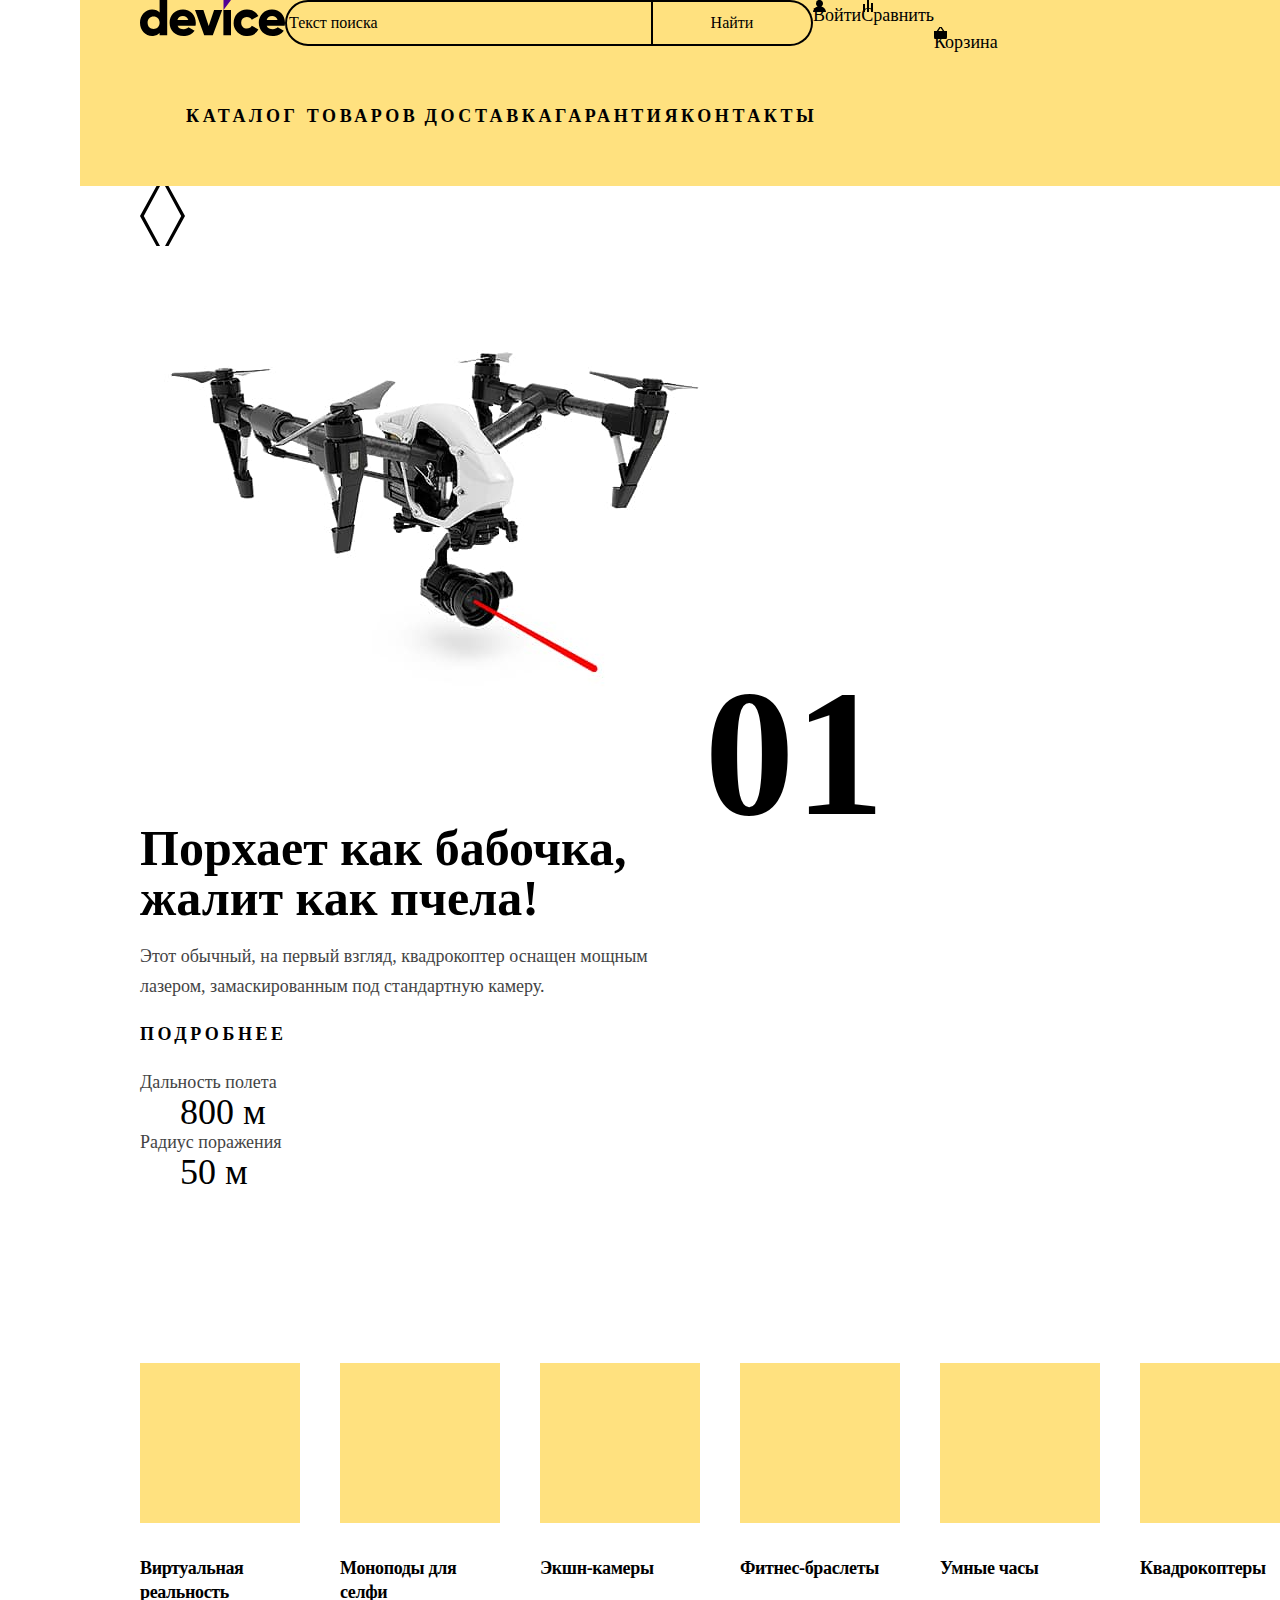
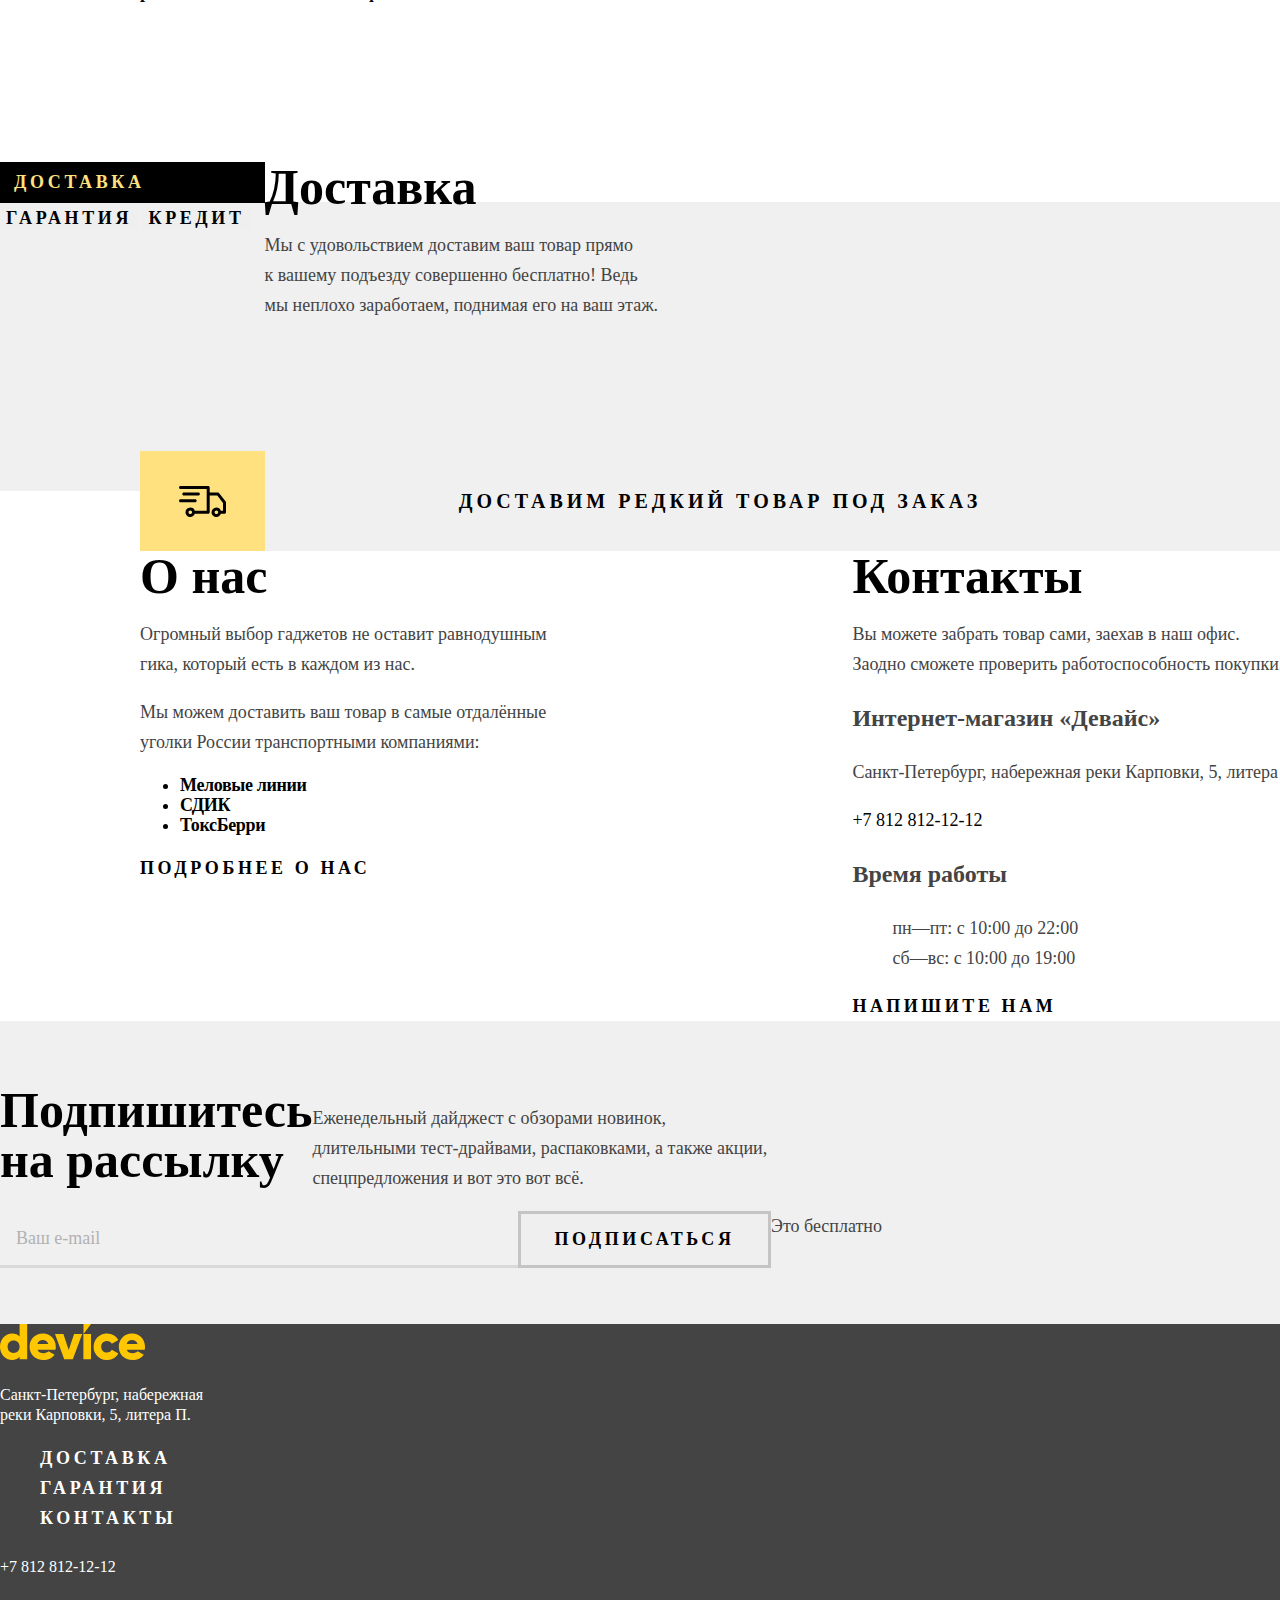
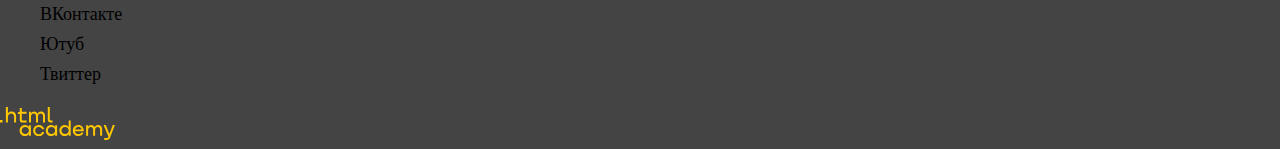
==== index.html @ fef805fd "добавляет стили" ====
<!DOCTYPE html>
<html lang="ru">

  <head>
    <meta charset="utf-8">
    <title>HTML Academy: Девайс</title>
    <link rel="stylesheet" href="styles/styles.css">
  </head>

  <body>
    <!-- Шапка -->
    <header class="page_header container">
      <a href="#">
        <img class="navigation_page_logo" alt="Логотип Девайс." src="image/logo_device.svg" width="145" height="36">
      </a>

      <form class="search_form" action="https://echo.htmlacademy.ru/" method="post">
        <label>
          <input class="text_search" type="text" name="text_search" placeholder="Текст поиска">
        </label>
        <button class="button_search" type="submit">
          Найти
        </button>
      </form>

      <a class="navigation_item_link icon_login" href="#">
        Войти
      </a>
      <a class="navigation_item_link icon_compare" href="#">
        Сравнить
      </a>
      <button class="navigation_item_link basket" type="button">
        Корзина
      </button>

      <!-- Навигация -->
      <nav class="navigation">
        <ul class="submenu_list">
          <li>
            <button class="catalog_button" type="button">
              Каталог товаров
            </button>
            <ul class="submenu_list_two">
              <li>
                <a href="#">
                  Виртуальная реальность
                </a>
              </li>
              <li>
                <a href="#">
                  Моноподы для cелфи
                </a>
              </li>
              <li>
                <a href="#">
                  Экшн-камеры
                </a>
              </li>
              <li>
                <a href="#">
                  Фитнес-браслеты
                </a>
              </li>
              <li>
                <a href="#">
                  Умные часы
                </a>
              </li>
              <li>
                <a href="#">
                  Квадрокоптеры
                </a>
              </li>
            </ul>
          </li>

          <li>
            <a class="submenu_item_link" href="#">
              Доставка
            </a>
          </li>

          <li>
            <a class="submenu_item_link" href="#">
              Гарантия
            </a>
          </li>

          <li>
            <a class="submenu_item_link" href="#">
              Контакты
            </a>
          </li>
        </ul>
      </nav>
    </header>

    <main class="main_container">
      <h1 class="visually_hidden">
        Девайс
      </h1>
      <section class="section_slider container">
        <h2 class="visually_hidden">Слайдер с товарами</h2>
        <div>
          <button class="slider_button_previous" type="button">
            <span class="visually_hidden">Предыдущее фото</span>
          </button>
          <button class="slider_button_next" type="button">
            <span class="visually_hidden">Следующее фото</span>
          </button>
        </div>

        <div class="pagination visually_hidden">
          <button type="button">
            <span class="visually_hidden">1</span>
          </button>
          <button type="button">
            <span class="visually_hidden">2</span>
          </button>
          <button type="button">
            <span class="visually_hidden">3</span>
          </button>
        </div>

        <div class="quadrocopter_slide slide">
          <img class="slider_image" src="image/slider_1.jpg" alt="Фото квадрокоптера.">
          <span class="number_slide">
            01
          </span>
          <h2 class="title_raleway title_slide">
            Порхает как бабочка, жалит как пчела!
          </h2>
          <p class="description">
            Этот обычный, на первый взгляд, квадрокоптер оснащен мощным лазером, замаскированным
            под стандартную
            камеру.
          </p>
          <a class="button button_slider" href="#">
            Подробнее
          </a>

          <dl class="advantages_list">
            <dt class="description">
              Дальность полета
            </dt>
            <dd class="indicators">
              800 м
            </dd>
            <dt class="description">
              Радиус поражения
            </dt>
            <dd class="indicators">
              50 м
            </dd>

          </dl>
        </div>
      </section>

      <div class="fitness_watch_slide slide">
        <img class="slider_image" src="image/slider_2.jpg" alt="Фото квадрокоптера.">
        <span class="number_slide">
          02
        </span>
        <h2 class="title_raleway title_slide">
          Худеем правильно!
        </h2>
        <p class="description">
          Мотивирующие фитнес-браслеты помогут найти в себе силы не пропускать занятия и соблюдать
          диету.
        </p>
        <a class="button" href="#">
          Подробнее
        </a>

        <dl class="advantages_list">
          <dt class="description">
            Без подзарядки
          </dt>
          <dd class="indicators">
            48 часов
          </dd>
        </dl>
      </div>

      <div class="monopods_slide slide">
        <img class="slider_image" src="image/slider_3.jpg" alt="Фото квадрокоптера.">
        <span class="number_slide">
          03
        </span>
        <h2 class="title_raleway title_slide">Делай селфи, как Бен Стиллер!
        </h2>
        <p class="description">Самая длинная палка для селфи доступна в нашем магазине. Восемь (Восемь, Карл!) метров
          длиной и весом всего 5 кг.
        </p>
        <a class="button" href="#">
          Подробнее
        </a>

        <dl class="advantages_list">
          <dt class="description">
            Длина палки
          </dt>
          <dd class="indicators">
            8,5 м
          </dd>
          <dt class="description">
            Вес палки
          </dt>
          <dd class="indicators">
            5 кг
          </dd>
          <dt class="description">
            Материал
          </dt>
          <dd class="indicators">
            Карбон
          </dd>
        </dl>
      </div>
      </section>

      <section class="section_submenu_products container">
        <h2 class="visually_hidden">
          Категории товаров
        </h2>
        <ul class="submenu_products">
          <li class="submenu_products_item">
            <a class="submenu_products_link virtual_reality" href="#">
              Виртуальная
              реальность
            </a>
          </li>

          <li class="submenu_products_item">
            <a class="submenu_products_link monopods" href="#">
              Моноподы
              для селфи
            </a>
          </li>

          <li class="submenu_products_item">
            <a class="submenu_products_link action_camera" href="#">
              Экшн-камеры
            </a>
          </li>

          <li class="submenu_products_item">
            <a class="submenu_products_link fitness_bracelet" href="#">
              Фитнес-браслеты
            </a>
          </li>

          <li class="submenu_products_item">
            <a class="submenu_products_link smart_watch" href="#">
              Умные часы
            </a>
          </li>

          <li class="submenu_products_item">
            <a class="submenu_products_link quadrocopters" href="#">
              Квадрокоптеры
            </a>
          </li>
        </ul>
      </section>


      <!-- Tab links -->
      <section class="tab_container">
        <h2 class="visually_hidden">
          Преимущества
        </h2>
        <div class="tab">
          <button class="tab_links_delivery button">
            Доставка
          </button>

          <button class="tab_links button">
            Гарантия
          </button>

          <button class="tab_links button">
            Кредит
          </button>
        </div>

        <!-- Tab content -->
        <div class="tab_content">
          <h2 class="title_raleway delivery_title">
            Доставка
          </h2>
          <p class="description">
            Мы с удовольствием доставим ваш товар прямо
            <br>
            к вашему подъезду совершенно бесплатно! Ведь
            <br>
            мы неплохо заработаем, поднимая его на ваш этаж.
          </p>
        </div>
      </section>

      <section class="container_delivery">
        <h2 class="visually_hidden">
          Доставка под заказ
        </h2>
        <button class="button_delivery" type="button">
          Доставим редкий товар под заказ
        </button>
      </section>


      <!-- о нас -->
      <div class="flex_info">
        <section class="section_about_us">
          <h2 class="title_raleway">
            О нас
          </h2>
          <p class="description">Огромный выбор гаджетов не оставит равнодушным
            <br> гика, который есть в каждом из нас.
          </p>
          <p class="description">Мы можем доставить ваш товар в самые отдалённые
            <br> уголки России транспортными компаниями:
          </p>
          <ul>
            <li class="transport_item">
              Меловые линии
            </li>
            <li class="transport_item">
              СДИК
            </li>
            <li class="transport_item">
              ТоксБерри
            </li>
          </ul>
          <a class="button" href="#">
            Подробнее о нас
          </a>
        </section>

        <section>
          <h2 class="title_raleway">
            Контакты
          </h2>
          <p class="description">Вы можете забрать товар сами, заехав в наш офис.
            <br>Заодно сможете проверить работоспособность покупки.
          </p>
          <h3 class="title_rubik">
            Интернет-магазин «Девайс»
          </h3>

          <p class="description">
            Санкт-Петербург, набережная реки Карповки, 5, литера П.
          </p>
          <a href="tel:+78128121212">
            +7 812 812-12-12
          </a>

          <h3 class="title_rubik">
            Время работы
          </h3>
          <ul class="time_list">
            <li class="description">пн—пт: с 10:00 до 22:00
            </li>
            <li class="description">сб—вс: с 10:00 до 19:00
            </li>
          </ul>
          <a class="button" href="#">
            Напишите нам
          </a>
        </section>
      </div>

      <section class="section_subscribe">
        <h2 class="title_raleway title_subscribe">
          Подпишитесь
          <br>на рассылку
        </h2>
        <p class="description">
          Еженедельный дайджест с обзорами новинок,
          <br>
          длительными тест-драйвами, распаковками, а также акции,
          <br> спецпредложения и вот это вот всё.
        </p>

        <form class="form_email" action="https://echo.htmlacademy.ru/" method="post">
            <input class="input_email" type="email" name="email" placeholder="Ваш e-mail">
          <button class="button_subscribe" type="submit">
            Подписаться
          </button>
        </form>
        <span class="description check_mark">
          Это бесплатно
        </span>
      </section>
    </main>

    <footer class="footer">
      <a href="#">
        <img class="navigation_page_logo" alt="Логотип Девайс." src="image/logo_device_footer.svg" width="145"
          height="36">
      </a>
      <section>
        <h2 class="visually_hidden">
          Местоположение
        </h2>

        <p class="contacts_address">
          Санкт-Петербург, набережная
          <br>
          реки Карповки, 5, литера П.
        </p>
      </section>

      <section>
        <h2 class="visually_hidden">
          Навигация
        </h2>
        <ul class="footer_list">
          <li>
            <a class="footer_navigation_link" href="#">
              Доставка
            </a>
          </li>
          <li>
            <a class="footer_navigation_link" href="#">
              Гарантия
            </a>
          </li>
          <li>
            <a class="footer_navigation_link" href="#">
              Контакты
            </a>
          </li>
        </ul>
      </section>

      <section>
        <h2 class="visually_hidden">
          Телефон
        </h2>
        <address>
          <a class="contacts_address" href="tel:+78128121212">
            +7 812 812-12-12
          </a>
        </address>
      </section>

      <section class="footer_social">
        <h2 class="visually_hidden">
          Социальные сети
        </h2>
        <ul class="social_list">
          <li>
            <a href="#">
              <span>
                ВКонтакте
              </span>
            </a>
          </li>

          <li>
            <a href="#">
              <span>
                Ютуб
              </span>
            </a>
          </li>

          <li>
            <a href="#">
              <span>
                Твиттер
              </span>
            </a>
          </li>
        </ul>
      </section>

      <section class="footer_logo">
        <h2 class="visually_hidden">
          Логотип html академии
        </h2>
        <a class="footer_logo_link" href="https://htmlacademy.ru/">
          <svg width="115" height="33" viewBox="0 0 115 33" fill="none" xmlns="http://www.w3.org/2000/svg">
            <path
              d="M0 12.9v2.6h2.5v-2.6H0ZM11.6 4.5c-1.6 0-2.8.7-3.6 1.7h-.1V0h-2v15.5h2v-5.3c0-2.1 1.3-3.6 3.3-3.6 1.8 0 2.9 1.4 2.9 3.2v5.7h2V9.4c.1-3-1.8-4.9-4.5-4.9ZM26.6 4.8h-4.8V1.1h-2v3.8h-1.9v2h1.9v6c0 1.7 1 2.7 2.7 2.7h4.1v-2h-3.7c-.7 0-1.1-.4-1.1-1.1V6.8h4.8v-2ZM41.1 4.6c-1.6 0-2.9.8-3.5 2.1h-.1a3.7 3.7 0 0 0-3.4-2.1c-1.4 0-2.5.8-3.1 1.8h-.1V4.8H29v10.6h2V10c0-2 1-3.5 2.6-3.5 1.5 0 2.4 1 2.4 2.6v6.3h2V9.8c0-2.4 1.4-3.3 2.6-3.3 1.5 0 2.4 1 2.4 2.6v6.3h2V8.9c.1-2.5-1.4-4.3-3.9-4.3ZM47.8 12.7c0 1.7 1 2.7 2.8 2.7h2v-2h-1.7c-.7 0-1.1-.4-1.1-1.1V0h-2v12.7ZM28.9 19.7a4.9 4.9 0 0 0-3.9-1.8c-3.1 0-5.4 2.3-5.4 5.6s2.3 5.6 5.4 5.6c1.8 0 3-.8 3.8-1.9h.1v1.6h2V18.2h-2v1.5Zm-3.6 7.4a3.5 3.5 0 0 1-3.6-3.6c0-2 1.4-3.6 3.6-3.6s3.6 1.6 3.6 3.6c0 1.9-1.4 3.6-3.6 3.6ZM44.2 22c-.5-2.4-2.6-4.1-5.4-4.1a5.4 5.4 0 0 0-5.6 5.6c0 3.1 2.2 5.6 5.6 5.6 2.8 0 4.9-1.8 5.4-4.2h-2.1a3.4 3.4 0 0 1-3.3 2.3 3.5 3.5 0 0 1-3.6-3.6c0-2 1.4-3.6 3.6-3.6 1.6 0 2.8 1 3.3 2.2h2.1V22ZM55.1 19.7a4.9 4.9 0 0 0-3.9-1.8c-3.1 0-5.4 2.3-5.4 5.6s2.3 5.6 5.4 5.6c1.8 0 3-.8 3.8-1.9h.1v1.6h2V18.2h-2v1.5Zm-3.6 7.4a3.5 3.5 0 0 1-3.6-3.6c0-2 1.4-3.6 3.6-3.6s3.6 1.6 3.6 3.6c0 1.9-1.5 3.6-3.6 3.6ZM68.7 19.8a5 5 0 0 0-3.9-1.9c-3.1 0-5.4 2.3-5.4 5.6s2.2 5.6 5.4 5.6c1.7 0 3-.8 3.8-1.8h.1v1.5h2V13.4h-2v6.4Zm-3.6 7.3a3.5 3.5 0 0 1-3.6-3.6c0-2 1.4-3.6 3.6-3.6s3.6 1.6 3.6 3.6c-.1 2-1.5 3.6-3.6 3.6ZM78.3 17.9a5.4 5.4 0 0 0-5.5 5.6c0 3 2.1 5.6 5.5 5.6 2.5 0 4.5-1.3 5.2-3.6h-2.1c-.5 1-1.6 1.6-3 1.6-1.9 0-3.3-1.3-3.4-2.9h8.8c.2-3.6-2-6.3-5.5-6.3Zm0 1.9c1.7 0 3 1 3.3 2.6h-6.5a3.2 3.2 0 0 1 3.2-2.6ZM98.2 17.9a4 4 0 0 0-3.6 2h-.1c-.6-1.2-1.8-2-3.4-2-1.4 0-2.5.7-3.1 1.8v-1.5h-1.9v10.6h2v-5.4c0-2 1-3.4 2.6-3.5 1.5 0 2.4 1 2.4 2.6v6.3h2v-5.6c0-2.4 1.4-3.3 2.6-3.3 1.5 0 2.4 1 2.4 2.6v6.3h2v-6.5c.1-2.6-1.4-4.4-3.9-4.4ZM109.4 27l-3.6-8.9h-2.2l4.8 11.6c-.3.9-.7 1.2-1.7 1.2h-2.5v2h2.5c1.8 0 2.8-.8 3.5-2.6l4.7-12.2h-2.1l-3.4 8.9Z"
              fill="#FFC700" />
          </svg>
        </a>
      </section>
    </footer>
  </body>

</html>
---- styles/styles.css ----
@font-face {
  font-family: "Rubik";
  font-style: normal;
  font-weight: 400;
  src: url("../fonts/rubik-400.woff2") format("woff2");
  font-display: swap;
}

@font-face {
  font-family: "Rubik";
  font-style: normal;
  font-weight: 700;
  src: url("../fonts/rubik-700.woff2") format("woff2");
  font-display: swap;
}

@font-face {
  font-family: "Raleway";
  font-style: normal;
  font-weight: 800;
  src: url("../fonts/raleway-800.woff2") format("woff2");
  font-display: swap;
}

.visually_hidden {
  position: absolute;
  width: 1px;
  height: 1px;
  margin: -1px;
  padding: 0;
  border: 0;
  clip: rect(0 0 0 0);
  overflow: hidden;
}

html {
  height: 100%;
}

body {
  margin: 0;
  display: flex;
  flex-direction: column;
  min-height: 100%;
  min-width: 1440px;
  font-family: "Rubik";
  font-style: normal;
  font-size: 18px;
  line-height: 30px;
  color: #000000;
  background-color: #FFFFFF;
}

.main_container{
  flex-grow: 1;
}

a {
  text-decoration: none;
  color: #000000;
}

.title_raleway {
  font-family: 'Raleway';
  font-style: normal;
  font-weight: 800;
  font-size: 50px;
  line-height: 50px;
  margin: 0;
}

.title_rubik {
  font-family: 'Rubik';
  font-style: normal;
  font-weight: 700;
  font-size: 24px;
  line-height: 30px;
  color: #444444;
}

.container {
  max-width: 1160px;
  margin: 0 auto;
  width: 100%;
}

.main_container_catalog {
  width: 1440px;
  margin: 0 auto;
}

.breadcrumbs_catalog {
  width: 1079px;
  margin: 0 auto;
}

/*Шапка */
.page_header {
  display: flex;
  flex-wrap: wrap;
  background-color: #FFE17F;
  min-height: 186px;
  padding-left: 60px;
  padding-right: 60px;
}

.text_search {
  font-family: 'Rubik';
  font-style: normal;
  font-weight: 400;
  font-size: 16px;
  line-height: 20px;
}

.button_search {
  font-family: 'Rubik';
  font-style: normal;
  font-weight: 400;
  font-size: 16px;
  line-height: 20px;
  width: 160px;
  height: 46px;
  background-color: #FFE17F;
  border: 2px solid #000000;
  border-radius: 0 50px 50px 0;
  border-left: none;

}

.navigation_list {
  display: flex;
  list-style-type: none;
}

.navigation_item_link {
  font-family: 'Rubik';
  font-style: normal;
  font-weight: 400;
  font-size: 18px;
  line-height: 30px;
  padding: 0;
  border: none;
  background-color: #FFE17F;
  margin: 0;
  position: relative;
}

.icon_login::before {
  position: absolute;
  width: 13px;
  height: 12px;
  content: "";
  background-image: url("../image/login.svg");
  background-repeat: no-repeat;
  background-position: center;
}

.icon_compare::before {
  position: absolute;
  width: 13px;
  height: 12px;
  content: "";
  background-image: url("../image/compare.svg");
  background-repeat: no-repeat;
  background-position: center;
}

.basket::before {
  position: absolute;
  width: 13px;
  height: 12px;
  content: "";
  background-image: url("../image/basket.svg");
  background-repeat: no-repeat;
  background-position: center;
}

.search_form {
  display: flex;
}

.text_search {
  width: 360px;
  height: 40px;
  border: 2px solid #000000;
  border-radius: 50px 0 0 50px;
  background-color: #FFE17F;
}

.text_search::placeholder {
  color: #000000;
}

/* Подменю шапки */
.submenu_list {
  list-style-type: none;
  display: flex;
}

.submenu_item_link {
  font-family: 'Raleway';
  font-style: normal;
  font-weight: 800;
  font-size: 18px;
  line-height: 21px;
  letter-spacing: 0.2em;
  text-transform: uppercase;
}

.catalog_button {
  font-family: 'Raleway';
  font-style: normal;
  font-weight: 800;
  font-size: 18px;
  line-height: 21px;
  letter-spacing: 0.2em;
  text-transform: uppercase;
  border: none;
  background-color: #FFE17F;
}

.submenu_list_two {
  display: none;
  font-family: 'Rubik';
  font-style: normal;
  font-weight: 400;
  font-size: 16px;
  line-height: 18px;
}

/* Кнопки */
.button {
  font-family: 'Raleway';
  font-style: normal;
  font-weight: 800;
  font-size: 18px;
  line-height: 21px;
  text-align: center;
  letter-spacing: 0.2em;
  text-transform: uppercase;
}

/* Слайдер */

.title_slide {
  max-width: 545px;
}

.slider_button_previous {
  width: 20px;
  height: 60px;
  background-image: url("../image/arrow.svg");
  background-repeat: no-repeat;
  background-position: center;
  border: none;
  background-color: #FFFFFF;
}

.slider_button_next {
  width: 20px;
  height: 60px;
  background-image: url("../image/arrow.svg");
  background-repeat: no-repeat;
  background-position: center;
  border: none;
  background-color: #FFFFFF;
  transform: rotate(180deg);
}

.fitness_watch_slide,
.monopods_slide {
  display: none;
}

.number_slide {
  font-family: 'Rubik';
  font-style: normal;
  font-weight: 700;
  font-size: 180px;
  line-height: 30px;
}


.indicators {
  font-family: 'Rubik';
  font-style: normal;
  font-weight: 400;
  font-size: 36px;
  line-height: 30px;
}

.submenu_products {
  list-style-type: none;
  display: grid;
  grid-template-columns: repeat(6, 1fr);
  gap: 40px;
  padding: 0;
}

.submenu_products_link::before {
  content: "";
  position: absolute;
  left: 0;
  top: 0;
  width: 160px;
  height: 160px;
  background-color: #FFE17F;
}

/* Картинки ссылок подменю */
.virtual_reality::before {
  background-image: url("../image/virtual_reality.svg");
  background-repeat: no-repeat;
  background-position: center;
}

.monopods::before {
  background-image: url("../image/monopods.svg");
  background-repeat: no-repeat;
  background-position: bottom;
}

.action_camera::before {
  background-image: url("../image/action_camera.svg");
  background-repeat: no-repeat;
  background-position: center;
}

.fitness_bracelet::before {
  background-image: url("../image/fitness_bracelet.svg");
  background-repeat: no-repeat;
  background-position: center;
}

.smart_watch::before {
  background-image: url("../image/smart_watches.svg");
  background-repeat: no-repeat;
  background-position: center;
}

.quadrocopters::before {
  background-image: url("../image/quadrocopters.svg");
  background-repeat: no-repeat;
  background-position: center;
}

.section_submenu_products {
  padding: 140px 70px;
}

.submenu_products_link {
  font-family: 'Raleway';
  font-style: normal;
  font-weight: 800;
  font-size: 18px;
  line-height: 24px;
  letter-spacing: -0.02em;
  margin: 0;
  padding: 0;
  width: 160px;
  display: block;
  position: relative;
  padding-top: 193px;
}

.time_list {
  list-style-type: none;
}

/* Описание */
.description {
  max-width: 560px;
  color: #444444;
}

.container_delivery {
  margin: 0 auto;
  width: 1160px;
  position: relative;
}

.button_delivery {
  font-family: 'Raleway';
  font-style: normal;
  font-weight: 800;
  font-size: 20px;
  line-height: 23px;
  text-align: center;
  letter-spacing: 0.2em;
  text-transform: uppercase;
  display: flex;
  justify-content: center;
  align-items: center;
  width: 1160px;
  height: 100px;
  background-color: #F0F0F0;
  border: none;
}

.transport_item {
  font-family: 'Rubik';
  font-style: normal;
  font-weight: 700;
  font-size: 18px;
  line-height: 20px;
  letter-spacing: -0.02em;
}

.tab_container {
  display: flex;
  width: 1440px;
  min-height: 289px;
  margin: 0 auto;
  position: relative;
}

.tab_container::before {
  content: "";
  width: 1440px;
  height: 289px;
  background-color: #F0F0F0;
  position: absolute;
  z-index: -1;
  top: 40px
}

.tab_links_delivery {
  display: block;
  padding-right: 120px;
  padding-left: 14px;
  padding-top: 10px;
  padding-bottom: 10px;
  background-color: #000000;
  color: #FFE17F;
  border: none;
}

.tab_links {
  border: none;
}

.button_delivery::after {
  content: "";
  width: 125px;
  height: 100px;
  z-index: 1;
  background: #FFE17F;
  position: absolute;
  left: 0;
  background-image: url("../image/car.svg");
  background-repeat: no-repeat;
  background-position: center;
}

/* О нас */
.flex_info {
  display: flex;
  justify-content: space-between;
  width: 1160px;
  margin: 0 auto;
}

/* Подписаться на рассылку */
.section_subscribe {
  display: flex;
  flex-wrap: wrap;
  background-color: #F0F0F0;
  padding-top: 64px;
  padding-bottom: 56px;
  width: 1440px;
  margin: 0 auto;
  position: relative;
}

/* Форма */
.form_email {
  display: flex;
}

.input_email {
  font-family: 'Rubik';
  font-style: normal;
  font-weight: 400;
  font-size: 18px;
  line-height: 30px;
  color: #444444;
  opacity: 0.5;
  width: 500px;
  height: 52px;
  border: none;
  border-bottom: 3px solid #C4C4C4;
  background-color: #F0F0F0;
  padding-left: 16px;
}

.button_subscribe {
  font-family: 'Raleway';
  font-style: normal;
  font-weight: 800;
  font-size: 18px;
  line-height: 21px;
  letter-spacing: 0.2em;
  text-transform: uppercase;
  width: 253px;
  height: 57px;
  border: 3px solid #C4C4C4;
}

/* Подвал */
.footer_list {
  list-style-type: none;
}

.social_list {
  list-style-type: none;
}

.footer {
  width: 1440px;
  margin: 0 auto;
  background-color: #444444;
}

.contacts_address {
  font-family: 'Rubik';
  font-style: normal;
  font-weight: 400;
  font-size: 16px;
  line-height: 20px;
  color: #FFFFFF;
}

.footer_navigation_link {
  font-family: 'Raleway';
  font-style: normal;
  font-weight: 800;
  font-size: 18px;
  line-height: 21px;
  letter-spacing: 0.2em;
  text-transform: uppercase;
  color: #FFFFFF;
}

/* Хлебные крошки */
.breadcrumbs {
  list-style-type: none;
  display: flex;
}

.breadcrumbs_item_link {
  font-family: 'Rubik';
  font-style: normal;
  font-weight: 400;
  font-size: 16px;
  line-height: 19px;
}

.flex_container {
  display: flex;
  background-color: #F0F0F0;
}

.background_container {
  padding-bottom: 78px;
  background-color: #FFFFFF;
}

.product_list {
  list-style-type: none;
  display: grid;
  grid-template-columns: repeat(2, 1fr);
  grid-template-rows: repeat(2, 1fr);
  grid-column-gap: 40px;
  grid-row-gap: 44px;
  padding-top: 70px;
  padding-right: 40px;
  margin: 0;
}

.container_text_product {
  display: flex;
  justify-content: space-between;
}

/* Заголовки секций */
.select_sorting_title {
  font-family: 'Raleway';
  font-style: normal;
  font-weight: 800;
  font-size: 16px;
  line-height: 19px;
  letter-spacing: 0.2em;
  text-transform: uppercase;
}

/* Заголовки чекбоксов */
.catalog_filter_title {
  font-family: 'Rubik';
  font-style: normal;
  font-weight: 700;
  font-size: 18px;
  line-height: 20px;
  letter-spacing: -0.02em;
}

.catalog_filter_list {
  list-style-type: none;
}

/* Чекбоксы */
.control {
  font-family: 'Rubik';
  font-style: normal;
  font-weight: 400;
  font-size: 16px;
  line-height: 19px;
}

.product_card_link {
  font-family: 'Rubik';
  font-style: normal;
  font-weight: 700;
  font-size: 18px;
  line-height: 20px;
  letter-spacing: -0.02em;
}

.description_price {
  font-family: 'Rubik';
  font-style: normal;
  font-weight: 400;
  font-size: 18px;
  line-height: 21px;
  color: #444444;
  margin-top: 0;
}

.button_catalog {
  font-family: 'Raleway';
  font-style: normal;
  font-weight: 800;
  font-size: 16px;
  line-height: 19px;
  letter-spacing: 0.2em;
  text-transform: uppercase;
  width: 760px;
  min-height: 55px;
  border: 3px solid #E5E5E5;
  background-color: #FFFFFF;
}

.pagination_button {
  font-family: 'Raleway';
  font-style: normal;
  font-weight: 800;
  font-size: 18px;
  line-height: 21px;
  display: flex;
  align-items: center;
  letter-spacing: 0.2em;
  text-transform: uppercase;
}

.pagination_link {
  font-family: 'Rubik';
  font-style: normal;
  font-weight: 400;
  font-size: 16px;
  line-height: 20px;
  text-align: center;
  color: #444444;
  opacity: 0.3;
}

.pagination {
  list-style-type: none;
  display: flex;
  flex-wrap: wrap;
  width: 760px;
  min-height: 71px;
  background: #EBEBEB;
}

.pagination_item_number {
  display: flex;
  justify-content: center;
  width: 40px;
  height: 40px;
  padding-top: 25px;
}
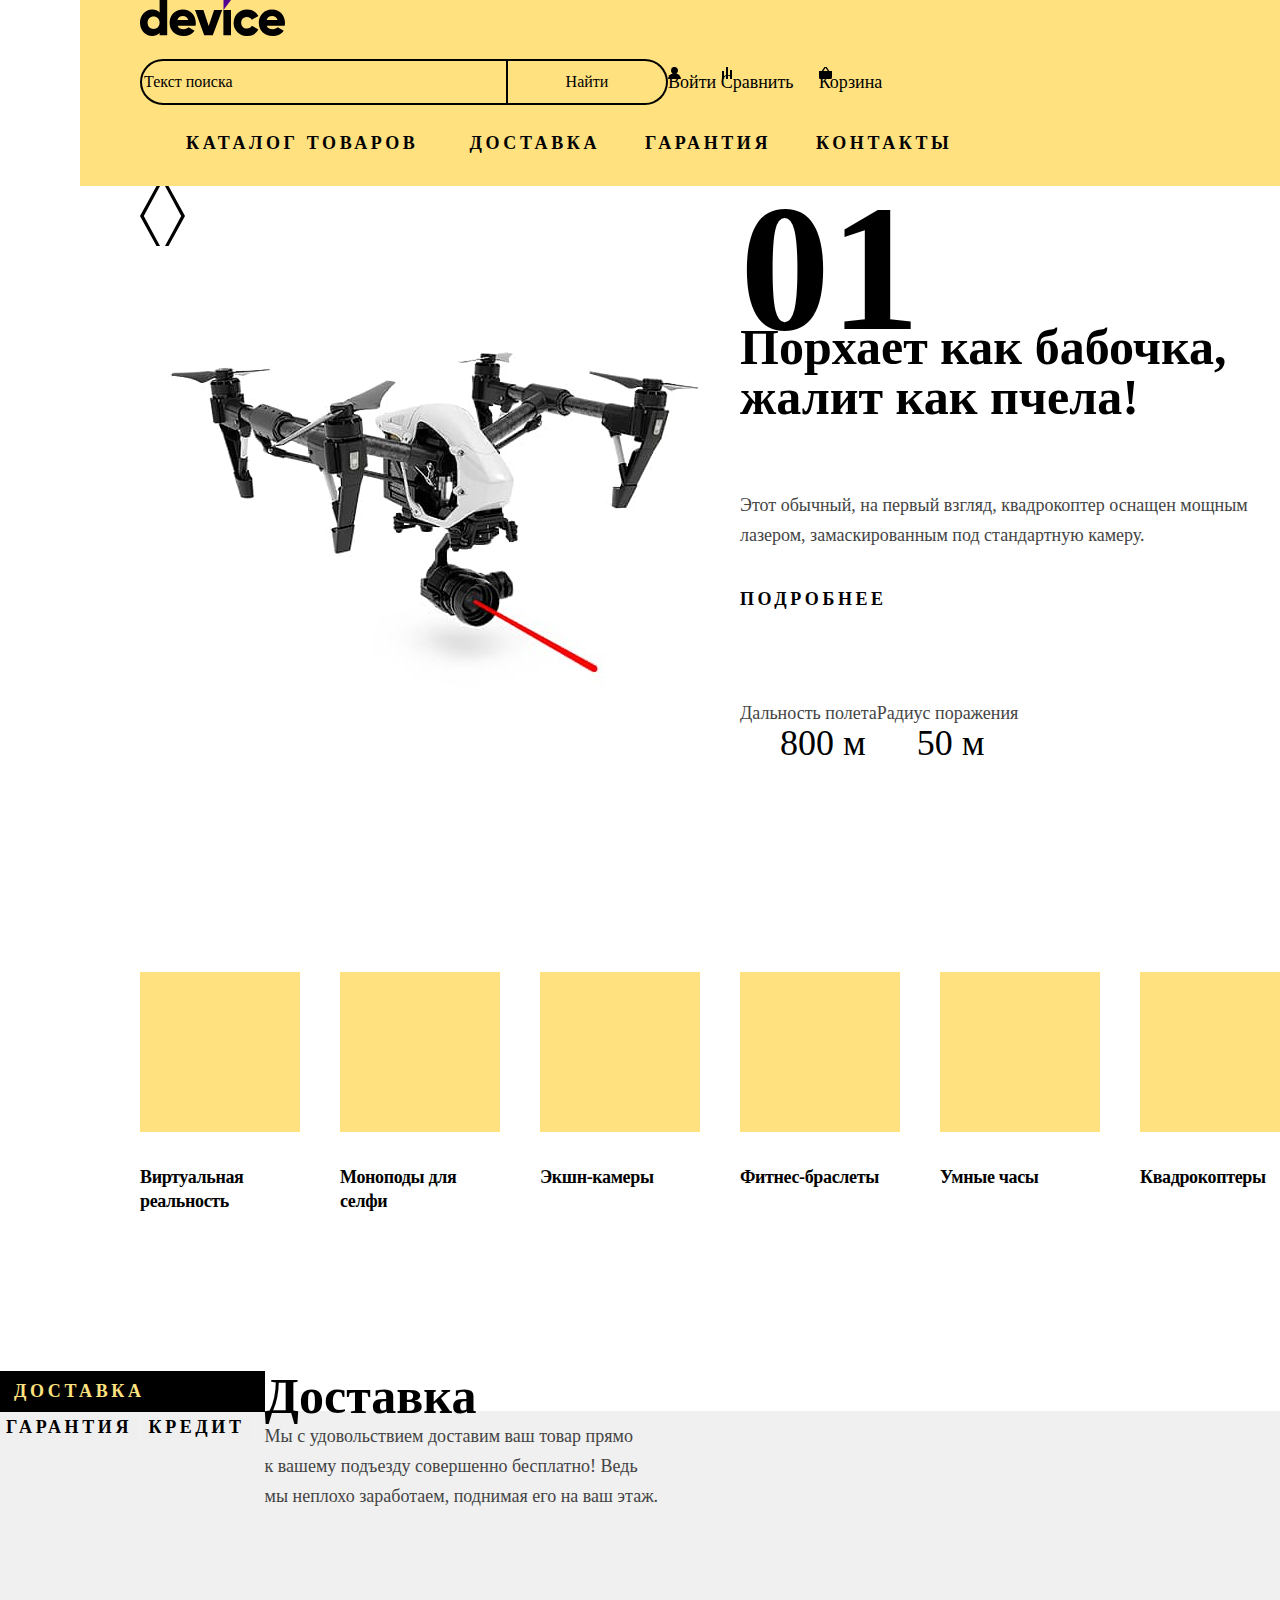
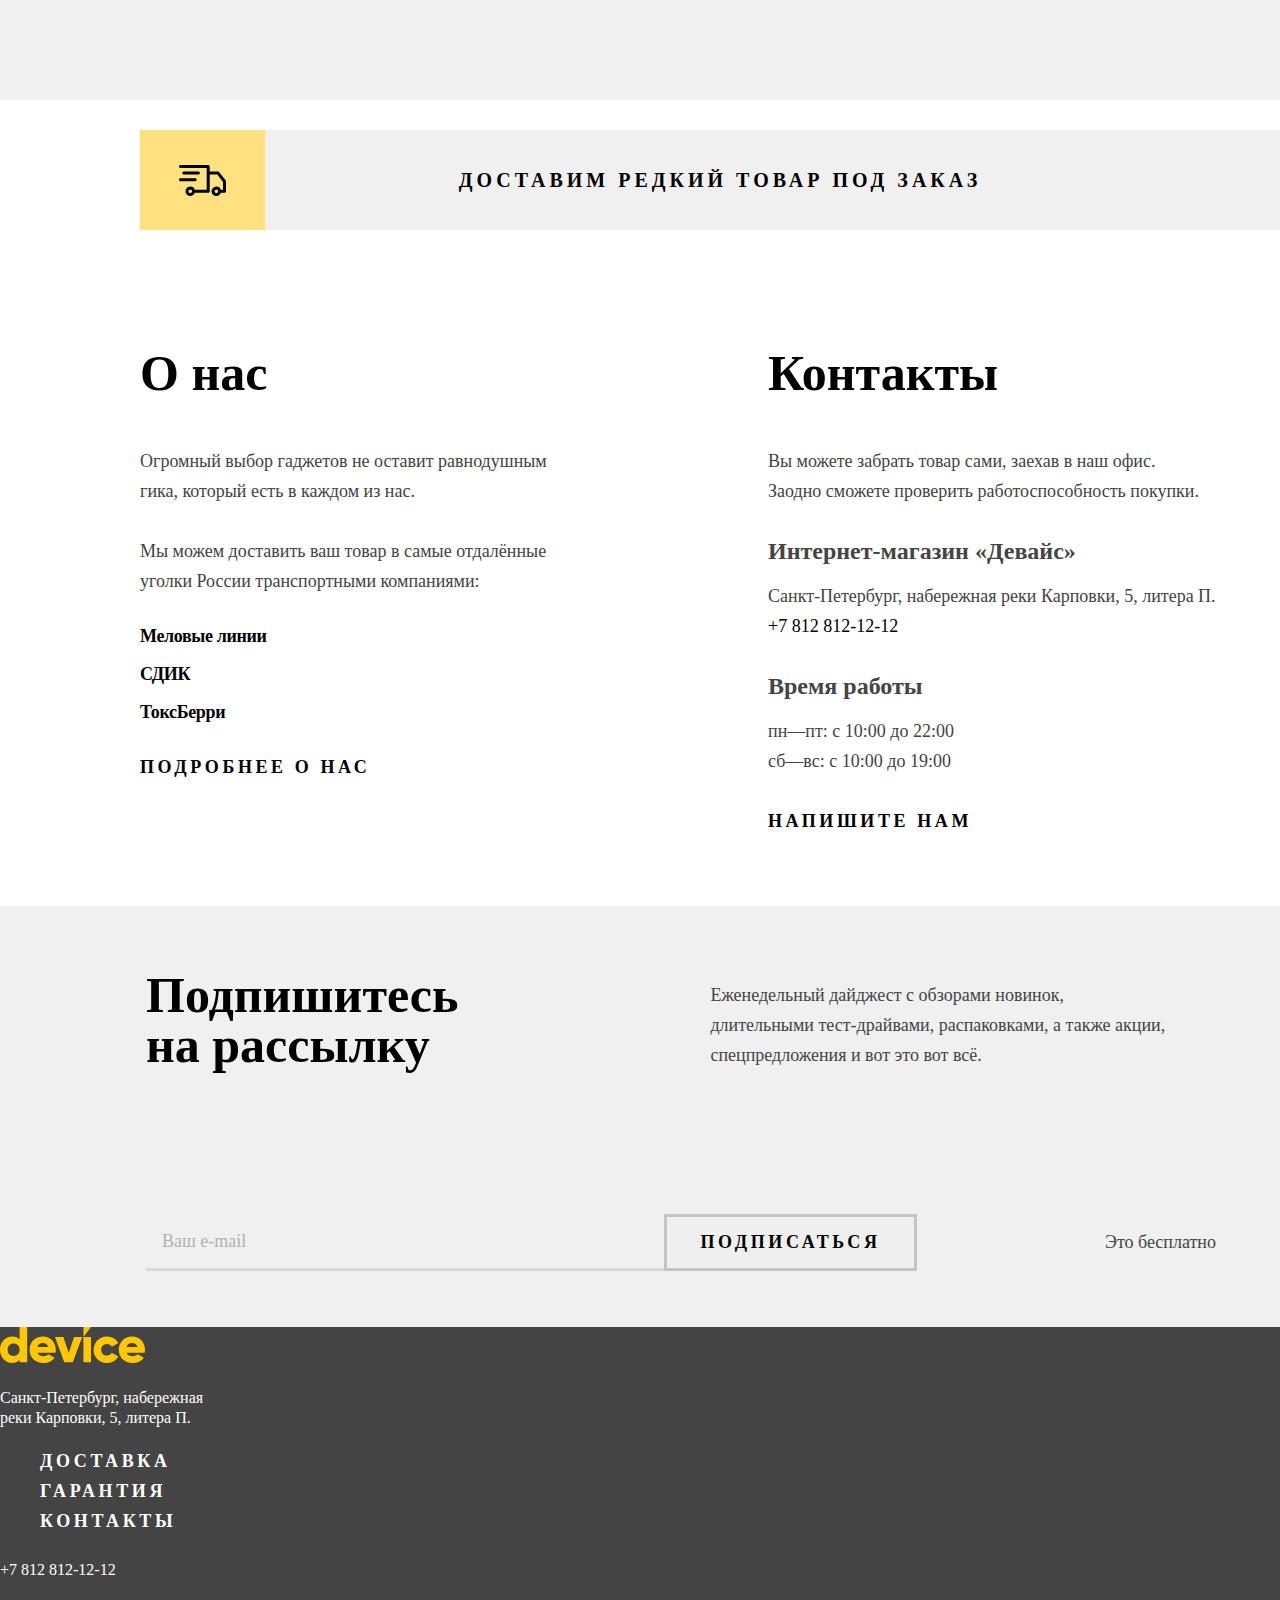
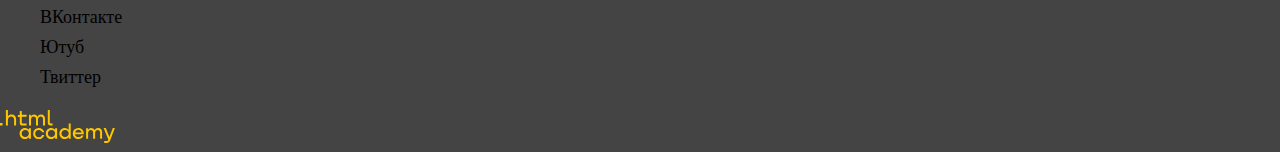
==== commit c11ad99a: "добавляет стили" ====
--- a/index.html
+++ b/index.html
@@ -14,8 +14,11 @@
         <img class="navigation_page_logo" alt="Логотип Девайс." src="image/logo_device.svg" width="145" height="36">
       </a>
 
+      <div class="header_user_bar">
       <form class="search_form" action="https://echo.htmlacademy.ru/" method="post">
-        <label>
+        <label class="visually_hidden" for="text_search">
+          Поиск по сайту.
+        </label>
           <input class="text_search" type="text" name="text_search" placeholder="Текст поиска">
         </label>
         <button class="button_search" type="submit">
@@ -23,6 +26,7 @@
         </button>
       </form>
 
+      <div class="user_bar_container">
       <a class="navigation_item_link icon_login" href="#">
         Войти
       </a>
@@ -32,6 +36,8 @@
       <button class="navigation_item_link basket" type="button">
         Корзина
       </button>
+    </div>
+  </div>
 
       <!-- Навигация -->
       <nav class="navigation">
@@ -74,19 +80,19 @@
             </ul>
           </li>
 
-          <li>
+          <li class="submenu_item">
             <a class="submenu_item_link" href="#">
               Доставка
             </a>
           </li>
 
-          <li>
+          <li class="submenu_item">
             <a class="submenu_item_link" href="#">
               Гарантия
             </a>
           </li>
 
-          <li>
+          <li class="submenu_item">
             <a class="submenu_item_link" href="#">
               Контакты
             </a>
@@ -122,15 +128,16 @@
           </button>
         </div>
 
-        <div class="quadrocopter_slide slide">
+        <div class="drone_slide slide">
           <img class="slider_image" src="image/slider_1.jpg" alt="Фото квадрокоптера.">
+          <div class="flex_slide_container">
           <span class="number_slide">
             01
           </span>
           <h2 class="title_raleway title_slide">
             Порхает как бабочка, жалит как пчела!
           </h2>
-          <p class="description">
+          <p class="description description_slide">
             Этот обычный, на первый взгляд, квадрокоптер оснащен мощным лазером, замаскированным
             под стандартную
             камеру.
@@ -140,32 +147,37 @@
           </a>
 
           <dl class="advantages_list">
+            <div class="slider_features_item">
             <dt class="description">
               Дальность полета
             </dt>
             <dd class="indicators">
               800 м
             </dd>
+          </div>
+          <div class="slider_features_item">
             <dt class="description">
               Радиус поражения
             </dt>
             <dd class="indicators">
               50 м
             </dd>
-
+          </div>
           </dl>
+        </div>
         </div>
       </section>
 
       <div class="fitness_watch_slide slide">
         <img class="slider_image" src="image/slider_2.jpg" alt="Фото квадрокоптера.">
+        <div class="grid_container">
         <span class="number_slide">
           02
         </span>
         <h2 class="title_raleway title_slide">
           Худеем правильно!
         </h2>
-        <p class="description">
+        <p class="description description_slide">
           Мотивирующие фитнес-браслеты помогут найти в себе силы не пропускать занятия и соблюдать
           диету.
         </p>
@@ -174,23 +186,27 @@
         </a>
 
         <dl class="advantages_list">
+          <div class="slider_features_item">
           <dt class="description">
             Без подзарядки
           </dt>
           <dd class="indicators">
             48 часов
           </dd>
+          </div>
         </dl>
       </div>
+      </div>
 
       <div class="monopods_slide slide">
         <img class="slider_image" src="image/slider_3.jpg" alt="Фото квадрокоптера.">
+        <div class="grid_container">
         <span class="number_slide">
           03
         </span>
         <h2 class="title_raleway title_slide">Делай селфи, как Бен Стиллер!
         </h2>
-        <p class="description">Самая длинная палка для селфи доступна в нашем магазине. Восемь (Восемь, Карл!) метров
+        <p class="description description_slide">Самая длинная палка для селфи доступна в нашем магазине. Восемь (Восемь, Карл!) метров
           длиной и весом всего 5 кг.
         </p>
         <a class="button" href="#">
@@ -198,25 +214,32 @@
         </a>
 
         <dl class="advantages_list">
+          <div class="slider_features_item">
           <dt class="description">
             Длина палки
           </dt>
           <dd class="indicators">
             8,5 м
           </dd>
+          </div>
+          <div class="slider_features_item">
           <dt class="description">
             Вес палки
           </dt>
           <dd class="indicators">
             5 кг
           </dd>
+          </div>
+          <div class="slider_features_item">
           <dt class="description">
             Материал
           </dt>
           <dd class="indicators">
             Карбон
           </dd>
+          </div>
         </dl>
+        </div>
       </div>
       </section>
 
@@ -258,7 +281,7 @@
           </li>
 
           <li class="submenu_products_item">
-            <a class="submenu_products_link quadrocopters" href="#">
+            <a class="submenu_products_link drones" href="#">
               Квадрокоптеры
             </a>
           </li>
@@ -313,16 +336,16 @@
       <!-- о нас -->
       <div class="flex_info">
         <section class="section_about_us">
-          <h2 class="title_raleway">
+          <h2 class="title_raleway title_about_us">
             О нас
           </h2>
-          <p class="description">Огромный выбор гаджетов не оставит равнодушным
+          <p class="description description_about_us">Огромный выбор гаджетов не оставит равнодушным
             <br> гика, который есть в каждом из нас.
           </p>
-          <p class="description">Мы можем доставить ваш товар в самые отдалённые
+          <p class="description description_about_us">Мы можем доставить ваш товар в самые отдалённые
             <br> уголки России транспортными компаниями:
           </p>
-          <ul>
+          <ul class="about_us_list">
             <li class="transport_item">
               Меловые линии
             </li>
@@ -339,13 +362,13 @@
         </section>
 
         <section>
-          <h2 class="title_raleway">
+          <h2 class="title_raleway title_about_us">
             Контакты
           </h2>
-          <p class="description">Вы можете забрать товар сами, заехав в наш офис.
+          <p class="description description_about_us">Вы можете забрать товар сами, заехав в наш офис.
             <br>Заодно сможете проверить работоспособность покупки.
           </p>
-          <h3 class="title_rubik">
+          <h3 class="title_rubik title_contacts">
             Интернет-магазин «Девайс»
           </h3>
 
@@ -356,10 +379,10 @@
             +7 812 812-12-12
           </a>
 
-          <h3 class="title_rubik">
+          <h3 class="title_rubik title_contacts">
             Время работы
           </h3>
-          <ul class="time_list">
+          <ul class="about_us_list">
             <li class="description">пн—пт: с 10:00 до 22:00
             </li>
             <li class="description">сб—вс: с 10:00 до 19:00
@@ -376,7 +399,7 @@
           Подпишитесь
           <br>на рассылку
         </h2>
-        <p class="description">
+        <p class="description description_subscribe">
           Еженедельный дайджест с обзорами новинок,
           <br>
           длительными тест-драйвами, распаковками, а также акции,
--- a/styles/styles.css
+++ b/styles/styles.css
@@ -127,6 +127,29 @@
 
 }
 
+.header_user_bar{
+  display: flex;
+  width: 1040px;
+  align-items: center;
+}
+
+.navigation{
+  display: flex;
+  width: 1040px;
+}
+
+.navigation_item_link{
+  min-width: 105px;
+  padding-left: 26px;
+  padding-top: 5px;
+  padding-bottom: 5px;
+  padding-right: 0;
+}
+
+.icon_login{
+  padding-right: 150px;
+}
+
 .navigation_list {
   display: flex;
   list-style-type: none;
@@ -198,6 +221,7 @@
 }
 
 .submenu_item_link {
+  min-width: 130px;
   font-family: 'Raleway';
   font-style: normal;
   font-weight: 800;
@@ -205,6 +229,10 @@
   line-height: 21px;
   letter-spacing: 0.2em;
   text-transform: uppercase;
+}
+
+.submenu_item:not(:first-child){
+  margin-left: 45px;
 }
 
 .catalog_button {
@@ -241,10 +269,39 @@
 }
 
 /* Слайдер */
+.slide {
+  display: grid;
+  grid-template-columns: repeat(2, 1fr);
+gap: 40px;
+  }
+
 
 .title_slide {
   max-width: 545px;
-}
+  margin: 0;
+  margin-bottom: 30px;
+}
+
+.description_slide{
+  max-width: 560px;
+  margin-bottom: 50px;
+
+}
+
+.flex_slide_container{
+  display: flex;
+  flex-wrap: wrap;
+}
+
+.button_slider{
+  margin-right: 264px;
+}
+
+.advantages_list{
+  margin-top: 50px;
+  display: flex;
+}
+
 
 .slider_button_previous {
   width: 20px;
@@ -338,7 +395,7 @@
   background-position: center;
 }
 
-.quadrocopters::before {
+.drones::before {
   background-image: url("../image/quadrocopters.svg");
   background-repeat: no-repeat;
   background-position: center;
@@ -363,19 +420,17 @@
   padding-top: 193px;
 }
 
-.time_list {
-  list-style-type: none;
-}
-
 /* Описание */
 .description {
   max-width: 560px;
   color: #444444;
+margin: 0;
 }
 
 .container_delivery {
+  width: 1160px;
   margin: 0 auto;
-  width: 1160px;
+  padding: 70px 0 70px 0 ;
   position: relative;
 }
 
@@ -404,6 +459,10 @@
   font-size: 18px;
   line-height: 20px;
   letter-spacing: -0.02em;
+}
+
+.transport_item:not(:last-child){
+  margin-bottom: 18px;
 }
 
 .tab_container {
@@ -454,10 +513,34 @@
 
 /* О нас */
 .flex_info {
-  display: flex;
-  justify-content: space-between;
-  width: 1160px;
-  margin: 0 auto;
+    display: grid;
+    grid-template-columns: 520px 532px;
+    grid-template-rows: 1fr;
+    gap: 108px;
+    width: 1160px;
+margin: 0 auto;
+padding: 0 0 70px 0;
+}
+
+.title_about_us{
+  margin: 48px 0 48px 0;
+}
+
+.description_about_us{
+  margin-bottom: 30px;
+}
+
+.title_contacts{
+  margin: 0;
+  margin-top: 30px;
+  margin-bottom: 15px;
+}
+
+.about_us_list {
+  padding: 0;
+  margin: 0;
+  margin-bottom: 30px;
+  list-style-type: none;
 }
 
 /* Подписаться на рассылку */
@@ -470,6 +553,21 @@
   width: 1440px;
   margin: 0 auto;
   position: relative;
+  padding: 64px 140px 56px 146px;
+}
+
+.title_subscribe{
+  margin: 0 252px 144px 0
+}
+
+.description_subscribe{
+  margin-top: 10px;
+}
+
+.check_mark{
+  min-width: 160px;
+  margin-left: 188px;
+  padding: 13px 0 13px 0;
 }
 
 /* Форма */
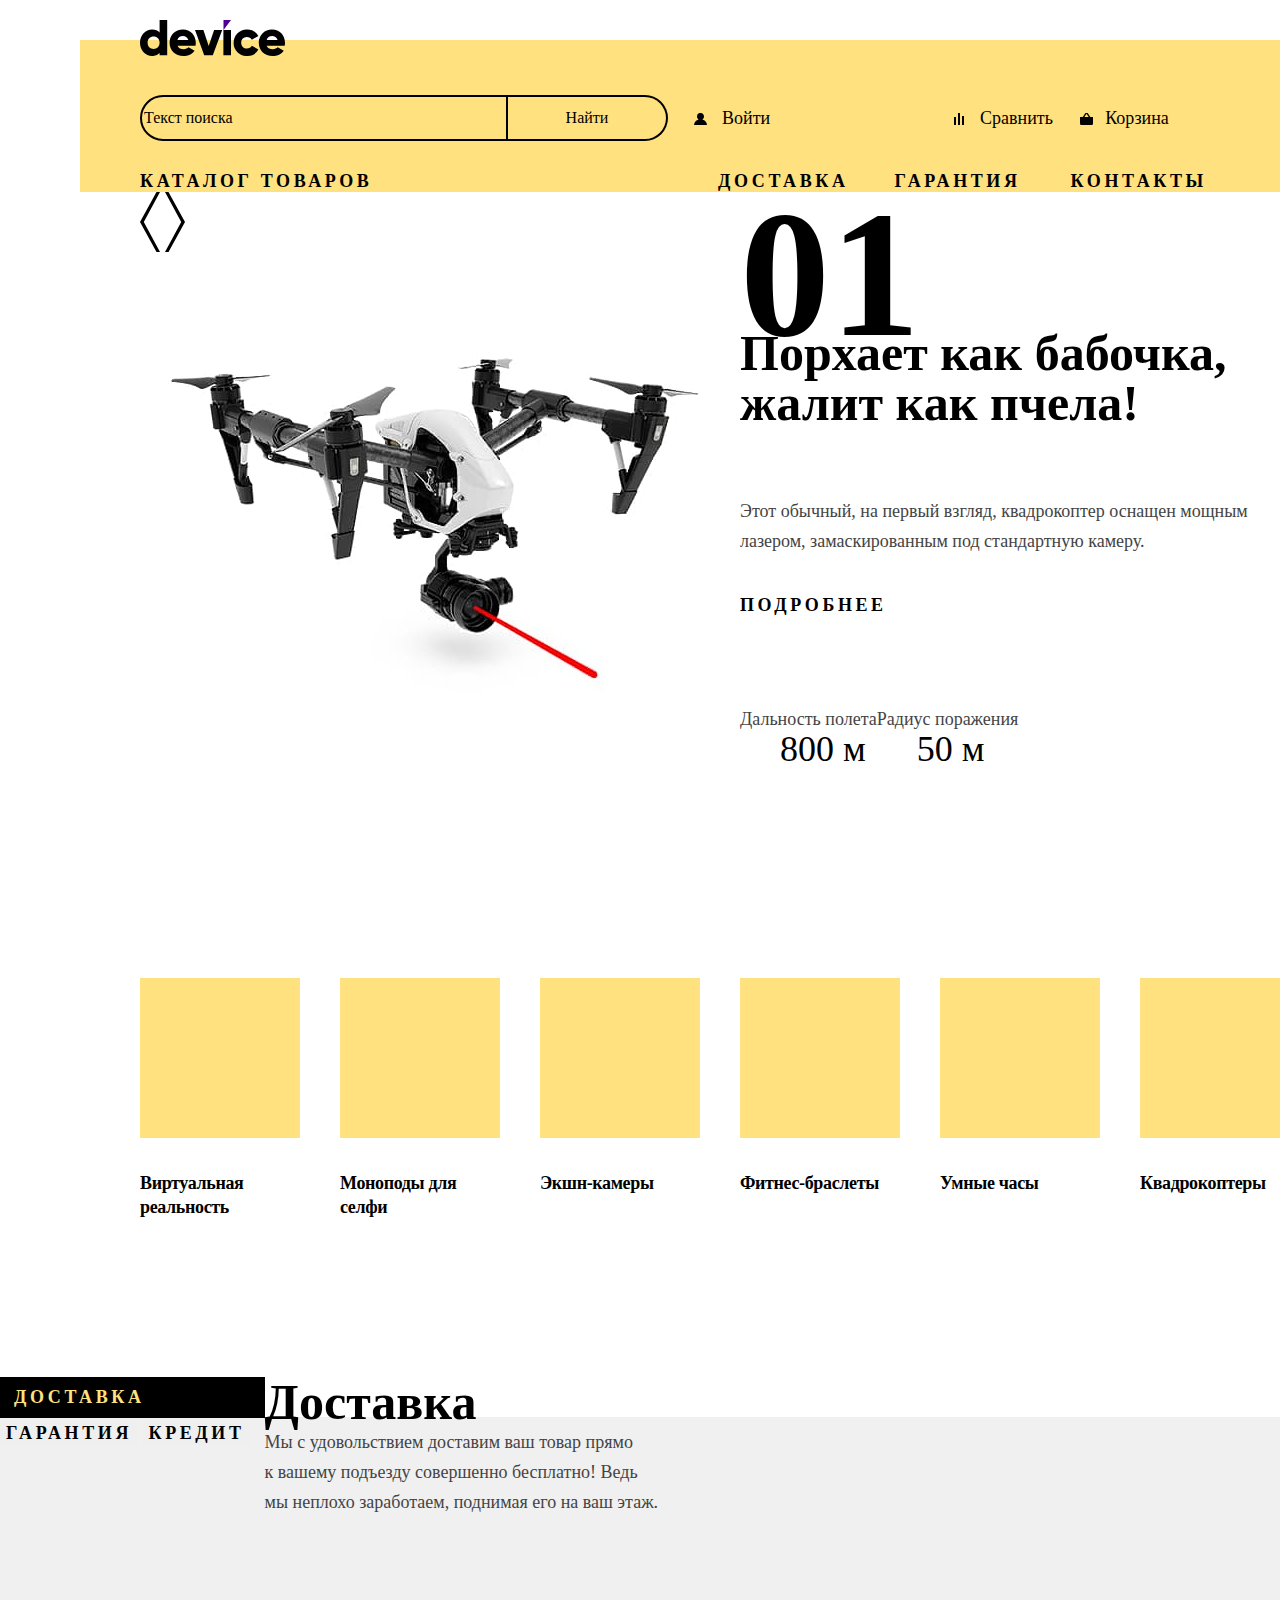
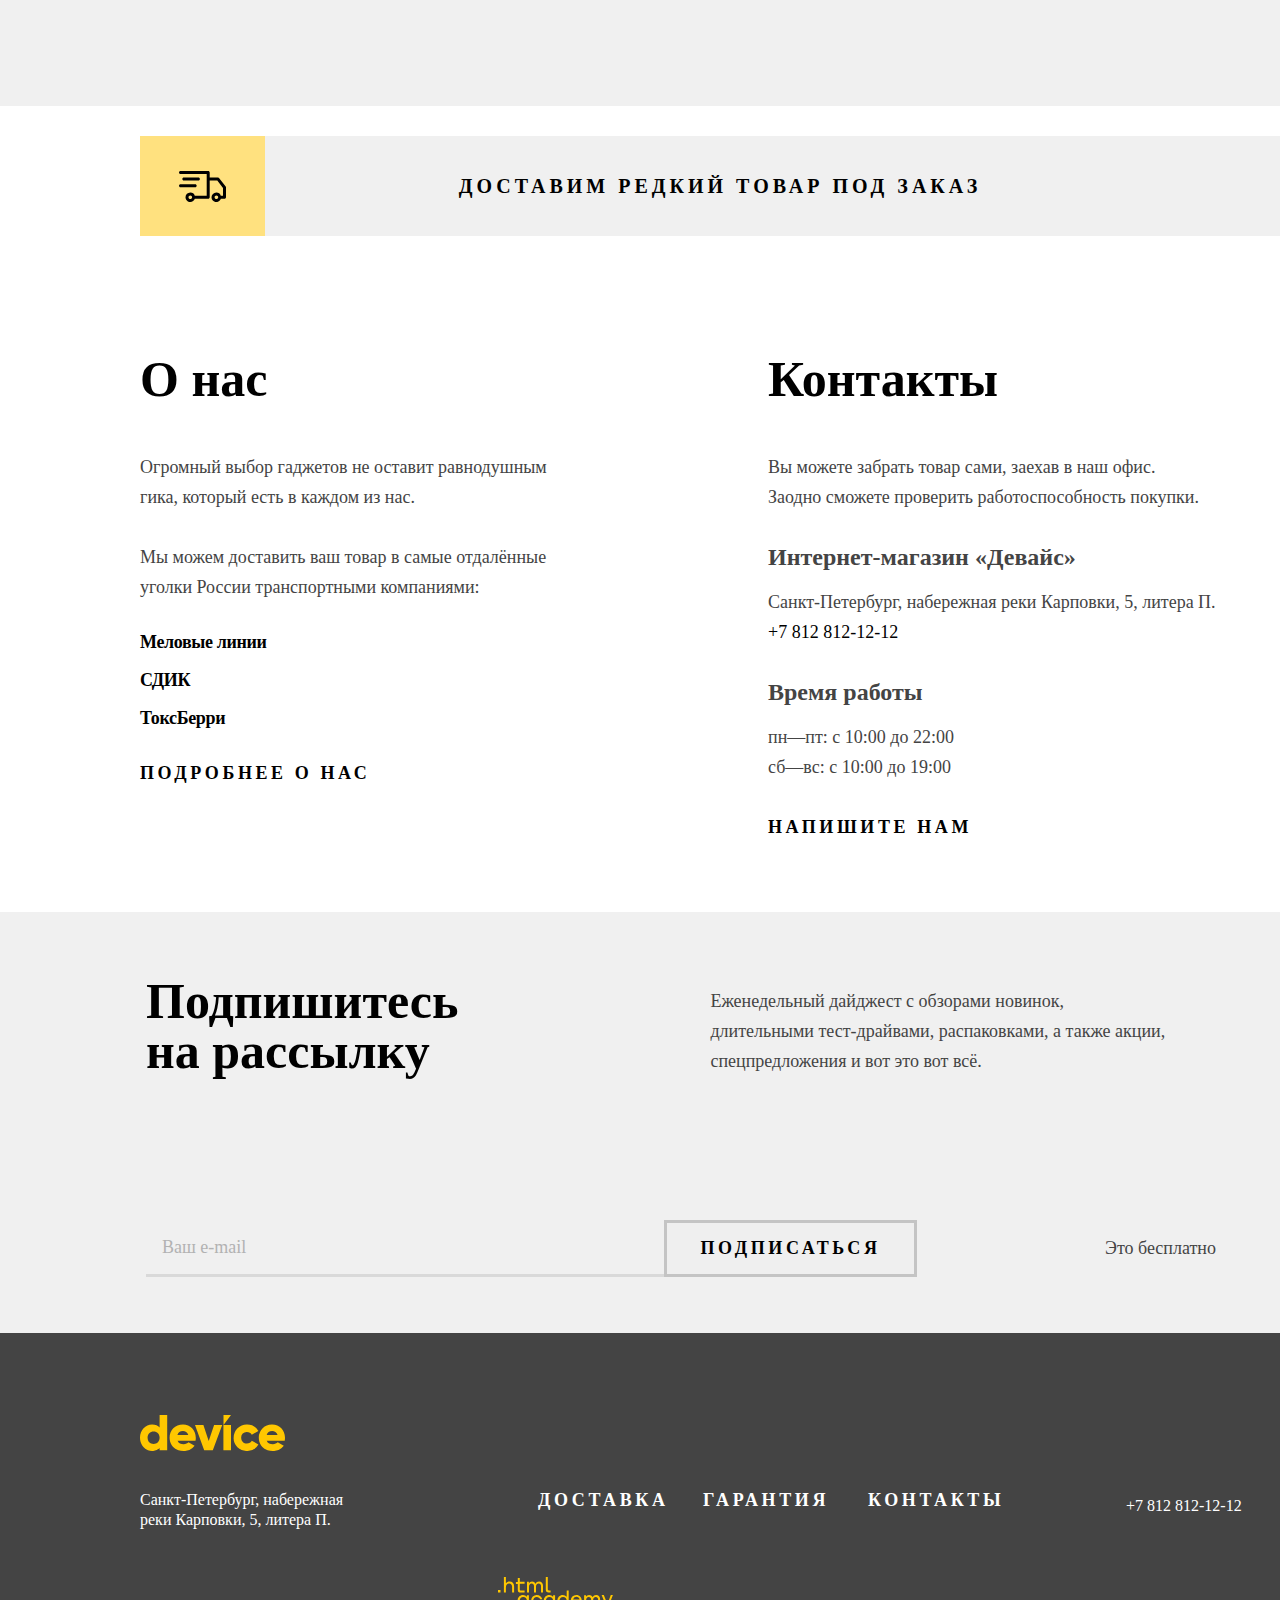
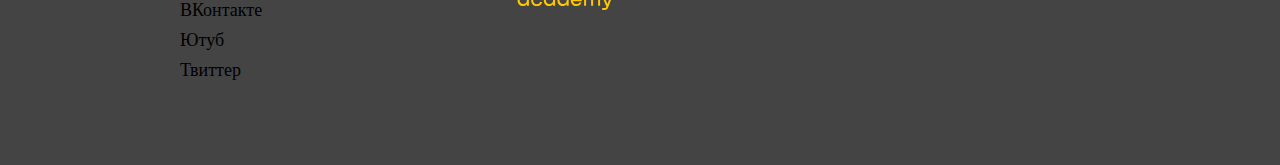
==== commit a4edd56b: "исправляет ошибки" ====
--- a/index.html
+++ b/index.html
@@ -27,7 +27,7 @@
       </form>
 
       <div class="user_bar_container">
-      <a class="navigation_item_link icon_login" href="#">
+      <a class="icon_login" href="#">
         Войти
       </a>
       <a class="navigation_item_link icon_compare" href="#">
@@ -39,14 +39,14 @@
     </div>
   </div>
 
+
+
       <!-- Навигация -->
       <nav class="navigation">
-        <ul class="submenu_list">
-          <li>
             <button class="catalog_button" type="button">
               Каталог товаров
             </button>
-            <ul class="submenu_list_two">
+            <ul class="submenu_list">
               <li>
                 <a href="#">
                   Виртуальная реальность
@@ -80,6 +80,7 @@
             </ul>
           </li>
 
+          <ul class="navigation_list">
           <li class="submenu_item">
             <a class="submenu_item_link" href="#">
               Доставка
@@ -107,7 +108,7 @@
       </h1>
       <section class="section_slider container">
         <h2 class="visually_hidden">Слайдер с товарами</h2>
-        <div>
+        <div class="slider_button">
           <button class="slider_button_previous" type="button">
             <span class="visually_hidden">Предыдущее фото</span>
           </button>
@@ -423,6 +424,8 @@
         <img class="navigation_page_logo" alt="Логотип Девайс." src="image/logo_device_footer.svg" width="145"
           height="36">
       </a>
+
+      <div class="footer_container">
       <section>
         <h2 class="visually_hidden">
           Местоположение
@@ -440,17 +443,17 @@
           Навигация
         </h2>
         <ul class="footer_list">
-          <li>
+          <li class="footer_item">
             <a class="footer_navigation_link" href="#">
               Доставка
             </a>
           </li>
-          <li>
+          <li class="footer_item">
             <a class="footer_navigation_link" href="#">
               Гарантия
             </a>
           </li>
-          <li>
+          <li class="footer_item">
             <a class="footer_navigation_link" href="#">
               Контакты
             </a>
@@ -512,6 +515,7 @@
           </svg>
         </a>
       </section>
+    </div>
     </footer>
   </body>
 
--- a/styles/styles.css
+++ b/styles/styles.css
@@ -51,7 +51,7 @@
   background-color: #FFFFFF;
 }
 
-.main_container{
+.main_container {
   flex-grow: 1;
 }
 
@@ -98,10 +98,21 @@
 .page_header {
   display: flex;
   flex-wrap: wrap;
-  background-color: #FFE17F;
   min-height: 186px;
   padding-left: 60px;
   padding-right: 60px;
+  background-image: linear-gradient(#ffffff 40px, #ffe17f 40px);
+}
+
+.navigation {
+  display: flex;
+  flex-wrap: wrap;
+  width: 1040;
+}
+
+.navigation_page_logo {
+  margin-top: 20px;
+  margin-bottom: 30px;
 }
 
 .text_search {
@@ -124,50 +135,97 @@
   border: 2px solid #000000;
   border-radius: 0 50px 50px 0;
   border-left: none;
-
-}
-
-.header_user_bar{
+}
+
+.header_user_bar {
   display: flex;
   width: 1040px;
   align-items: center;
-}
-
-.navigation{
-  display: flex;
-  width: 1040px;
-}
-
-.navigation_item_link{
-  min-width: 105px;
-  padding-left: 26px;
-  padding-top: 5px;
-  padding-bottom: 5px;
-  padding-right: 0;
-}
-
-.icon_login{
-  padding-right: 150px;
+  margin-bottom: 30px;
+}
+
+.user_bar_container {
+  display: flex;
+  flex-wrap: wrap;
+}
+
+
+.icon_login {
+  display: block;
+  width: 230px;
+  font-family: 'Rubik';
+  font-style: normal;
+  font-weight: 400;
+  font-size: 18px;
+  line-height: 30px;
+  padding: 0;
+  padding-left: 28px;
+  border: none;
+  background-color: #FFE17F;
+  margin: 0;
+  position: relative;
+}
+
+.icon_login_office {
+  display: block;
+  width: 146px;
+  font-family: 'Rubik';
+  font-style: normal;
+  font-weight: 400;
+  font-size: 18px;
+  line-height: 30px;
+  padding: 0;
+  padding-left: 28px;
+  border: none;
+  background-color: #FFE17F;
+  margin: 0;
+  position: relative;
+}
+
+.button_exit {
+  display: block;
+  width: 82px;
+  font-family: 'Rubik';
+  font-style: normal;
+  font-weight: 400;
+  font-size: 18px;
+  line-height: 30px;
+  padding: 0;
+  border: none;
+  background-color: #FFE17F;
+  margin: 0;
+  position: relative;
 }
 
 .navigation_list {
   display: flex;
   list-style-type: none;
+  margin: 0;
+  padding: 0;
 }
 
 .navigation_item_link {
+  display: block;
+  width: 100px;
   font-family: 'Rubik';
   font-style: normal;
   font-weight: 400;
   font-size: 18px;
   line-height: 30px;
   padding: 0;
+  padding-left: 28px;
   border: none;
   background-color: #FFE17F;
   margin: 0;
   position: relative;
 }
 
+*::before,
+*::after {
+  box-sizing: border-box;
+}
+
+.icon_login_office::before,
 .icon_login::before {
   position: absolute;
   width: 13px;
@@ -176,6 +234,8 @@
   background-image: url("../image/login.svg");
   background-repeat: no-repeat;
   background-position: center;
+  left: 0;
+  top: 10px;
 }
 
 .icon_compare::before {
@@ -186,6 +246,13 @@
   background-image: url("../image/compare.svg");
   background-repeat: no-repeat;
   background-position: center;
+  left: 0;
+  top: 10px;
+}
+
+.basket {
+  padding: 0;
+  padding-left: 14px;
 }
 
 .basket::before {
@@ -196,10 +263,13 @@
   background-image: url("../image/basket.svg");
   background-repeat: no-repeat;
   background-position: center;
+  left: 0;
+  top: 10px;
 }
 
 .search_form {
   display: flex;
+  margin-right: 26px;
 }
 
 .text_search {
@@ -217,10 +287,16 @@
 /* Подменю шапки */
 .submenu_list {
   list-style-type: none;
-  display: flex;
+  display: none;
+  font-family: 'Rubik';
+  font-style: normal;
+  font-weight: 400;
+  font-size: 16px;
+  line-height: 18px;
 }
 
 .submenu_item_link {
+  display: block;
   min-width: 130px;
   font-family: 'Raleway';
   font-style: normal;
@@ -231,9 +307,10 @@
   text-transform: uppercase;
 }
 
-.submenu_item:not(:first-child){
-  margin-left: 45px;
-}
+.submenu_item:not(:last-child) {
+  margin-right: 46px;
+}
+
 
 .catalog_button {
   font-family: 'Raleway';
@@ -245,18 +322,14 @@
   text-transform: uppercase;
   border: none;
   background-color: #FFE17F;
-}
-
-.submenu_list_two {
-  display: none;
-  font-family: 'Rubik';
-  font-style: normal;
-  font-weight: 400;
-  font-size: 16px;
-  line-height: 18px;
+  margin-right: 284px;
+  padding: 0;
+  width: 294px;
+  text-align: left;
 }
 
 /* Кнопки */
+
 .button {
   font-family: 'Raleway';
   font-style: normal;
@@ -272,8 +345,8 @@
 .slide {
   display: grid;
   grid-template-columns: repeat(2, 1fr);
-gap: 40px;
-  }
+  gap: 40px;
+}
 
 
 .title_slide {
@@ -282,22 +355,22 @@
   margin-bottom: 30px;
 }
 
-.description_slide{
+.description_slide {
   max-width: 560px;
   margin-bottom: 50px;
 
 }
 
-.flex_slide_container{
+.flex_slide_container {
   display: flex;
   flex-wrap: wrap;
 }
 
-.button_slider{
+.button_slider {
   margin-right: 264px;
 }
 
-.advantages_list{
+.advantages_list {
   margin-top: 50px;
   display: flex;
 }
@@ -424,13 +497,13 @@
 .description {
   max-width: 560px;
   color: #444444;
-margin: 0;
+  margin: 0;
 }
 
 .container_delivery {
   width: 1160px;
   margin: 0 auto;
-  padding: 70px 0 70px 0 ;
+  padding: 70px 0 70px 0;
   position: relative;
 }
 
@@ -461,7 +534,7 @@
   letter-spacing: -0.02em;
 }
 
-.transport_item:not(:last-child){
+.transport_item:not(:last-child) {
   margin-bottom: 18px;
 }
 
@@ -513,24 +586,24 @@
 
 /* О нас */
 .flex_info {
-    display: grid;
-    grid-template-columns: 520px 532px;
-    grid-template-rows: 1fr;
-    gap: 108px;
-    width: 1160px;
-margin: 0 auto;
-padding: 0 0 70px 0;
-}
-
-.title_about_us{
+  display: grid;
+  grid-template-columns: 520px 532px;
+  grid-template-rows: 1fr;
+  gap: 108px;
+  width: 1160px;
+  margin: 0 auto;
+  padding: 0 0 70px 0;
+}
+
+.title_about_us {
   margin: 48px 0 48px 0;
 }
 
-.description_about_us{
+.description_about_us {
   margin-bottom: 30px;
 }
 
-.title_contacts{
+.title_contacts {
   margin: 0;
   margin-top: 30px;
   margin-bottom: 15px;
@@ -556,15 +629,15 @@
   padding: 64px 140px 56px 146px;
 }
 
-.title_subscribe{
+.title_subscribe {
   margin: 0 252px 144px 0
 }
 
-.description_subscribe{
+.description_subscribe {
   margin-top: 10px;
 }
 
-.check_mark{
+.check_mark {
   min-width: 160px;
   margin-left: 188px;
   padding: 13px 0 13px 0;
@@ -605,8 +678,18 @@
 }
 
 /* Подвал */
+
+.footer_container {
+  display: grid;
+  grid-template-columns: 239px 509px 239px;
+  column-gap: 119px;
+  row-gap: 47px;
+}
+
 .footer_list {
-  list-style-type: none;
+  display: flex;
+  list-style-type: none;
+  margin: 0;
 }
 
 .social_list {
@@ -615,11 +698,13 @@
 
 .footer {
   width: 1440px;
+  padding: 62px 140px 62px 140px;
   margin: 0 auto;
   background-color: #444444;
 }
 
 .contacts_address {
+  margin: 0;
   font-family: 'Rubik';
   font-style: normal;
   font-weight: 400;
@@ -629,6 +714,9 @@
 }
 
 .footer_navigation_link {
+  display: flex;
+  flex-wrap: wrap;
+  width: 130px;
   font-family: 'Raleway';
   font-style: normal;
   font-weight: 800;
@@ -637,6 +725,8 @@
   letter-spacing: 0.2em;
   text-transform: uppercase;
   color: #FFFFFF;
+  margin-right: 35px;
+  padding: 0;
 }
 
 /* Хлебные крошки */
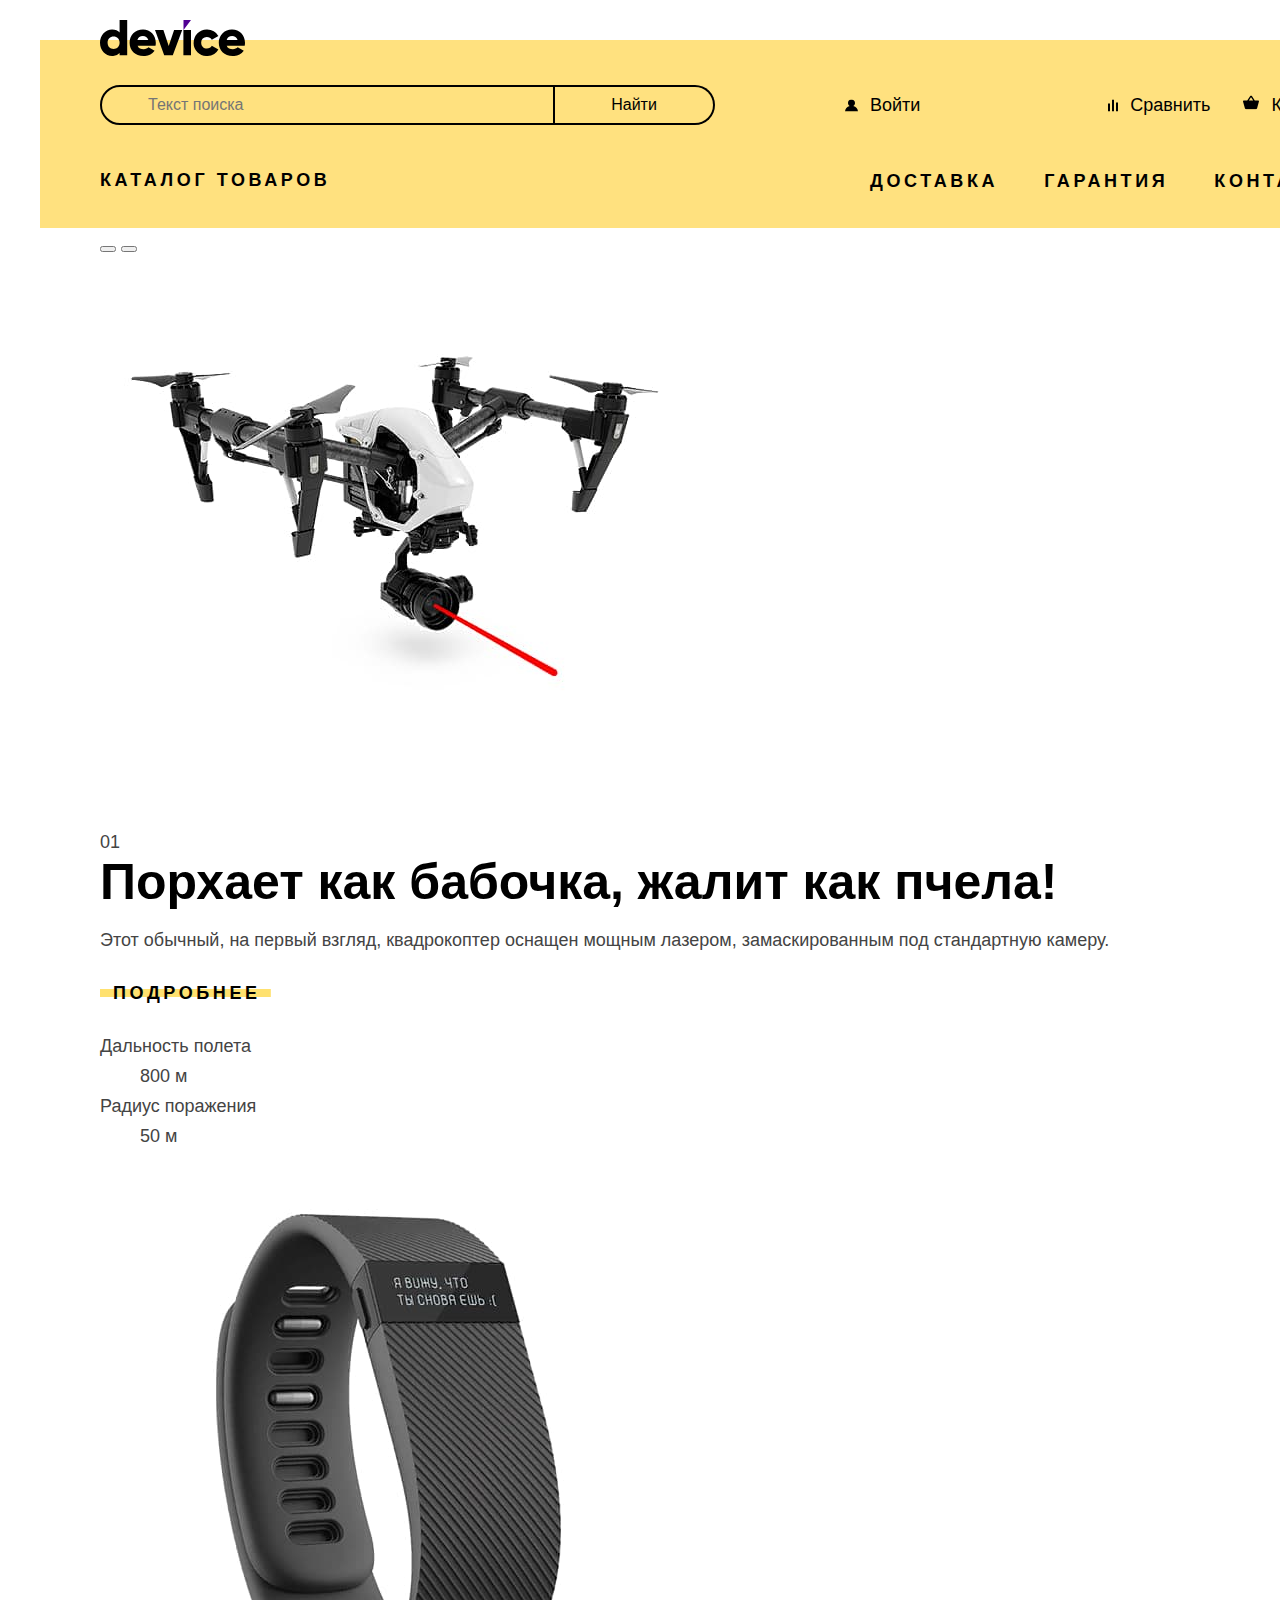
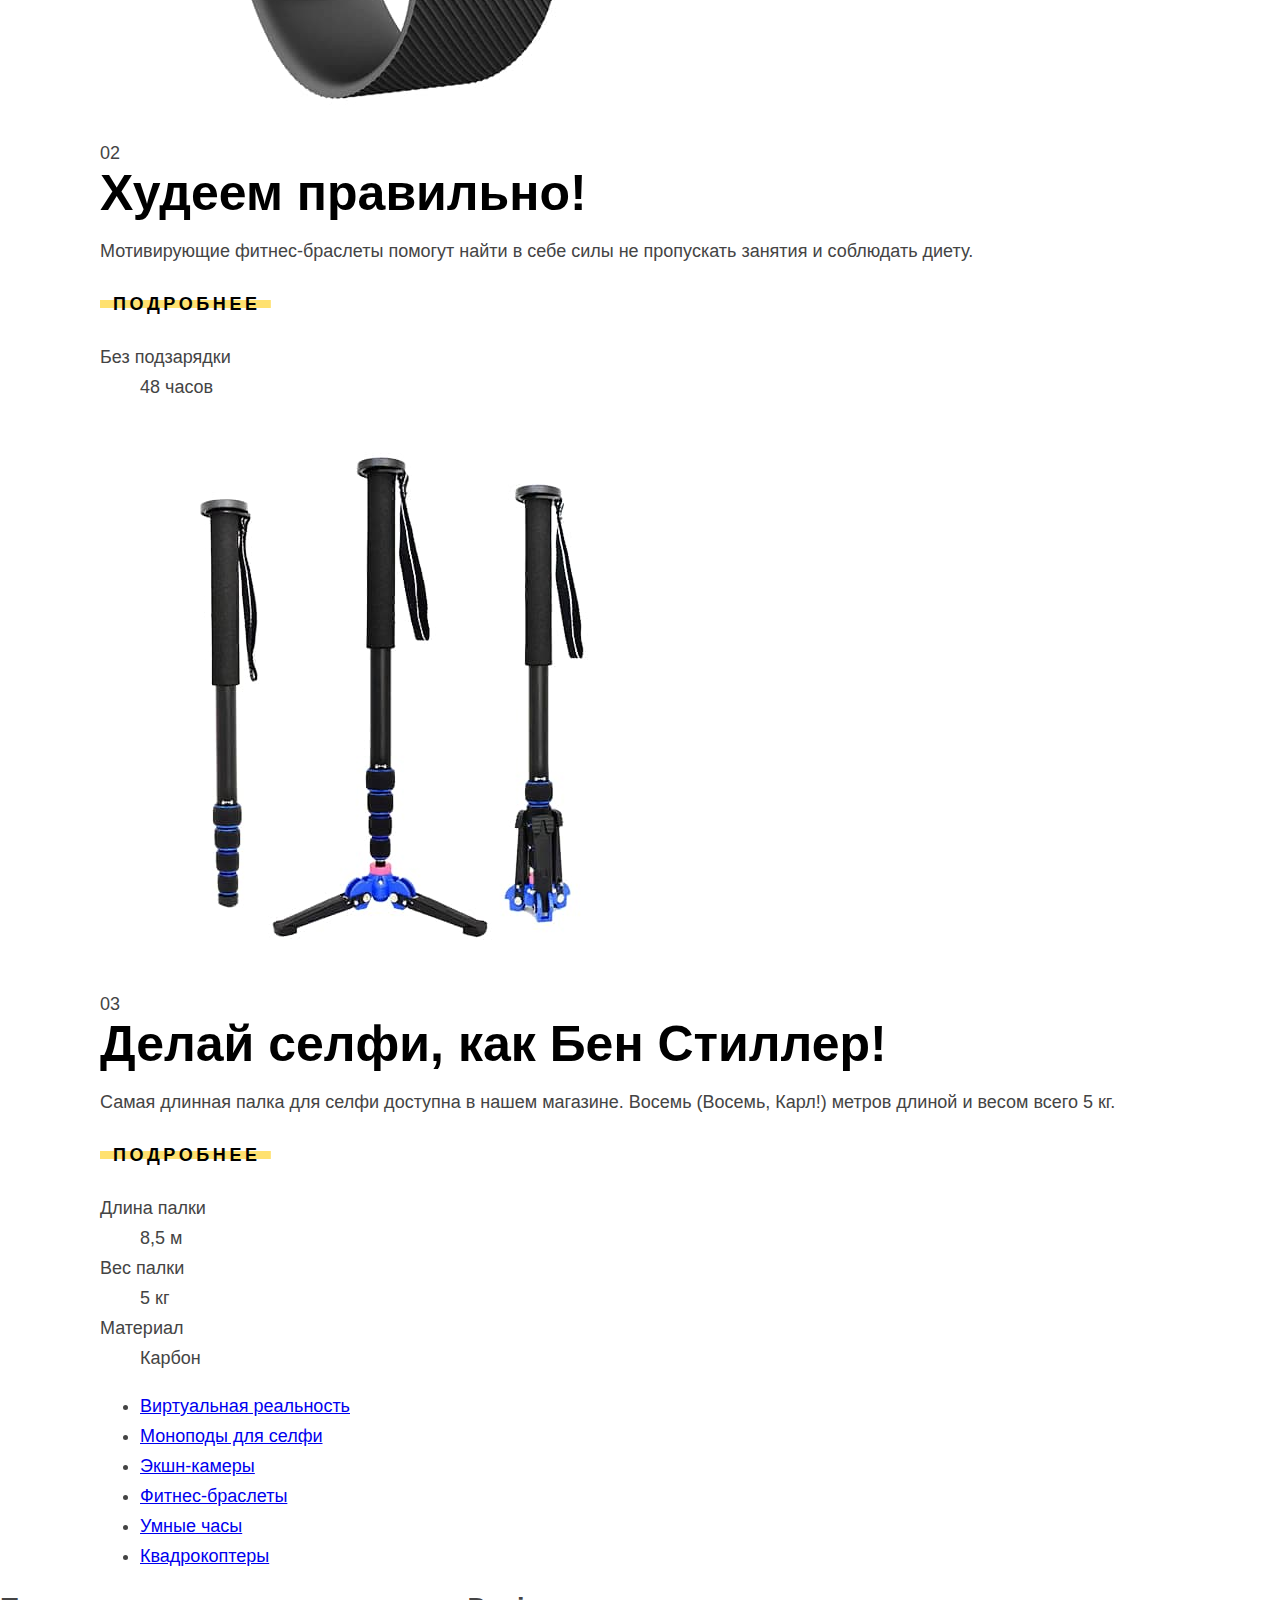
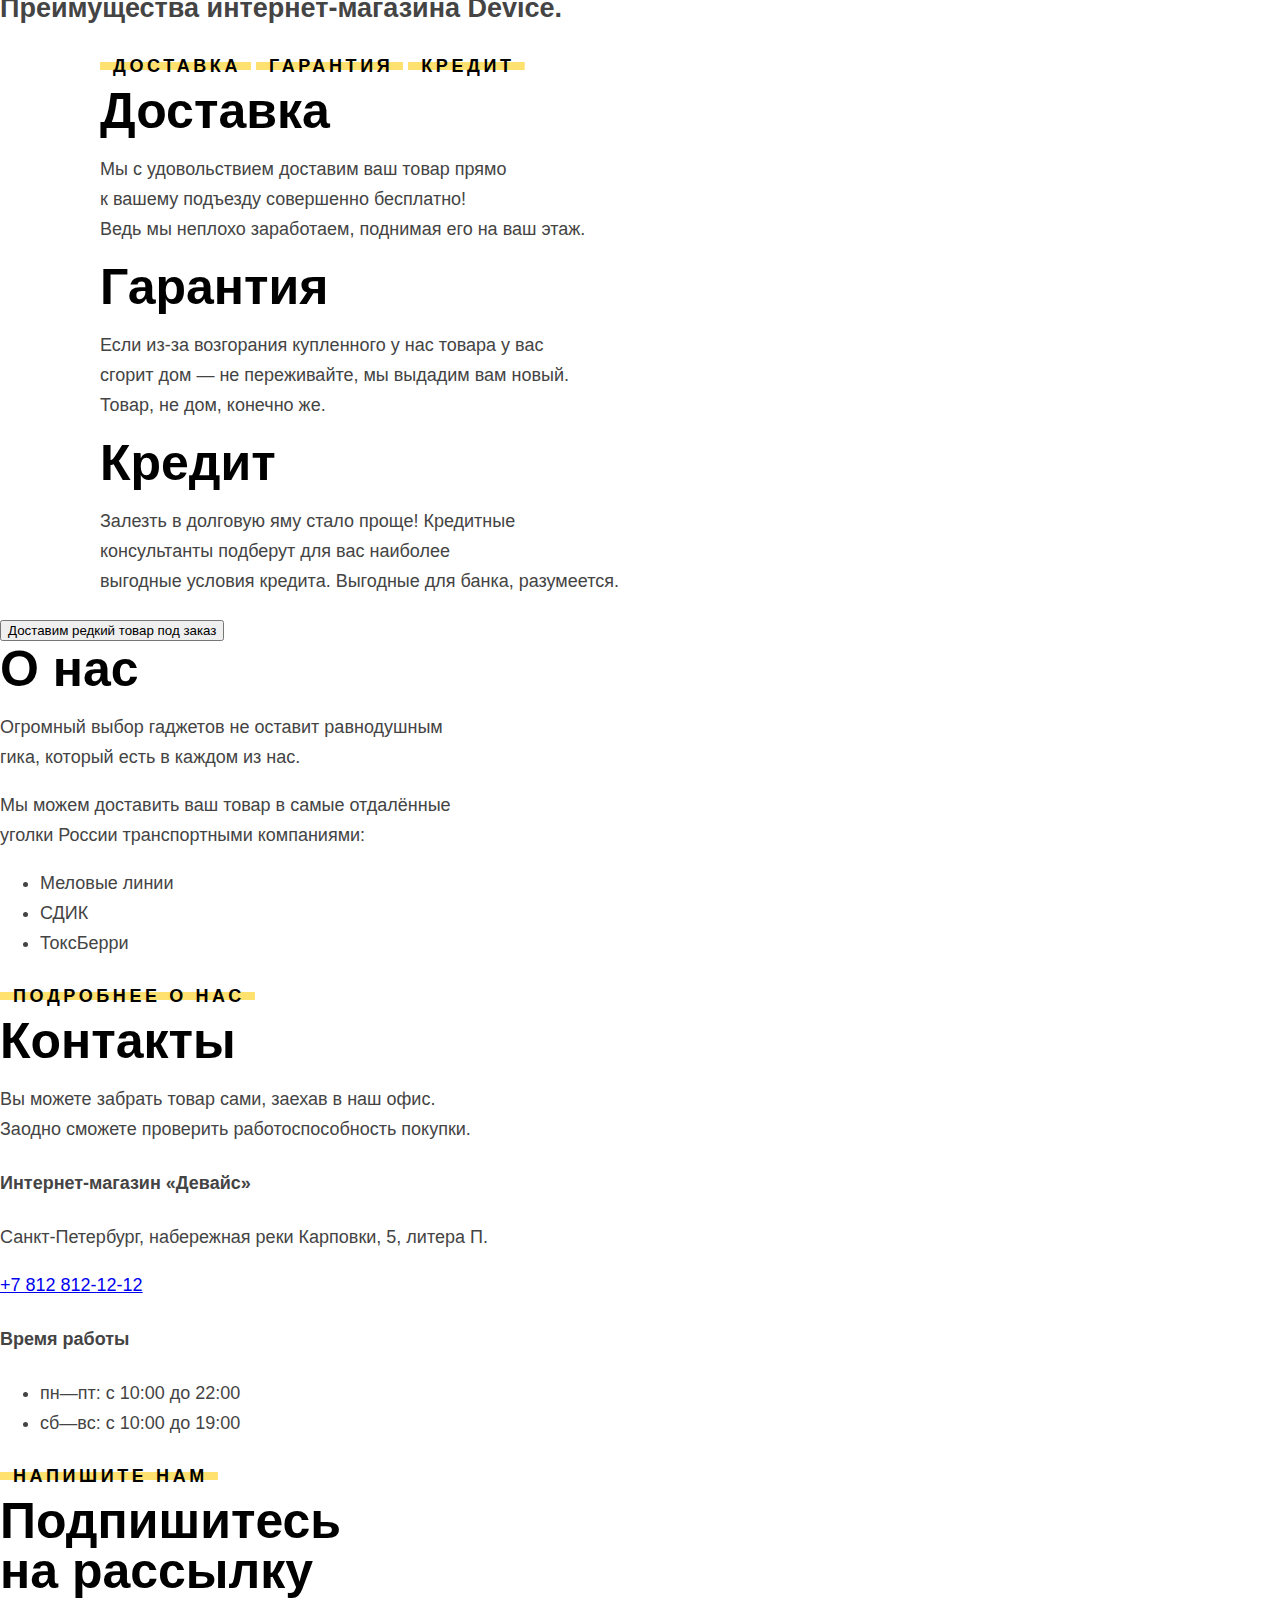
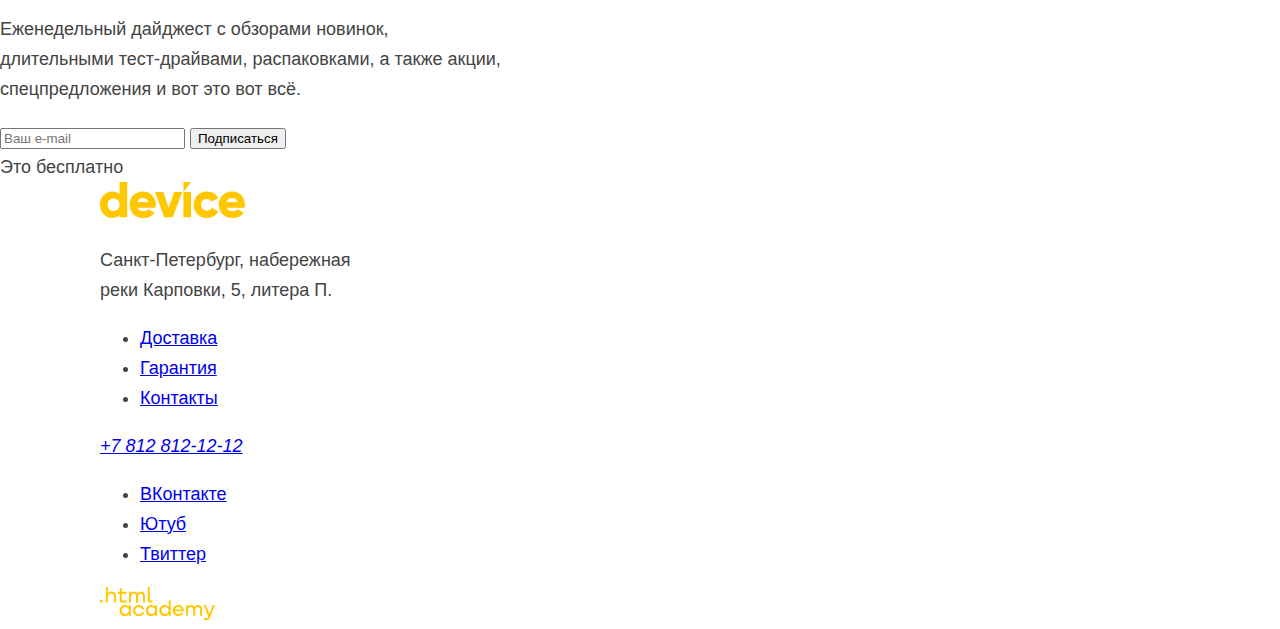
==== commit 1de4ae55: "исправляет стили" ====
--- a/index.html
+++ b/index.html
@@ -9,96 +9,104 @@
 
   <body>
     <!-- Шапка -->
+    <div class="page_wrapper">
     <header class="page_header container">
       <a href="#">
-        <img class="navigation_page_logo" alt="Логотип Девайс." src="image/logo_device.svg" width="145" height="36">
+        <img class="page_logo" alt="Логотип Девайс." src="image/logo_device.svg" width="145" height="36">
       </a>
 
       <div class="header_user_bar">
-      <form class="search_form" action="https://echo.htmlacademy.ru/" method="post">
-        <label class="visually_hidden" for="text_search">
-          Поиск по сайту.
-        </label>
+        <form class="search_form" action="https://echo.htmlacademy.ru/" method="post">
+          <label class="visually_hidden" for="text_search">
+            Поиск по сайту.
+          </label>
           <input class="text_search" type="text" name="text_search" placeholder="Текст поиска">
-        </label>
-        <button class="button_search" type="submit">
-          Найти
-        </button>
-      </form>
-
-      <div class="user_bar_container">
-      <a class="icon_login" href="#">
-        Войти
-      </a>
-      <a class="navigation_item_link icon_compare" href="#">
-        Сравнить
-      </a>
-      <button class="navigation_item_link basket" type="button">
-        Корзина
-      </button>
-    </div>
-  </div>
-
-
+          <button class="button_search" type="submit">
+            Найти
+          </button>
+        </form>
+
+        <div class="user_bar_wrapper">
+          <div class="link_wrapper">
+            <a class="header_link login_link" href="#">
+              Войти
+            </a>
+          </div>
+          <a class="header_link compare_link" href="#">
+            Сравнить
+          </a>
+          <button class="header_link basket_link" type="button">
+            Корзина
+          </button>
+        </div>
+      </div>
 
       <!-- Навигация -->
       <nav class="navigation">
-            <button class="catalog_button" type="button">
-              Каталог товаров
-            </button>
-            <ul class="submenu_list">
-              <li>
-                <a href="#">
-                  Виртуальная реальность
-                </a>
-              </li>
-              <li>
-                <a href="#">
-                  Моноподы для cелфи
-                </a>
-              </li>
-              <li>
-                <a href="#">
-                  Экшн-камеры
-                </a>
-              </li>
-              <li>
-                <a href="#">
-                  Фитнес-браслеты
-                </a>
-              </li>
-              <li>
-                <a href="#">
-                  Умные часы
-                </a>
-              </li>
-              <li>
-                <a href="#">
-                  Квадрокоптеры
-                </a>
-              </li>
-            </ul>
-          </li>
-
-          <ul class="navigation_list">
+        <div class="catalog_sublist_container">
+        <button class="catalog_button" type="button">
+          Каталог товаров
+        </button>
+        <span class="catalog_dropdown">
+        </span>
+        <div class="submenu">
+        <ul class="submenu_list">
           <li class="submenu_item">
             <a class="submenu_item_link" href="#">
-              Доставка
-            </a>
-          </li>
-
+              Виртуальная реальность
+            </a>
+          </li>
           <li class="submenu_item">
             <a class="submenu_item_link" href="#">
-              Гарантия
-            </a>
-          </li>
-
+              Моноподы для cелфи
+            </a>
+          </li>
           <li class="submenu_item">
             <a class="submenu_item_link" href="#">
+              Экшн-камеры
+            </a>
+          </li>
+          <li class="submenu_item">
+            <a class="submenu_item_link" href="#">
+              Фитнес-браслеты
+            </a>
+          </li>
+          <li class="submenu_item">
+            <a class="submenu_item_link" href="#">
+              Умные часы
+            </a>
+          </li>
+          <li class="submenu_item">
+            <a class="submenu_item_link" href="#">
+              Квадрокоптеры
+            </a>
+          </li>
+        </ul>
+        </div>
+      </div>
+
+        <div class="navigation_list_container">
+        <ul class="navigation_list">
+          <!--Для активного пункта добавить в тег <a> класс is_active-->
+          <li class="navigation_item">
+            <a class="navigation_link" href="#">
+              Доставка
+            </a>
+          </li>
+
+          <li class="navigation_item">
+            <a class="navigation_link" href="#">
+              Гарантия
+            </a>
+          </li>
+
+          <li class="navigation_item">
+            <a class="navigation_link" href="#">
               Контакты
             </a>
           </li>
         </ul>
+        </div>
       </nav>
     </header>
 
@@ -132,114 +140,114 @@
         <div class="drone_slide slide">
           <img class="slider_image" src="image/slider_1.jpg" alt="Фото квадрокоптера.">
           <div class="flex_slide_container">
-          <span class="number_slide">
-            01
-          </span>
-          <h2 class="title_raleway title_slide">
-            Порхает как бабочка, жалит как пчела!
-          </h2>
-          <p class="description description_slide">
-            Этот обычный, на первый взгляд, квадрокоптер оснащен мощным лазером, замаскированным
-            под стандартную
-            камеру.
-          </p>
-          <a class="button button_slider" href="#">
-            Подробнее
-          </a>
-
-          <dl class="advantages_list">
-            <div class="slider_features_item">
-            <dt class="description">
-              Дальность полета
-            </dt>
-            <dd class="indicators">
-              800 м
-            </dd>
+            <span class="number_slide">
+              01
+            </span>
+            <h3 class="title">
+              Порхает как бабочка, жалит как пчела!
+            </h3>
+            <p class="description description_slide">
+              Этот обычный, на первый взгляд, квадрокоптер оснащен мощным лазером, замаскированным
+              под стандартную
+              камеру.
+            </p>
+            <a class="button button_slider" href="#">
+              Подробнее
+            </a>
+
+            <dl class="advantages_list">
+              <div class="slider_features_item">
+                <dt class="description">
+                  Дальность полета
+                </dt>
+                <dd class="indicators">
+                  800 м
+                </dd>
+              </div>
+              <div class="slider_features_item">
+                <dt class="description">
+                  Радиус поражения
+                </dt>
+                <dd class="indicators">
+                  50 м
+                </dd>
+              </div>
+            </dl>
           </div>
-          <div class="slider_features_item">
-            <dt class="description">
-              Радиус поражения
-            </dt>
-            <dd class="indicators">
-              50 м
-            </dd>
-          </div>
-          </dl>
-        </div>
-        </div>
-      </section>
+        </div>
 
       <div class="fitness_watch_slide slide">
         <img class="slider_image" src="image/slider_2.jpg" alt="Фото квадрокоптера.">
         <div class="grid_container">
-        <span class="number_slide">
-          02
-        </span>
-        <h2 class="title_raleway title_slide">
-          Худеем правильно!
-        </h2>
-        <p class="description description_slide">
-          Мотивирующие фитнес-браслеты помогут найти в себе силы не пропускать занятия и соблюдать
-          диету.
-        </p>
-        <a class="button" href="#">
-          Подробнее
-        </a>
-
-        <dl class="advantages_list">
-          <div class="slider_features_item">
-          <dt class="description">
-            Без подзарядки
-          </dt>
-          <dd class="indicators">
-            48 часов
-          </dd>
-          </div>
-        </dl>
-      </div>
+          <span class="number_slide">
+            02
+          </span>
+          <h3 class="title">
+            Худеем правильно!
+          </h3>
+          <p class="description description_slide">
+            Мотивирующие фитнес-браслеты помогут найти в себе силы не пропускать занятия и соблюдать
+            диету.
+          </p>
+          <a class="button" href="#">
+            Подробнее
+          </a>
+
+          <dl class="advantages_list">
+            <div class="slider_features_item">
+              <dt class="description">
+                Без подзарядки
+              </dt>
+              <dd class="indicators">
+                48 часов
+              </dd>
+            </div>
+          </dl>
+        </div>
       </div>
 
       <div class="monopods_slide slide">
         <img class="slider_image" src="image/slider_3.jpg" alt="Фото квадрокоптера.">
         <div class="grid_container">
-        <span class="number_slide">
-          03
-        </span>
-        <h2 class="title_raleway title_slide">Делай селфи, как Бен Стиллер!
-        </h2>
-        <p class="description description_slide">Самая длинная палка для селфи доступна в нашем магазине. Восемь (Восемь, Карл!) метров
-          длиной и весом всего 5 кг.
-        </p>
-        <a class="button" href="#">
-          Подробнее
-        </a>
-
-        <dl class="advantages_list">
-          <div class="slider_features_item">
-          <dt class="description">
-            Длина палки
-          </dt>
-          <dd class="indicators">
-            8,5 м
-          </dd>
-          </div>
-          <div class="slider_features_item">
-          <dt class="description">
-            Вес палки
-          </dt>
-          <dd class="indicators">
-            5 кг
-          </dd>
-          </div>
-          <div class="slider_features_item">
-          <dt class="description">
-            Материал
-          </dt>
-          <dd class="indicators">
-            Карбон
-          </dd>
-          </div>
-        </dl>
+          <span class="number_slide">
+            03
+          </span>
+          <h3 class="title">Делай селфи, как Бен Стиллер!
+          </h3>
+          <p class="description description_slide">Самая длинная палка для селфи доступна в нашем магазине. Восемь
+            (Восемь, Карл!) метров
+            длиной и весом всего 5 кг.
+          </p>
+          <a class="button" href="#">
+            Подробнее
+          </a>
+
+          <dl class="advantages_list">
+            <div class="slider_features_item">
+              <dt class="description">
+                Длина палки
+              </dt>
+              <dd class="indicators">
+                8,5 м
+              </dd>
+            </div>
+            <div class="slider_features_item">
+              <dt class="description">
+                Вес палки
+              </dt>
+              <dd class="indicators">
+                5 кг
+              </dd>
+            </div>
+            <div class="slider_features_item">
+              <dt class="description">
+                Материал
+              </dt>
+              <dd class="indicators">
+                Карбон
+              </dd>
+            </div>
+          </dl>
         </div>
       </div>
       </section>
@@ -290,37 +298,56 @@
       </section>
 
 
-      <!-- Tab links -->
-      <section class="tab_container">
-        <h2 class="visually_hidden">
-          Преимущества
+      <!-- Tab-->
+      <section class="advantages_tabs">
+        <h2 class="visually-hidden">
+          Преимущества интернет-магазина Device.
         </h2>
-        <div class="tab">
-          <button class="tab_links_delivery button">
-            Доставка
-          </button>
-
-          <button class="tab_links button">
-            Гарантия
-          </button>
-
-          <button class="tab_links button">
-            Кредит
-          </button>
-        </div>
-
-        <!-- Tab content -->
-        <div class="tab_content">
-          <h2 class="title_raleway delivery_title">
-            Доставка
-          </h2>
-          <p class="description">
-            Мы с удовольствием доставим ваш товар прямо
-            <br>
-            к вашему подъезду совершенно бесплатно! Ведь
-            <br>
-            мы неплохо заработаем, поднимая его на ваш этаж.
-          </p>
+        <div class="container">
+          <div class="">
+            <button class="button" type="button">
+              Доставка
+            </button>
+            <button class="button" type="button">
+              Гарантия
+            </button>
+            <button class="button" type="button">
+              Кредит
+            </button>
+          </div>
+          <div class="content_tabs">
+            <div class="">
+              <h3 class="title">Доставка</h3>
+              <p class="">
+                Мы с удовольствием доставим ваш товар прямо
+                <br>
+                к вашему подъезду совершенно бесплатно!
+                <br>
+                Ведь мы неплохо заработаем, поднимая его на ваш этаж.
+              </p>
+            </div>
+            <div class="content_tabs">
+              <h3 class="title">Гарантия</h3>
+              <p class="tabs-text">
+                Если из-за возгорания купленного у нас товара у вас
+                <br>
+                сгорит дом — не переживайте, мы выдадим вам новый.
+                <br>
+                Товар, не дом, конечно же.
+              </p>
+            </div>
+            <div class="tabs-content tabs-credit">
+              <h3 class="title">Кредит</h3>
+              <p class="">
+                Залезть в долговую яму стало проще! Кредитные
+                <br>
+                консультанты подберут для вас наиболее
+                <br>
+                выгодные условия кредита. Выгодные
+                для банка, разумеется.
+              </p>
+            </div>
+          </div>
         </div>
       </section>
 
@@ -335,11 +362,14 @@
 
 
       <!-- о нас -->
-      <div class="flex_info">
-        <section class="section_about_us">
-          <h2 class="title_raleway title_about_us">
+      <section class="">
+        <h2 class="visually_hidden">
+          информация о компании
+        </h2>
+        <div class="about_us">
+          <h3 class="title">
             О нас
-          </h2>
+          </h3>
           <p class="description description_about_us">Огромный выбор гаджетов не оставит равнодушным
             <br> гика, который есть в каждом из нас.
           </p>
@@ -360,18 +390,18 @@
           <a class="button" href="#">
             Подробнее о нас
           </a>
-        </section>
-
-        <section>
-          <h2 class="title_raleway title_about_us">
+        </div>
+
+        <div class="contacts">
+          <h3 class="title">
             Контакты
-          </h2>
+          </h3>
           <p class="description description_about_us">Вы можете забрать товар сами, заехав в наш офис.
             <br>Заодно сможете проверить работоспособность покупки.
           </p>
-          <h3 class="title_rubik title_contacts">
+          <h4 class="">
             Интернет-магазин «Девайс»
-          </h3>
+          </h4>
 
           <p class="description">
             Санкт-Петербург, набережная реки Карповки, 5, литера П.
@@ -380,9 +410,9 @@
             +7 812 812-12-12
           </a>
 
-          <h3 class="title_rubik title_contacts">
+          <h4 class="title_rubik title_contacts">
             Время работы
-          </h3>
+          </h4>
           <ul class="about_us_list">
             <li class="description">пн—пт: с 10:00 до 22:00
             </li>
@@ -392,14 +422,18 @@
           <a class="button" href="#">
             Напишите нам
           </a>
-        </section>
-      </div>
-
-      <section class="section_subscribe">
-        <h2 class="title_raleway title_subscribe">
+        </div>
+      </section>
+
+
+      <section class="subscribe">
+        <h2 class="visually_hidden">
+          Подписка на рассылку
+        </h2>
+        <h3 class="title">
           Подпишитесь
           <br>на рассылку
-        </h2>
+        </h3>
         <p class="description description_subscribe">
           Еженедельный дайджест с обзорами новинок,
           <br>
@@ -408,7 +442,7 @@
         </p>
 
         <form class="form_email" action="https://echo.htmlacademy.ru/" method="post">
-            <input class="input_email" type="email" name="email" placeholder="Ваш e-mail">
+          <input class="input_email" type="email" name="email" placeholder="Ваш e-mail">
           <button class="button_subscribe" type="submit">
             Подписаться
           </button>
@@ -419,104 +453,105 @@
       </section>
     </main>
 
-    <footer class="footer">
+    <footer class="footer container">
       <a href="#">
         <img class="navigation_page_logo" alt="Логотип Девайс." src="image/logo_device_footer.svg" width="145"
           height="36">
       </a>
 
       <div class="footer_container">
-      <section>
-        <h2 class="visually_hidden">
-          Местоположение
-        </h2>
-
-        <p class="contacts_address">
-          Санкт-Петербург, набережная
-          <br>
-          реки Карповки, 5, литера П.
-        </p>
-      </section>
-
-      <section>
-        <h2 class="visually_hidden">
-          Навигация
-        </h2>
-        <ul class="footer_list">
-          <li class="footer_item">
-            <a class="footer_navigation_link" href="#">
-              Доставка
-            </a>
-          </li>
-          <li class="footer_item">
-            <a class="footer_navigation_link" href="#">
-              Гарантия
-            </a>
-          </li>
-          <li class="footer_item">
-            <a class="footer_navigation_link" href="#">
-              Контакты
-            </a>
-          </li>
-        </ul>
-      </section>
-
-      <section>
-        <h2 class="visually_hidden">
-          Телефон
-        </h2>
-        <address>
-          <a class="contacts_address" href="tel:+78128121212">
-            +7 812 812-12-12
-          </a>
-        </address>
-      </section>
-
-      <section class="footer_social">
-        <h2 class="visually_hidden">
-          Социальные сети
-        </h2>
-        <ul class="social_list">
-          <li>
-            <a href="#">
-              <span>
-                ВКонтакте
-              </span>
-            </a>
-          </li>
-
-          <li>
-            <a href="#">
-              <span>
-                Ютуб
-              </span>
-            </a>
-          </li>
-
-          <li>
-            <a href="#">
-              <span>
-                Твиттер
-              </span>
-            </a>
-          </li>
-        </ul>
-      </section>
-
-      <section class="footer_logo">
-        <h2 class="visually_hidden">
-          Логотип html академии
-        </h2>
-        <a class="footer_logo_link" href="https://htmlacademy.ru/">
-          <svg width="115" height="33" viewBox="0 0 115 33" fill="none" xmlns="http://www.w3.org/2000/svg">
-            <path
-              d="M0 12.9v2.6h2.5v-2.6H0ZM11.6 4.5c-1.6 0-2.8.7-3.6 1.7h-.1V0h-2v15.5h2v-5.3c0-2.1 1.3-3.6 3.3-3.6 1.8 0 2.9 1.4 2.9 3.2v5.7h2V9.4c.1-3-1.8-4.9-4.5-4.9ZM26.6 4.8h-4.8V1.1h-2v3.8h-1.9v2h1.9v6c0 1.7 1 2.7 2.7 2.7h4.1v-2h-3.7c-.7 0-1.1-.4-1.1-1.1V6.8h4.8v-2ZM41.1 4.6c-1.6 0-2.9.8-3.5 2.1h-.1a3.7 3.7 0 0 0-3.4-2.1c-1.4 0-2.5.8-3.1 1.8h-.1V4.8H29v10.6h2V10c0-2 1-3.5 2.6-3.5 1.5 0 2.4 1 2.4 2.6v6.3h2V9.8c0-2.4 1.4-3.3 2.6-3.3 1.5 0 2.4 1 2.4 2.6v6.3h2V8.9c.1-2.5-1.4-4.3-3.9-4.3ZM47.8 12.7c0 1.7 1 2.7 2.8 2.7h2v-2h-1.7c-.7 0-1.1-.4-1.1-1.1V0h-2v12.7ZM28.9 19.7a4.9 4.9 0 0 0-3.9-1.8c-3.1 0-5.4 2.3-5.4 5.6s2.3 5.6 5.4 5.6c1.8 0 3-.8 3.8-1.9h.1v1.6h2V18.2h-2v1.5Zm-3.6 7.4a3.5 3.5 0 0 1-3.6-3.6c0-2 1.4-3.6 3.6-3.6s3.6 1.6 3.6 3.6c0 1.9-1.4 3.6-3.6 3.6ZM44.2 22c-.5-2.4-2.6-4.1-5.4-4.1a5.4 5.4 0 0 0-5.6 5.6c0 3.1 2.2 5.6 5.6 5.6 2.8 0 4.9-1.8 5.4-4.2h-2.1a3.4 3.4 0 0 1-3.3 2.3 3.5 3.5 0 0 1-3.6-3.6c0-2 1.4-3.6 3.6-3.6 1.6 0 2.8 1 3.3 2.2h2.1V22ZM55.1 19.7a4.9 4.9 0 0 0-3.9-1.8c-3.1 0-5.4 2.3-5.4 5.6s2.3 5.6 5.4 5.6c1.8 0 3-.8 3.8-1.9h.1v1.6h2V18.2h-2v1.5Zm-3.6 7.4a3.5 3.5 0 0 1-3.6-3.6c0-2 1.4-3.6 3.6-3.6s3.6 1.6 3.6 3.6c0 1.9-1.5 3.6-3.6 3.6ZM68.7 19.8a5 5 0 0 0-3.9-1.9c-3.1 0-5.4 2.3-5.4 5.6s2.2 5.6 5.4 5.6c1.7 0 3-.8 3.8-1.8h.1v1.5h2V13.4h-2v6.4Zm-3.6 7.3a3.5 3.5 0 0 1-3.6-3.6c0-2 1.4-3.6 3.6-3.6s3.6 1.6 3.6 3.6c-.1 2-1.5 3.6-3.6 3.6ZM78.3 17.9a5.4 5.4 0 0 0-5.5 5.6c0 3 2.1 5.6 5.5 5.6 2.5 0 4.5-1.3 5.2-3.6h-2.1c-.5 1-1.6 1.6-3 1.6-1.9 0-3.3-1.3-3.4-2.9h8.8c.2-3.6-2-6.3-5.5-6.3Zm0 1.9c1.7 0 3 1 3.3 2.6h-6.5a3.2 3.2 0 0 1 3.2-2.6ZM98.2 17.9a4 4 0 0 0-3.6 2h-.1c-.6-1.2-1.8-2-3.4-2-1.4 0-2.5.7-3.1 1.8v-1.5h-1.9v10.6h2v-5.4c0-2 1-3.4 2.6-3.5 1.5 0 2.4 1 2.4 2.6v6.3h2v-5.6c0-2.4 1.4-3.3 2.6-3.3 1.5 0 2.4 1 2.4 2.6v6.3h2v-6.5c.1-2.6-1.4-4.4-3.9-4.4ZM109.4 27l-3.6-8.9h-2.2l4.8 11.6c-.3.9-.7 1.2-1.7 1.2h-2.5v2h2.5c1.8 0 2.8-.8 3.5-2.6l4.7-12.2h-2.1l-3.4 8.9Z"
-              fill="#FFC700" />
-          </svg>
-        </a>
-      </section>
-    </div>
+        <section>
+          <h2 class="visually_hidden">
+            Местоположение
+          </h2>
+
+          <p class="contacts_address">
+            Санкт-Петербург, набережная
+            <br>
+            реки Карповки, 5, литера П.
+          </p>
+        </section>
+
+        <section>
+          <h2 class="visually_hidden">
+            Навигация
+          </h2>
+          <ul class="footer_list">
+            <li class="footer_item">
+              <a class="footer_navigation_link" href="#">
+                Доставка
+              </a>
+            </li>
+            <li class="footer_item">
+              <a class="footer_navigation_link" href="#">
+                Гарантия
+              </a>
+            </li>
+            <li class="footer_item">
+              <a class="footer_navigation_link" href="#">
+                Контакты
+              </a>
+            </li>
+          </ul>
+        </section>
+
+        <section>
+          <h2 class="visually_hidden">
+            Телефон
+          </h2>
+          <address>
+            <a class="contacts_address" href="tel:+78128121212">
+              +7 812 812-12-12
+            </a>
+          </address>
+        </section>
+
+        <section class="footer_social">
+          <h2 class="visually_hidden">
+            Социальные сети
+          </h2>
+          <ul class="social_list">
+            <li>
+              <a href="#">
+                <span>
+                  ВКонтакте
+                </span>
+              </a>
+            </li>
+
+            <li>
+              <a href="#">
+                <span>
+                  Ютуб
+                </span>
+              </a>
+            </li>
+
+            <li>
+              <a href="#">
+                <span>
+                  Твиттер
+                </span>
+              </a>
+            </li>
+          </ul>
+        </section>
+
+        <section class="footer_logo">
+          <h2 class="visually_hidden">
+            Логотип html академии
+          </h2>
+          <a class="footer_logo_link" href="https://htmlacademy.ru/">
+            <svg width="115" height="33" viewBox="0 0 115 33" fill="none" xmlns="http://www.w3.org/2000/svg">
+              <path
+                d="M0 12.9v2.6h2.5v-2.6H0ZM11.6 4.5c-1.6 0-2.8.7-3.6 1.7h-.1V0h-2v15.5h2v-5.3c0-2.1 1.3-3.6 3.3-3.6 1.8 0 2.9 1.4 2.9 3.2v5.7h2V9.4c.1-3-1.8-4.9-4.5-4.9ZM26.6 4.8h-4.8V1.1h-2v3.8h-1.9v2h1.9v6c0 1.7 1 2.7 2.7 2.7h4.1v-2h-3.7c-.7 0-1.1-.4-1.1-1.1V6.8h4.8v-2ZM41.1 4.6c-1.6 0-2.9.8-3.5 2.1h-.1a3.7 3.7 0 0 0-3.4-2.1c-1.4 0-2.5.8-3.1 1.8h-.1V4.8H29v10.6h2V10c0-2 1-3.5 2.6-3.5 1.5 0 2.4 1 2.4 2.6v6.3h2V9.8c0-2.4 1.4-3.3 2.6-3.3 1.5 0 2.4 1 2.4 2.6v6.3h2V8.9c.1-2.5-1.4-4.3-3.9-4.3ZM47.8 12.7c0 1.7 1 2.7 2.8 2.7h2v-2h-1.7c-.7 0-1.1-.4-1.1-1.1V0h-2v12.7ZM28.9 19.7a4.9 4.9 0 0 0-3.9-1.8c-3.1 0-5.4 2.3-5.4 5.6s2.3 5.6 5.4 5.6c1.8 0 3-.8 3.8-1.9h.1v1.6h2V18.2h-2v1.5Zm-3.6 7.4a3.5 3.5 0 0 1-3.6-3.6c0-2 1.4-3.6 3.6-3.6s3.6 1.6 3.6 3.6c0 1.9-1.4 3.6-3.6 3.6ZM44.2 22c-.5-2.4-2.6-4.1-5.4-4.1a5.4 5.4 0 0 0-5.6 5.6c0 3.1 2.2 5.6 5.6 5.6 2.8 0 4.9-1.8 5.4-4.2h-2.1a3.4 3.4 0 0 1-3.3 2.3 3.5 3.5 0 0 1-3.6-3.6c0-2 1.4-3.6 3.6-3.6 1.6 0 2.8 1 3.3 2.2h2.1V22ZM55.1 19.7a4.9 4.9 0 0 0-3.9-1.8c-3.1 0-5.4 2.3-5.4 5.6s2.3 5.6 5.4 5.6c1.8 0 3-.8 3.8-1.9h.1v1.6h2V18.2h-2v1.5Zm-3.6 7.4a3.5 3.5 0 0 1-3.6-3.6c0-2 1.4-3.6 3.6-3.6s3.6 1.6 3.6 3.6c0 1.9-1.5 3.6-3.6 3.6ZM68.7 19.8a5 5 0 0 0-3.9-1.9c-3.1 0-5.4 2.3-5.4 5.6s2.2 5.6 5.4 5.6c1.7 0 3-.8 3.8-1.8h.1v1.5h2V13.4h-2v6.4Zm-3.6 7.3a3.5 3.5 0 0 1-3.6-3.6c0-2 1.4-3.6 3.6-3.6s3.6 1.6 3.6 3.6c-.1 2-1.5 3.6-3.6 3.6ZM78.3 17.9a5.4 5.4 0 0 0-5.5 5.6c0 3 2.1 5.6 5.5 5.6 2.5 0 4.5-1.3 5.2-3.6h-2.1c-.5 1-1.6 1.6-3 1.6-1.9 0-3.3-1.3-3.4-2.9h8.8c.2-3.6-2-6.3-5.5-6.3Zm0 1.9c1.7 0 3 1 3.3 2.6h-6.5a3.2 3.2 0 0 1 3.2-2.6ZM98.2 17.9a4 4 0 0 0-3.6 2h-.1c-.6-1.2-1.8-2-3.4-2-1.4 0-2.5.7-3.1 1.8v-1.5h-1.9v10.6h2v-5.4c0-2 1-3.4 2.6-3.5 1.5 0 2.4 1 2.4 2.6v6.3h2v-5.6c0-2.4 1.4-3.3 2.6-3.3 1.5 0 2.4 1 2.4 2.6v6.3h2v-6.5c.1-2.6-1.4-4.4-3.9-4.4ZM109.4 27l-3.6-8.9h-2.2l4.8 11.6c-.3.9-.7 1.2-1.7 1.2h-2.5v2h2.5c1.8 0 2.8-.8 3.5-2.6l4.7-12.2h-2.1l-3.4 8.9Z"
+                fill="#FFC700" />
+            </svg>
+          </a>
+        </section>
+      </div>
     </footer>
+   </div>
   </body>
 
 </html>
--- a/styles/styles.css
+++ b/styles/styles.css
@@ -1,3 +1,5 @@
+/* Шрифты */
+
 @font-face {
   font-family: "Rubik";
   font-style: normal;
@@ -21,6 +23,8 @@
   src: url("../fonts/raleway-800.woff2") format("woff2");
   font-display: swap;
 }
+
+/* Общие стили */
 
 .visually_hidden {
   position: absolute;
@@ -43,13 +47,352 @@
   flex-direction: column;
   min-height: 100%;
   min-width: 1440px;
-  font-family: "Rubik";
-  font-style: normal;
+  color: #444444;
+  font-family: "Rubik", "Arial", sans-serif;
+  font-weight: 400;
   font-size: 18px;
   line-height: 30px;
+  background-color: #ffffff;
+}
+
+*::before,
+*::after {
+  box-sizing: border-box;
+}
+
+img {
+  max-width: 100%;
+  object-fit: contain;
+}
+
+.container {
+  width: 1240px;
+  margin: 0 auto;
+  padding: 0 40px;
+}
+
+.page_wrapper{
+  display: flex;
+  flex-direction: column;
+  width: 100%;
+  margin: 0 auto;
+  background-color: #ffffff;
+}
+
+/* Заголовки */
+.title {
+  font-family: "Raleway", Arial, sans-serif;
+  font-size: 50px;
+  font-weight: 800;
+  line-height: 50px;
   color: #000000;
-  background-color: #FFFFFF;
-}
+  margin: 0;
+}
+
+/* Кнопки */
+
+.button{
+  display: inline-block;
+  border: none;
+  padding: 10px 10px 9px 13px;
+  text-decoration: none;
+  color: #000000;
+  text-align: center;
+  font-family: "Raleway", Arial, sans-serif;
+  font-size: 18px;
+  font-weight: 800;
+  line-height: 21px;
+  letter-spacing: 0.2em;
+  text-transform: uppercase;
+  background-image: linear-gradient(
+    rgba(255, 255, 255, 0) 40%,
+    #ffe16f 40%,
+    #ffe16f 60%,
+    rgba(255, 255, 255, 0) 60%,
+    rgba(255, 255, 255, 0) 100%
+  );
+  background-position: center;
+  background-size: 100% 100%;
+  background-color: transparent;
+  cursor: pointer;
+  transition: background-size 0.2s ease;
+}
+
+/* шапка */
+.page_header{
+    padding: 20px 60px 22px 60px;
+    background-image: linear-gradient(transparent 40px, #ffe17f 40px);
+    position: relative;
+}
+
+.page_logo{
+  display: inline-block;
+  margin-bottom: 20px;
+  transition: opacity 0.3s;
+}
+
+.header_user_bar{
+  display: flex;
+  flex-wrap: wrap;
+  margin-bottom: 30px;
+  justify-content: space-between;
+}
+
+.search_form{
+  display: flex;
+  align-items: flex-start;
+}
+
+.text_search{
+  width: 359px;
+  padding: 8px 46px;
+  font: inherit;
+  font-size: 16px;
+  line-height: 20px;
+  color: #000000;
+  background-color: transparent;
+  border: 2px solid #000000;
+  border-radius: 50px 0 0 50px;
+  background-image: url("../images/svg/header-search.svg");
+  background-repeat: no-repeat;
+  background-position: 14px;
+}
+
+.button_search{
+  width: 160px;
+  padding: 8px;
+  text-align: center;
+  font: inherit;
+  font-size: 16px;
+  line-height: 20px;
+  color: #000000;
+  background-color: transparent;
+  border: 2px solid #000000;
+  border-radius: 0 50px 50px 0;
+  cursor: pointer;
+  border-left: none;
+  outline: none;
+  position: relative;
+}
+
+.user_bar_wrapper{
+  display: flex;
+  flex-wrap: wrap;
+  min-width: 497px;
+  max-width: 503px;
+}
+
+.header_link {
+  text-decoration: none;
+  color: #000000;
+  margin: auto 0 auto 18px;
+  border: none;
+  font: inherit;
+  background-color: transparent;
+}
+
+.header_link:nth-child(4n + 1) {
+  margin-left: 0;
+}
+
+.link_wrapper {
+  display: flex;
+  flex-grow: 1;
+}
+
+.login_link{
+  align-self: center;
+  padding-left: 27px;
+  background-image: url("../image/login.svg");
+  background-repeat: no-repeat;
+  background-position: 1px;
+}
+
+.compare_link{
+  padding-left: 22px;
+  background-image: url("../image/compare.svg");
+  background-repeat: no-repeat;
+  background-position: 0;
+  grid-column-start: 3;
+}
+
+/* .basket-container {
+  display: flex;
+  margin-left: 18px;
+  align-items: center;
+  position: relative;
+} */
+
+.basket_link{
+  padding: 0;
+  padding-left: 43px;
+  background-image: url("../image/basket.svg");
+  background-repeat: no-repeat;
+  background-position: 15px 36%;
+  position: relative;
+  cursor: pointer;
+}
+
+/* .basket-link::before {
+  content: "2";
+  position: absolute;
+  width: 21px;
+  height: 21px;
+  font-size: 14px;
+  line-height: 16px;
+  border-radius: 50%;
+  background-color: #ffffff;
+  text-align: center;
+  padding: 3px 0 4px 0;
+  left: 0;
+  top: 50%;
+  transform: translateY(-50%);
+} */
+
+
+
+.navigation_link {
+  text-decoration: none;
+  color: #000000;
+  font-family: "Raleway", Arial, sans-serif;
+  font-size: 18px;
+  font-weight: 800;
+  line-height: 21px;
+  letter-spacing: 0.2em;
+  text-transform: uppercase;
+}
+
+.navigation_link.is-active {
+  border-bottom: 2px solid #000000;
+  padding-bottom: 2px;
+}
+
+.catalog_button {
+  width: 293px;
+  padding: 15px 57px 15px 0;
+  border: none;
+  background-color: transparent;
+  cursor: pointer;
+  text-align: left;
+  position: relative;
+  align-self: flex-start;
+  z-index: 3;
+  text-decoration: none;
+  color: #000000;
+  font-family: "Raleway", Arial, sans-serif;
+  font-size: 18px;
+  font-weight: 800;
+  line-height: 21px;
+  letter-spacing: 0.2em;
+  text-transform: uppercase;
+}
+
+.catalog_dropdown {
+  position: absolute;
+  top: -1px;
+  right: 0;
+  bottom: 0;
+  margin: auto 0;
+  width: 50px;
+  height: 50px;
+  border: 2px solid #000000;
+  border-radius: 50%;
+  opacity: 0.3;
+}
+
+.catalog_dropdown::after,
+.catalog_dropdown::before {
+  content: "";
+  position: absolute;
+  top: 0;
+  left: 0;
+  right: 0;
+  bottom: 0;
+  margin: auto;
+  width: 16px;
+  height: 2px;
+  background-color: #000000;
+}
+
+.catalog_dropdown::after {
+  transform: rotate(90deg);
+  transition: transform 0.2s ease-in;
+}
+
+.navigation {
+  display: grid;
+  padding: 0;
+  width: 100%;
+  grid-template-columns: 1fr 630px;
+  align-items: center;
+  gap: 26px;
+  justify-content: space-between;
+  position: relative;
+  z-index: 3;
+}
+
+.navigation_list_container {
+  display: flex;
+  flex-wrap: wrap;
+  margin-left: auto;
+  transform: translateX(4px);
+}
+
+.navigation_list {
+  list-style: none;
+  display: grid;
+  grid-template-columns: auto auto auto;
+  margin: 0;
+  padding: 0;
+  column-gap: 46px;
+  row-gap: 15px;
+}
+
+/*Всплывающее меню*/
+.submenu {
+  display: none;
+  position: absolute;
+  padding: 14px 60px 27px 60px;
+  flex-wrap: wrap;
+  width: 1160px;
+  top: 100%;
+  left: -60px;
+  background-color: #ffe17f;
+  z-index: 2;
+  min-height: 161px;
+}
+
+.catalog_button:active ~ .submenu,
+.catalog_button:focus ~ .submenu,
+.catalog_sublist_container:focus-within > .submenu{
+  display: flex;
+}
+
+.submenu_list {
+  display: flex;
+  flex-direction: column;
+  flex-wrap: wrap;
+  margin: 0 57px 0 0;
+  padding: 0;
+  list-style-type: none;
+}
+
+.submenu_item:not(:last-child) {
+  margin-bottom: 6px;
+}
+
+.menu-sublist-link {
+  text-decoration: none;
+  color: #000000;
+  font-size: 16px;
+  line-height: 18px;
+}
+
+.submenu_item_link.is_active {
+  border-bottom: 1px solid #000000;
+  padding-bottom: 2px;
+}
+/*
 
 .main_container {
   flex-grow: 1;
@@ -94,8 +437,8 @@
   margin: 0 auto;
 }
 
-/*Шапка */
-.page_header {
+/* /*Шапка */
+/* .page_header {
   display: flex;
   flex-wrap: wrap;
   min-height: 186px;
@@ -220,10 +563,7 @@
   position: relative;
 }
 
-*::before,
-*::after {
-  box-sizing: border-box;
-}
+
 
 .icon_login_office::before,
 .icon_login::before {
@@ -283,9 +623,9 @@
 .text_search::placeholder {
   color: #000000;
 }
-
+ */
 /* Подменю шапки */
-.submenu_list {
+/* .submenu_list {
   list-style-type: none;
   display: none;
   font-family: 'Rubik';
@@ -326,11 +666,11 @@
   padding: 0;
   width: 294px;
   text-align: left;
-}
+} */
 
 /* Кнопки */
 
-.button {
+/* .button {
   font-family: 'Raleway';
   font-style: normal;
   font-weight: 800;
@@ -339,10 +679,10 @@
   text-align: center;
   letter-spacing: 0.2em;
   text-transform: uppercase;
-}
+} */
 
 /* Слайдер */
-.slide {
+/* .slide {
   display: grid;
   grid-template-columns: repeat(2, 1fr);
   gap: 40px;
@@ -435,10 +775,10 @@
   width: 160px;
   height: 160px;
   background-color: #FFE17F;
-}
+} */
 
 /* Картинки ссылок подменю */
-.virtual_reality::before {
+/* .virtual_reality::before {
   background-image: url("../image/virtual_reality.svg");
   background-repeat: no-repeat;
   background-position: center;
@@ -491,10 +831,10 @@
   display: block;
   position: relative;
   padding-top: 193px;
-}
+} */
 
 /* Описание */
-.description {
+/* .description {
   max-width: 560px;
   color: #444444;
   margin: 0;
@@ -582,11 +922,11 @@
   background-image: url("../image/car.svg");
   background-repeat: no-repeat;
   background-position: center;
-}
+} */
 
 /* О нас */
 .flex_info {
-  display: grid;
+  /* display: grid;
   grid-template-columns: 520px 532px;
   grid-template-rows: 1fr;
   gap: 108px;
@@ -597,7 +937,7 @@
 
 .title_about_us {
   margin: 48px 0 48px 0;
-}
+} */
 
 .description_about_us {
   margin-bottom: 30px;
@@ -614,10 +954,10 @@
   margin: 0;
   margin-bottom: 30px;
   list-style-type: none;
-}
+} */
 
 /* Подписаться на рассылку */
-.section_subscribe {
+/* .section_subscribe {
   display: flex;
   flex-wrap: wrap;
   background-color: #F0F0F0;
@@ -641,10 +981,10 @@
   min-width: 160px;
   margin-left: 188px;
   padding: 13px 0 13px 0;
-}
+} */
 
 /* Форма */
-.form_email {
+/* .form_email {
   display: flex;
 }
 
@@ -675,11 +1015,11 @@
   width: 253px;
   height: 57px;
   border: 3px solid #C4C4C4;
-}
+} */
 
 /* Подвал */
 
-.footer_container {
+/* .footer_container {
   display: grid;
   grid-template-columns: 239px 509px 239px;
   column-gap: 119px;
@@ -727,10 +1067,10 @@
   color: #FFFFFF;
   margin-right: 35px;
   padding: 0;
-}
+} */
 
 /* Хлебные крошки */
-.breadcrumbs {
+/* .breadcrumbs {
   list-style-type: none;
   display: flex;
 }
@@ -768,10 +1108,10 @@
 .container_text_product {
   display: flex;
   justify-content: space-between;
-}
+} */
 
 /* Заголовки секций */
-.select_sorting_title {
+/* .select_sorting_title {
   font-family: 'Raleway';
   font-style: normal;
   font-weight: 800;
@@ -780,9 +1120,9 @@
   letter-spacing: 0.2em;
   text-transform: uppercase;
 }
-
+ */
 /* Заголовки чекбоксов */
-.catalog_filter_title {
+/* .catalog_filter_title {
   font-family: 'Rubik';
   font-style: normal;
   font-weight: 700;
@@ -793,10 +1133,10 @@
 
 .catalog_filter_list {
   list-style-type: none;
-}
+} */
 
 /* Чекбоксы */
-.control {
+/* .control {
   font-family: 'Rubik';
   font-style: normal;
   font-weight: 400;
@@ -875,4 +1215,5 @@
   width: 40px;
   height: 40px;
   padding-top: 25px;
-}
+} */
+/*  */
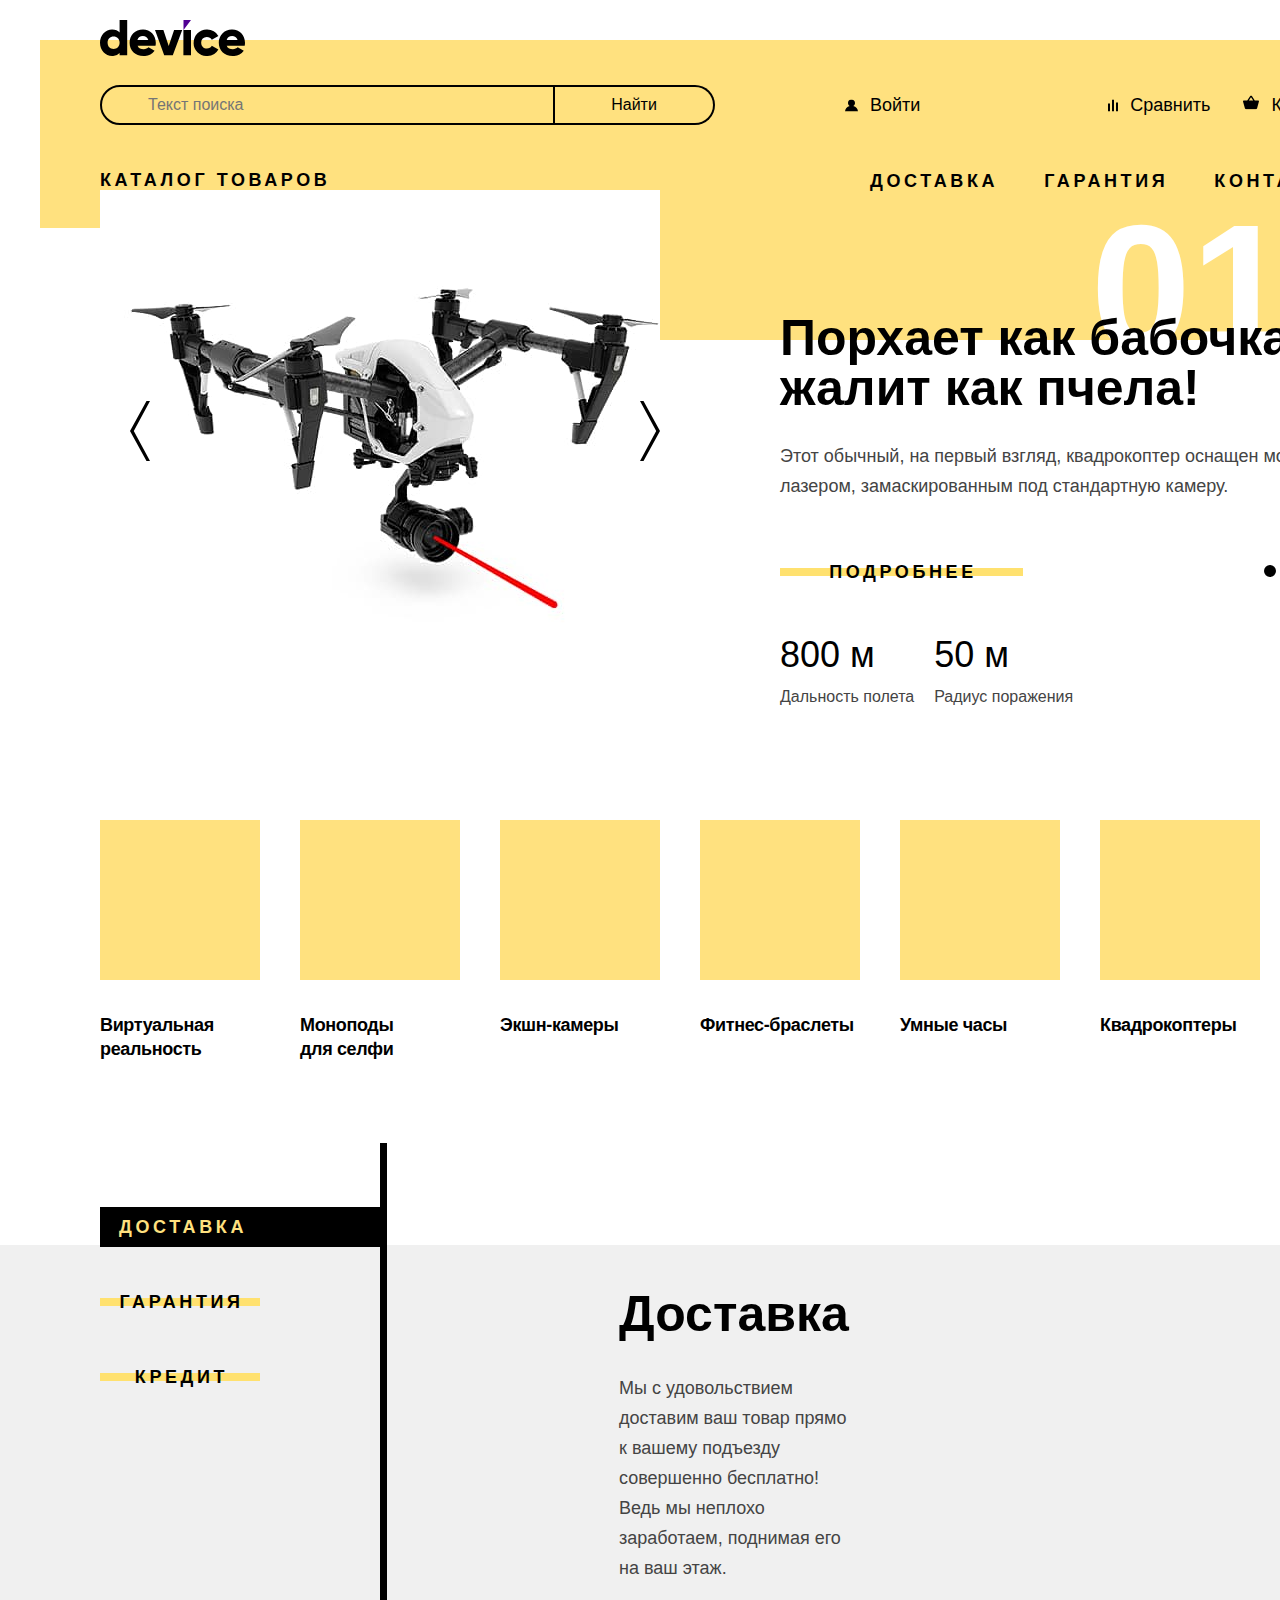
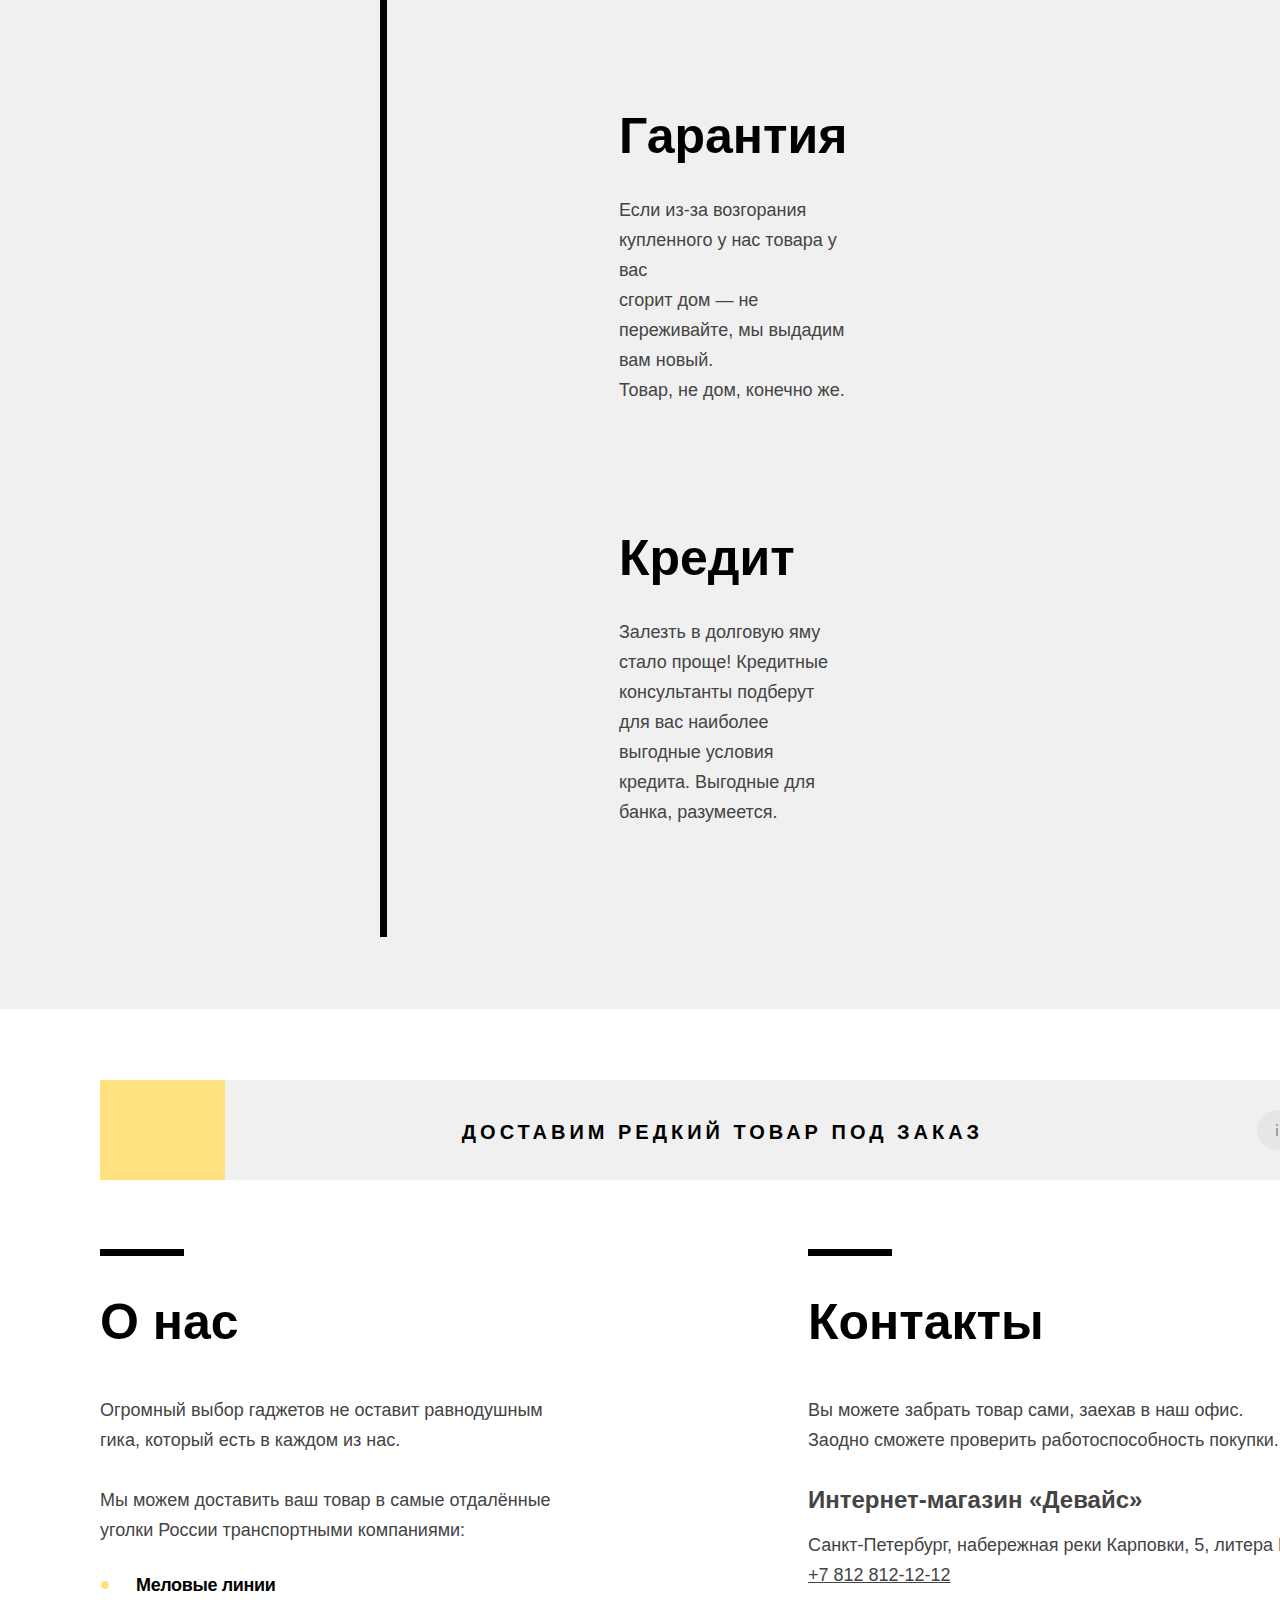
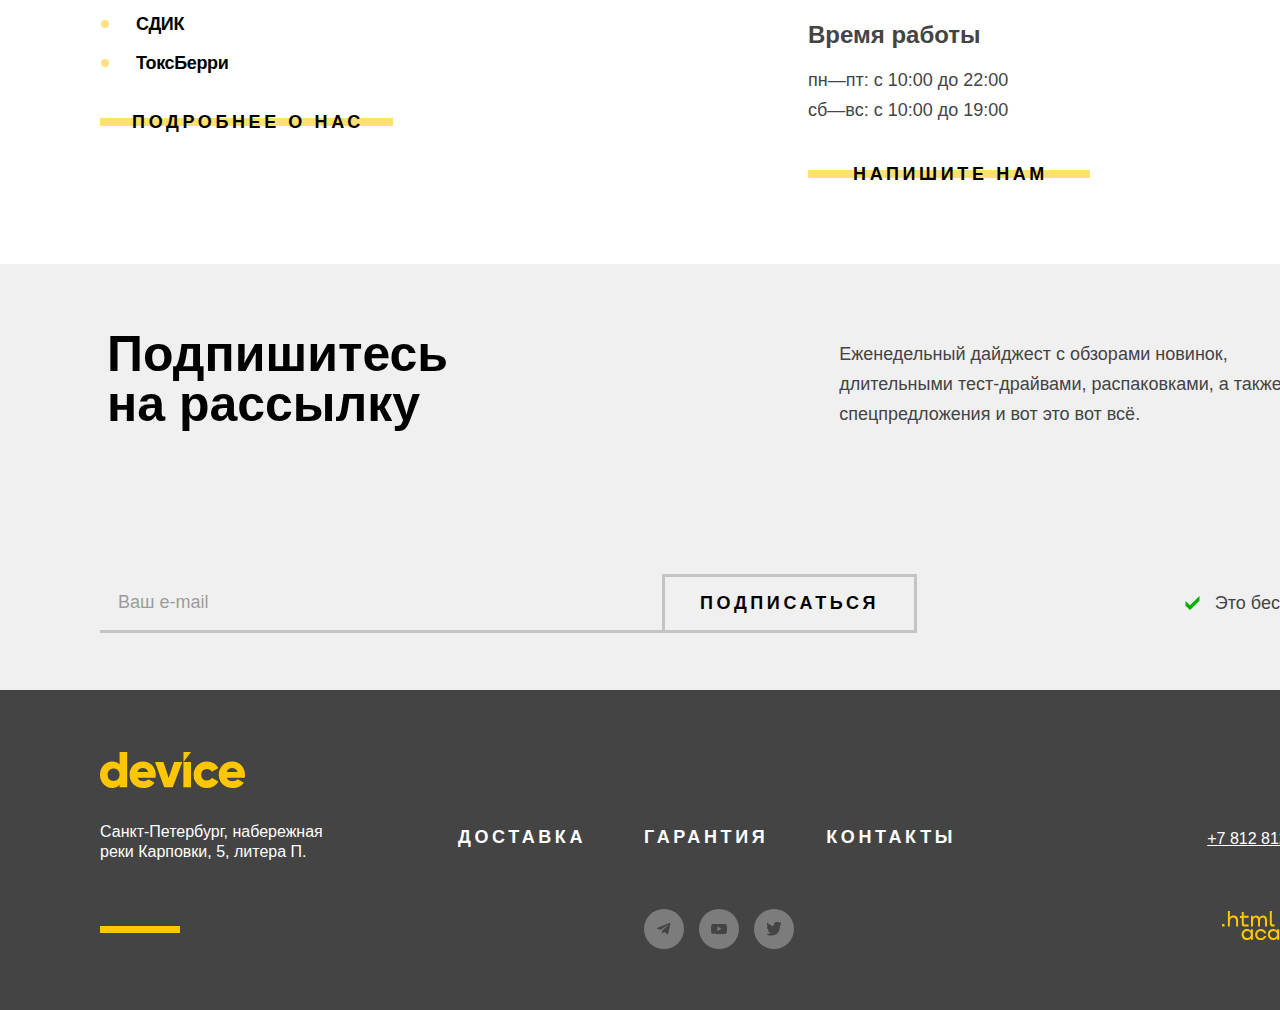
==== commit 6dc4f09b: "вносит изменения в главную страницу" ====
--- a/index.html
+++ b/index.html
@@ -10,548 +10,558 @@
   <body>
     <!-- Шапка -->
     <div class="page_wrapper">
-    <header class="page_header container">
-      <a href="#">
-        <img class="page_logo" alt="Логотип Девайс." src="image/logo_device.svg" width="145" height="36">
-      </a>
-
-      <div class="header_user_bar">
-        <form class="search_form" action="https://echo.htmlacademy.ru/" method="post">
-          <label class="visually_hidden" for="text_search">
-            Поиск по сайту.
-          </label>
-          <input class="text_search" type="text" name="text_search" placeholder="Текст поиска">
-          <button class="button_search" type="submit">
-            Найти
-          </button>
-        </form>
-
-        <div class="user_bar_wrapper">
-          <div class="link_wrapper">
-            <a class="header_link login_link" href="#">
-              Войти
+      <header class="page_header container">
+        <a href="#">
+          <img class="page_logo" alt="Логотип Девайс." src="image/logo_device.svg" width="145" height="36">
+        </a>
+
+        <div class="header_user_bar">
+          <form class="search_form" action="https://echo.htmlacademy.ru/" method="post">
+            <label class="visually_hidden" for="text_search">
+              Поиск по сайту.
+            </label>
+            <input class="text_search" type="text" name="text_search" placeholder="Текст поиска">
+            <button class="button_search" type="submit">
+              Найти
+            </button>
+          </form>
+
+          <div class="user_bar_wrapper">
+            <div class="link_wrapper">
+              <a class="header_link login_link" href="#">
+                Войти
+              </a>
+            </div>
+            <a class="header_link compare_link" href="#">
+              Сравнить
             </a>
-          </div>
-          <a class="header_link compare_link" href="#">
-            Сравнить
-          </a>
-          <button class="header_link basket_link" type="button">
-            Корзина
-          </button>
+            <button class="header_link basket_link" type="button">
+              Корзина
+            </button>
+          </div>
         </div>
-      </div>
-
-      <!-- Навигация -->
-      <nav class="navigation">
-        <div class="catalog_sublist_container">
-        <button class="catalog_button" type="button">
-          Каталог товаров
-        </button>
-        <span class="catalog_dropdown">
-        </span>
-        <div class="submenu">
-        <ul class="submenu_list">
-          <li class="submenu_item">
-            <a class="submenu_item_link" href="#">
-              Виртуальная реальность
-            </a>
-          </li>
-          <li class="submenu_item">
-            <a class="submenu_item_link" href="#">
-              Моноподы для cелфи
-            </a>
-          </li>
-          <li class="submenu_item">
-            <a class="submenu_item_link" href="#">
-              Экшн-камеры
-            </a>
-          </li>
-          <li class="submenu_item">
-            <a class="submenu_item_link" href="#">
-              Фитнес-браслеты
-            </a>
-          </li>
-          <li class="submenu_item">
-            <a class="submenu_item_link" href="#">
-              Умные часы
-            </a>
-          </li>
-          <li class="submenu_item">
-            <a class="submenu_item_link" href="#">
-              Квадрокоптеры
-            </a>
-          </li>
-        </ul>
-        </div>
-      </div>
-
-        <div class="navigation_list_container">
-        <ul class="navigation_list">
-          <!--Для активного пункта добавить в тег <a> класс is_active-->
-          <li class="navigation_item">
-            <a class="navigation_link" href="#">
-              Доставка
-            </a>
-          </li>
-
-          <li class="navigation_item">
-            <a class="navigation_link" href="#">
-              Гарантия
-            </a>
-          </li>
-
-          <li class="navigation_item">
-            <a class="navigation_link" href="#">
-              Контакты
-            </a>
-          </li>
-        </ul>
-        </div>
-      </nav>
-    </header>
-
-    <main class="main_container">
-      <h1 class="visually_hidden">
-        Девайс
-      </h1>
-      <section class="section_slider container">
-        <h2 class="visually_hidden">Слайдер с товарами</h2>
-        <div class="slider_button">
-          <button class="slider_button_previous" type="button">
-            <span class="visually_hidden">Предыдущее фото</span>
-          </button>
-          <button class="slider_button_next" type="button">
-            <span class="visually_hidden">Следующее фото</span>
-          </button>
-        </div>
-
-        <div class="pagination visually_hidden">
-          <button type="button">
-            <span class="visually_hidden">1</span>
-          </button>
-          <button type="button">
-            <span class="visually_hidden">2</span>
-          </button>
-          <button type="button">
-            <span class="visually_hidden">3</span>
-          </button>
-        </div>
-
-        <div class="drone_slide slide">
-          <img class="slider_image" src="image/slider_1.jpg" alt="Фото квадрокоптера.">
-          <div class="flex_slide_container">
-            <span class="number_slide">
-              01
+
+        <!-- Навигация -->
+        <nav class="navigation">
+          <div class="catalog_sublist_container">
+            <button class="catalog_button" type="button">
+              Каталог товаров
+            </button>
+            <span class="catalog_dropdown">
             </span>
-            <h3 class="title">
-              Порхает как бабочка, жалит как пчела!
-            </h3>
-            <p class="description description_slide">
-              Этот обычный, на первый взгляд, квадрокоптер оснащен мощным лазером, замаскированным
-              под стандартную
-              камеру.
-            </p>
-            <a class="button button_slider" href="#">
-              Подробнее
-            </a>
-
-            <dl class="advantages_list">
-              <div class="slider_features_item">
-                <dt class="description">
-                  Дальность полета
-                </dt>
-                <dd class="indicators">
-                  800 м
-                </dd>
-              </div>
-              <div class="slider_features_item">
-                <dt class="description">
-                  Радиус поражения
-                </dt>
-                <dd class="indicators">
-                  50 м
-                </dd>
-              </div>
-            </dl>
-          </div>
-        </div>
-
-      <div class="fitness_watch_slide slide">
-        <img class="slider_image" src="image/slider_2.jpg" alt="Фото квадрокоптера.">
-        <div class="grid_container">
-          <span class="number_slide">
-            02
-          </span>
-          <h3 class="title">
-            Худеем правильно!
-          </h3>
-          <p class="description description_slide">
-            Мотивирующие фитнес-браслеты помогут найти в себе силы не пропускать занятия и соблюдать
-            диету.
-          </p>
-          <a class="button" href="#">
-            Подробнее
-          </a>
-
-          <dl class="advantages_list">
-            <div class="slider_features_item">
-              <dt class="description">
-                Без подзарядки
-              </dt>
-              <dd class="indicators">
-                48 часов
-              </dd>
-            </div>
-          </dl>
-        </div>
-      </div>
-
-      <div class="monopods_slide slide">
-        <img class="slider_image" src="image/slider_3.jpg" alt="Фото квадрокоптера.">
-        <div class="grid_container">
-          <span class="number_slide">
-            03
-          </span>
-          <h3 class="title">Делай селфи, как Бен Стиллер!
-          </h3>
-          <p class="description description_slide">Самая длинная палка для селфи доступна в нашем магазине. Восемь
-            (Восемь, Карл!) метров
-            длиной и весом всего 5 кг.
-          </p>
-          <a class="button" href="#">
-            Подробнее
-          </a>
-
-          <dl class="advantages_list">
-            <div class="slider_features_item">
-              <dt class="description">
-                Длина палки
-              </dt>
-              <dd class="indicators">
-                8,5 м
-              </dd>
-            </div>
-            <div class="slider_features_item">
-              <dt class="description">
-                Вес палки
-              </dt>
-              <dd class="indicators">
-                5 кг
-              </dd>
-            </div>
-            <div class="slider_features_item">
-              <dt class="description">
-                Материал
-              </dt>
-              <dd class="indicators">
-                Карбон
-              </dd>
-            </div>
-          </dl>
-        </div>
-      </div>
-      </section>
-
-      <section class="section_submenu_products container">
-        <h2 class="visually_hidden">
-          Категории товаров
-        </h2>
-        <ul class="submenu_products">
-          <li class="submenu_products_item">
-            <a class="submenu_products_link virtual_reality" href="#">
-              Виртуальная
-              реальность
-            </a>
-          </li>
-
-          <li class="submenu_products_item">
-            <a class="submenu_products_link monopods" href="#">
-              Моноподы
-              для селфи
-            </a>
-          </li>
-
-          <li class="submenu_products_item">
-            <a class="submenu_products_link action_camera" href="#">
-              Экшн-камеры
-            </a>
-          </li>
-
-          <li class="submenu_products_item">
-            <a class="submenu_products_link fitness_bracelet" href="#">
-              Фитнес-браслеты
-            </a>
-          </li>
-
-          <li class="submenu_products_item">
-            <a class="submenu_products_link smart_watch" href="#">
-              Умные часы
-            </a>
-          </li>
-
-          <li class="submenu_products_item">
-            <a class="submenu_products_link drones" href="#">
-              Квадрокоптеры
-            </a>
-          </li>
-        </ul>
-      </section>
-
-
-      <!-- Tab-->
-      <section class="advantages_tabs">
-        <h2 class="visually-hidden">
-          Преимущества интернет-магазина Device.
-        </h2>
-        <div class="container">
-          <div class="">
-            <button class="button" type="button">
-              Доставка
-            </button>
-            <button class="button" type="button">
-              Гарантия
-            </button>
-            <button class="button" type="button">
-              Кредит
-            </button>
-          </div>
-          <div class="content_tabs">
-            <div class="">
-              <h3 class="title">Доставка</h3>
-              <p class="">
-                Мы с удовольствием доставим ваш товар прямо
-                <br>
-                к вашему подъезду совершенно бесплатно!
-                <br>
-                Ведь мы неплохо заработаем, поднимая его на ваш этаж.
+            <div class="submenu">
+              <ul class="submenu_list">
+                <li class="submenu_item">
+                  <a class="submenu_item_link" href="#">
+                    Виртуальная реальность
+                  </a>
+                </li>
+                <li class="submenu_item">
+                  <a class="submenu_item_link" href="#">
+                    Моноподы для cелфи
+                  </a>
+                </li>
+                <li class="submenu_item">
+                  <a class="submenu_item_link" href="#">
+                    Экшн-камеры
+                  </a>
+                </li>
+                <li class="submenu_item">
+                  <a class="submenu_item_link" href="#">
+                    Фитнес-браслеты
+                  </a>
+                </li>
+                <li class="submenu_item">
+                  <a class="submenu_item_link" href="#">
+                    Умные часы
+                  </a>
+                </li>
+                <li class="submenu_item">
+                  <a class="submenu_item_link" href="#">
+                    Квадрокоптеры
+                  </a>
+                </li>
+              </ul>
+            </div>
+          </div>
+
+          <div class="navigation_list_container">
+            <ul class="navigation_list">
+              <!--Для активного пункта добавить в тег <a> класс is_active-->
+              <li class="navigation_item">
+                <a class="navigation_link" href="#">
+                  Доставка
+                </a>
+              </li>
+
+              <li class="navigation_item">
+                <a class="navigation_link" href="#">
+                  Гарантия
+                </a>
+              </li>
+
+              <li class="navigation_item">
+                <a class="navigation_link" href="#">
+                  Контакты
+                </a>
+              </li>
+            </ul>
+          </div>
+        </nav>
+      </header>
+
+      <main class="main_container">
+        <h1 class="visually_hidden">
+          Девайс
+        </h1>
+        <section class="slider container">
+          <h2 class="visually_hidden">Слайдер с товарами</h2>
+          <div class="slider_controls">
+            <button class="slider_button button_previous" type="button">
+              <span class="visually_hidden">Предыдущее фото</span>
+            </button>
+            <button class="slider_button button_next" type="button">
+              <span class="visually_hidden">Следующее фото</span>
+            </button>
+          </div>
+
+          <div class="slider_pagination">
+            <button class="slides_radio is_active " type="button">
+              <span class="visually_hidden">1</span>
+            </button>
+            <button class="slides_radio" type="button">
+              <span class="visually_hidden">2</span>
+            </button>
+            <button class="slides_radio" type="button">
+              <span class="visually_hidden">3</span>
+            </button>
+          </div>
+
+          <div class="slider_item is_active">
+            <img class="slider_image" src="image/slider_1.jpg" alt="Фото квадрокоптера.">
+            <div class="slider_desc_wrapper">
+              <span class="number_slide">
+                01
+              </span>
+              <h3 class="title slogan_slider">
+                Порхает как бабочка,
+                жалит как пчела!
+              </h3>
+              <p class="description_slide">
+                Этот обычный, на первый взгляд, квадрокоптер оснащен мощным лазером, замаскированным
+                под стандартную
+                камеру.
               </p>
-            </div>
-            <div class="content_tabs">
-              <h3 class="title">Гарантия</h3>
-              <p class="tabs-text">
-                Если из-за возгорания купленного у нас товара у вас
-                <br>
-                сгорит дом — не переживайте, мы выдадим вам новый.
-                <br>
-                Товар, не дом, конечно же.
+              <a class="button button_about" href="#">
+                Подробнее
+              </a>
+
+              <dl class="advantages_list">
+                <div class="slider_advantages_item">
+                  <dt class="slider_advantages_name">
+                    Дальность полета
+                  </dt>
+                  <dd class="slider_advantages_value">
+                    800 м
+                  </dd>
+                </div>
+                <div class="slider_advantages_item">
+                  <dt class="slider_advantages_name">
+                    Радиус поражения
+                  </dt>
+                  <dd class="slider_advantages_value">
+                    50 м
+                  </dd>
+                </div>
+              </dl>
+            </div>
+          </div>
+
+          <div class="slider_item">
+            <img class="slider_image" src="image/slider_2.jpg" alt="Фото квадрокоптера.">
+            <div class="slider_desc_wrapper">
+              <span class="number_slide">
+                02
+              </span>
+              <h3 class="title slogan_slider">
+                Худеем правильно!
+              </h3>
+              <p class="description_slide">
+                Мотивирующие фитнес-браслеты помогут найти в себе силы не пропускать занятия и соблюдать
+                диету.
               </p>
-            </div>
-            <div class="tabs-content tabs-credit">
-              <h3 class="title">Кредит</h3>
-              <p class="">
-                Залезть в долговую яму стало проще! Кредитные
-                <br>
-                консультанты подберут для вас наиболее
-                <br>
-                выгодные условия кредита. Выгодные
-                для банка, разумеется.
+              <a class="button button_about " href="#">
+                Подробнее
+              </a>
+
+              <dl class="advantages_list">
+                <div class="slider_advantages_item ">
+                  <dt class="slider_advantages_name">
+                    Без подзарядки
+                  </dt>
+                  <dd class="slider_advantages_value">
+                    48 часов
+                  </dd>
+                </div>
+              </dl>
+            </div>
+          </div>
+
+          <div class="slider_item">
+            <img class="slider_image" src="image/slider_3.jpg" alt="Фото квадрокоптера.">
+            <div class="slider_desc_wrapper">
+              <span class="number_slide">
+                03
+              </span>
+              <h3 class="title slogan_slider">
+                Делай селфи, как Бен Стиллер!
+              </h3>
+              <p class="description_slide">Самая длинная палка для селфи доступна в нашем магазине. Восемь
+                (Восемь, Карл!) метров
+                длиной и весом всего 5 кг.
               </p>
-            </div>
-          </div>
-        </div>
-      </section>
-
-      <section class="container_delivery">
-        <h2 class="visually_hidden">
-          Доставка под заказ
-        </h2>
-        <button class="button_delivery" type="button">
-          Доставим редкий товар под заказ
-        </button>
-      </section>
-
-
-      <!-- о нас -->
-      <section class="">
-        <h2 class="visually_hidden">
-          информация о компании
-        </h2>
-        <div class="about_us">
-          <h3 class="title">
-            О нас
-          </h3>
-          <p class="description description_about_us">Огромный выбор гаджетов не оставит равнодушным
-            <br> гика, который есть в каждом из нас.
-          </p>
-          <p class="description description_about_us">Мы можем доставить ваш товар в самые отдалённые
-            <br> уголки России транспортными компаниями:
-          </p>
-          <ul class="about_us_list">
-            <li class="transport_item">
-              Меловые линии
+              <a class="button button_about " href="#">
+                Подробнее
+              </a>
+
+              <dl class="advantages_list">
+                <div class="slider_advantages_item">
+                  <dt class="slider_advantages_name">
+                    Длина палки
+                  </dt>
+                  <dd class="slider_advantages_value">
+                    8,5 м
+                  </dd>
+                </div>
+                <div class="slider_features_item">
+                  <dt class="slider_advantages_name">
+                    Вес палки
+                  </dt>
+                  <dd class="slider_advantages_value">
+                    5 кг
+                  </dd>
+                </div>
+                <div class="slider_features_item">
+                  <dt class="slider_advantages_name">
+                    Материал
+                  </dt>
+                  <dd class="slider_advantages_value">
+                    Карбон
+                  </dd>
+                </div>
+              </dl>
+            </div>
+          </div>
+        </section>
+
+        <section class="section_submenu_products container">
+          <h2 class="visually_hidden">
+            Категории товаров
+          </h2>
+          <ul class="submenu_products">
+            <li class="submenu_products_item">
+              <a class="submenu_products_link virtual_reality" href="#">
+                <h3 class="submenu_products_text">
+                  Виртуальная
+                  <br>
+                  реальность
+                </h3>
+              </a>
             </li>
-            <li class="transport_item">
-              СДИК
+
+            <li class="submenu_products_item">
+              <a class="submenu_products_link monopods" href="#">
+                <h3 class="submenu_products_text">
+                  Моноподы
+                  <br>
+                  для селфи
+                </h3>
+                </h3>
+              </a>
             </li>
-            <li class="transport_item">
-              ТоксБерри
+
+            <li class="submenu_products_item">
+              <a class="submenu_products_link action_camera" href="#">
+                <h3 class="submenu_products_text">
+                  Экшн-камеры
+                </h3>
+              </a>
             </li>
-          </ul>
-          <a class="button" href="#">
-            Подробнее о нас
-          </a>
-        </div>
-
-        <div class="contacts">
-          <h3 class="title">
-            Контакты
-          </h3>
-          <p class="description description_about_us">Вы можете забрать товар сами, заехав в наш офис.
-            <br>Заодно сможете проверить работоспособность покупки.
-          </p>
-          <h4 class="">
-            Интернет-магазин «Девайс»
-          </h4>
-
-          <p class="description">
-            Санкт-Петербург, набережная реки Карповки, 5, литера П.
-          </p>
-          <a href="tel:+78128121212">
-            +7 812 812-12-12
-          </a>
-
-          <h4 class="title_rubik title_contacts">
-            Время работы
-          </h4>
-          <ul class="about_us_list">
-            <li class="description">пн—пт: с 10:00 до 22:00
+
+            <li class="submenu_products_item">
+              <a class="submenu_products_link fitness_bracelet" href="#">
+                <h3 class="submenu_products_text">
+                  Фитнес-браслеты
+                </h3>
+              </a>
             </li>
-            <li class="description">сб—вс: с 10:00 до 19:00
+
+            <li class="submenu_products_item">
+              <a class="submenu_products_link smart_watch" href="#">
+                <h3 class="submenu_products_text">
+                  Умные часы
+                </h3>
+              </a>
             </li>
-          </ul>
-          <a class="button" href="#">
-            Напишите нам
-          </a>
-        </div>
-      </section>
-
-
-      <section class="subscribe">
-        <h2 class="visually_hidden">
-          Подписка на рассылку
-        </h2>
-        <h3 class="title">
-          Подпишитесь
-          <br>на рассылку
-        </h3>
-        <p class="description description_subscribe">
-          Еженедельный дайджест с обзорами новинок,
-          <br>
-          длительными тест-драйвами, распаковками, а также акции,
-          <br> спецпредложения и вот это вот всё.
-        </p>
-
-        <form class="form_email" action="https://echo.htmlacademy.ru/" method="post">
-          <input class="input_email" type="email" name="email" placeholder="Ваш e-mail">
-          <button class="button_subscribe" type="submit">
-            Подписаться
-          </button>
-        </form>
-        <span class="description check_mark">
-          Это бесплатно
-        </span>
-      </section>
-    </main>
-
-    <footer class="footer container">
-      <a href="#">
-        <img class="navigation_page_logo" alt="Логотип Девайс." src="image/logo_device_footer.svg" width="145"
-          height="36">
-      </a>
-
-      <div class="footer_container">
-        <section>
-          <h2 class="visually_hidden">
-            Местоположение
-          </h2>
-
-          <p class="contacts_address">
-            Санкт-Петербург, набережная
-            <br>
-            реки Карповки, 5, литера П.
-          </p>
-        </section>
-
-        <section>
-          <h2 class="visually_hidden">
-            Навигация
-          </h2>
-          <ul class="footer_list">
-            <li class="footer_item">
-              <a class="footer_navigation_link" href="#">
-                Доставка
-              </a>
-            </li>
-            <li class="footer_item">
-              <a class="footer_navigation_link" href="#">
-                Гарантия
-              </a>
-            </li>
-            <li class="footer_item">
-              <a class="footer_navigation_link" href="#">
-                Контакты
+
+            <li class="submenu_products_item">
+              <a class="submenu_products_link drones" href="#">
+                <h3 class="submenu_products_text">
+                  Квадрокоптеры
+                </h3>
               </a>
             </li>
           </ul>
         </section>
 
-        <section>
+
+        <!-- Tab-->
+        <section class="advantages_tabs">
           <h2 class="visually_hidden">
-            Телефон
+            Преимущества интернет-магазина Device.
           </h2>
-          <address>
-            <a class="contacts_address" href="tel:+78128121212">
-              +7 812 812-12-12
+          <div class="container tabs_wrapper">
+            <div class="tabs_button">
+              <button class="button tabs_caption is_active" type="button">
+                Доставка
+              </button>
+              <button class="button tabs_caption" type="button">
+                Гарантия
+              </button>
+              <button class="button tabs_caption" type="button">
+                Кредит
+              </button>
+            </div>
+            <div class="content_tabs">
+              <div class="content_tabs delivery_tabs is_active">
+                <h3 class="title title_tabs">
+                  Доставка
+                </h3>
+                <p class="tabs_text">
+                  Мы с удовольствием доставим ваш товар прямо
+                  <br>
+                  к вашему подъезду совершенно бесплатно!
+                  <br>
+                  Ведь мы неплохо заработаем, поднимая его на ваш этаж.
+                </p>
+              </div>
+              <div class="content_tabs guarantee_tabs">
+                <h3 class="title title_tabs">
+                  Гарантия
+                </h3>
+                <p class="tabs_text">
+                  Если из-за возгорания купленного у нас товара у вас
+                  <br>
+                  сгорит дом — не переживайте, мы выдадим вам новый.
+                  <br>
+                  Товар, не дом, конечно же.
+                </p>
+              </div>
+              <div class="content_tabs credit_tabs">
+                <h3 class="title title_tabs">
+                  Кредит
+                </h3>
+                <p class="tabs_text">
+                  Залезть в долговую яму стало проще! Кредитные
+                  <br>
+                  консультанты подберут для вас наиболее
+                  <br>
+                  выгодные условия кредита. Выгодные
+                  для банка, разумеется.
+                </p>
+              </div>
+            </div>
+          </div>
+        </section>
+
+        <section class="container delivery">
+          <h2 class="visually_hidden">
+            Доставка под заказ
+          </h2>
+          <button class="button_delivery" type="button">
+            Доставим редкий товар под заказ
+          </button>
+        </section>
+
+
+        <!-- о нас -->
+        <div class="container contacts_wrapper">
+          <section class="section_about_us">
+            <h2 class="visually_hidden">
+              Информация о компании
+            </h2>
+            <h3 class="title title_about_us">
+              О нас
+            </h3>
+            <p class="description_about_us">Огромный выбор гаджетов не оставит равнодушным
+              <br> гика, который есть в каждом из нас.
+            </p>
+            <p class="description_about_us">Мы можем доставить ваш товар в самые отдалённые
+              <br> уголки России транспортными компаниями:
+            </p>
+            <ul class="about_us_list">
+              <li class="transport_item">
+                Меловые линии
+              </li>
+              <li class="transport_item">
+                СДИК
+              </li>
+              <li class="transport_item">
+                ТоксБерри
+              </li>
+            </ul>
+            <a class="button button_about_us" href="#">
+              Подробнее о нас
             </a>
-          </address>
+          </section>
+
+          <section class="section_contacts">
+            <h2 class="visually_hidden">
+              Контакты компании
+            </h2>
+            <h3 class="title title_about_us">
+              Контакты
+            </h3>
+            <p class="description_about_us">
+              Вы можете забрать товар сами, заехав в наш офис.
+              <br>
+              Заодно сможете проверить работоспособность покупки.
+            </p>
+            <h4 class="subtitle_about_us">
+              Интернет-магазин «Девайс»
+            </h4>
+            <address class="description_about_us">
+              <p class="adress_about_us">
+                Санкт-Петербург, набережная реки Карповки, 5, литера П.
+              </p>
+              <a class="contacts_phone" href="tel:+78128121212">
+                +7 812 812-12-12
+              </a>
+            </address>
+            <h4 class="subtitle_about_us">
+              Время работы
+            </h4>
+            <div class="time_list">
+              <p class="time_item">пн—пт: с 10:00 до 22:00</p>
+              <p class="time_item">сб—вс: с 10:00 до 19:00</p>
+            </div>
+            <a class="button button_contact" href="#">
+              Напишите нам
+            </a>
+          </section>
+        </div>
+
+        <section class="subscribe">
+          <div class="container ">
+          <h2 class="visually_hidden">
+            Подписка на рассылку
+          </h2>
+          <div class="subscribe_inner">
+            <h3 class="title title_subscribe">
+              Подпишитесь
+              <br>на рассылку
+            </h3>
+            <p class="description_subscribe">
+              Еженедельный дайджест с обзорами новинок,
+              <br>
+              длительными тест-драйвами, распаковками, а также акции,
+              <br> спецпредложения и вот это вот всё.
+            </p>
+          </div>
+
+          <div class="subscribe_form">
+            <form class="form_email" action="https://echo.htmlacademy.ru/" method="post">
+              <input class="input_email" type="email" name="email" placeholder="Ваш e-mail" required=""
+              aria-label="Ваш e-mail">
+              <button class="button_subscribe" type="submit">
+                Подписаться
+              </button>
+            </form>
+          <span class="check_mark">
+            Это бесплатно
+          </span>
+        </div>
+        </div>
         </section>
-
-        <section class="footer_social">
-          <h2 class="visually_hidden">
-            Социальные сети
-          </h2>
-          <ul class="social_list">
-            <li>
-              <a href="#">
-                <span>
-                  ВКонтакте
-                </span>
-              </a>
-            </li>
-
-            <li>
-              <a href="#">
-                <span>
-                  Ютуб
-                </span>
-              </a>
-            </li>
-
-            <li>
-              <a href="#">
-                <span>
-                  Твиттер
-                </span>
-              </a>
-            </li>
-          </ul>
-        </section>
-
-        <section class="footer_logo">
-          <h2 class="visually_hidden">
-            Логотип html академии
-          </h2>
-          <a class="footer_logo_link" href="https://htmlacademy.ru/">
-            <svg width="115" height="33" viewBox="0 0 115 33" fill="none" xmlns="http://www.w3.org/2000/svg">
-              <path
-                d="M0 12.9v2.6h2.5v-2.6H0ZM11.6 4.5c-1.6 0-2.8.7-3.6 1.7h-.1V0h-2v15.5h2v-5.3c0-2.1 1.3-3.6 3.3-3.6 1.8 0 2.9 1.4 2.9 3.2v5.7h2V9.4c.1-3-1.8-4.9-4.5-4.9ZM26.6 4.8h-4.8V1.1h-2v3.8h-1.9v2h1.9v6c0 1.7 1 2.7 2.7 2.7h4.1v-2h-3.7c-.7 0-1.1-.4-1.1-1.1V6.8h4.8v-2ZM41.1 4.6c-1.6 0-2.9.8-3.5 2.1h-.1a3.7 3.7 0 0 0-3.4-2.1c-1.4 0-2.5.8-3.1 1.8h-.1V4.8H29v10.6h2V10c0-2 1-3.5 2.6-3.5 1.5 0 2.4 1 2.4 2.6v6.3h2V9.8c0-2.4 1.4-3.3 2.6-3.3 1.5 0 2.4 1 2.4 2.6v6.3h2V8.9c.1-2.5-1.4-4.3-3.9-4.3ZM47.8 12.7c0 1.7 1 2.7 2.8 2.7h2v-2h-1.7c-.7 0-1.1-.4-1.1-1.1V0h-2v12.7ZM28.9 19.7a4.9 4.9 0 0 0-3.9-1.8c-3.1 0-5.4 2.3-5.4 5.6s2.3 5.6 5.4 5.6c1.8 0 3-.8 3.8-1.9h.1v1.6h2V18.2h-2v1.5Zm-3.6 7.4a3.5 3.5 0 0 1-3.6-3.6c0-2 1.4-3.6 3.6-3.6s3.6 1.6 3.6 3.6c0 1.9-1.4 3.6-3.6 3.6ZM44.2 22c-.5-2.4-2.6-4.1-5.4-4.1a5.4 5.4 0 0 0-5.6 5.6c0 3.1 2.2 5.6 5.6 5.6 2.8 0 4.9-1.8 5.4-4.2h-2.1a3.4 3.4 0 0 1-3.3 2.3 3.5 3.5 0 0 1-3.6-3.6c0-2 1.4-3.6 3.6-3.6 1.6 0 2.8 1 3.3 2.2h2.1V22ZM55.1 19.7a4.9 4.9 0 0 0-3.9-1.8c-3.1 0-5.4 2.3-5.4 5.6s2.3 5.6 5.4 5.6c1.8 0 3-.8 3.8-1.9h.1v1.6h2V18.2h-2v1.5Zm-3.6 7.4a3.5 3.5 0 0 1-3.6-3.6c0-2 1.4-3.6 3.6-3.6s3.6 1.6 3.6 3.6c0 1.9-1.5 3.6-3.6 3.6ZM68.7 19.8a5 5 0 0 0-3.9-1.9c-3.1 0-5.4 2.3-5.4 5.6s2.2 5.6 5.4 5.6c1.7 0 3-.8 3.8-1.8h.1v1.5h2V13.4h-2v6.4Zm-3.6 7.3a3.5 3.5 0 0 1-3.6-3.6c0-2 1.4-3.6 3.6-3.6s3.6 1.6 3.6 3.6c-.1 2-1.5 3.6-3.6 3.6ZM78.3 17.9a5.4 5.4 0 0 0-5.5 5.6c0 3 2.1 5.6 5.5 5.6 2.5 0 4.5-1.3 5.2-3.6h-2.1c-.5 1-1.6 1.6-3 1.6-1.9 0-3.3-1.3-3.4-2.9h8.8c.2-3.6-2-6.3-5.5-6.3Zm0 1.9c1.7 0 3 1 3.3 2.6h-6.5a3.2 3.2 0 0 1 3.2-2.6ZM98.2 17.9a4 4 0 0 0-3.6 2h-.1c-.6-1.2-1.8-2-3.4-2-1.4 0-2.5.7-3.1 1.8v-1.5h-1.9v10.6h2v-5.4c0-2 1-3.4 2.6-3.5 1.5 0 2.4 1 2.4 2.6v6.3h2v-5.6c0-2.4 1.4-3.3 2.6-3.3 1.5 0 2.4 1 2.4 2.6v6.3h2v-6.5c.1-2.6-1.4-4.4-3.9-4.4ZM109.4 27l-3.6-8.9h-2.2l4.8 11.6c-.3.9-.7 1.2-1.7 1.2h-2.5v2h2.5c1.8 0 2.8-.8 3.5-2.6l4.7-12.2h-2.1l-3.4 8.9Z"
-                fill="#FFC700" />
-            </svg>
-          </a>
-        </section>
-      </div>
-    </footer>
-   </div>
+      </main>
+
+      <footer class="footer">
+        <div class="container">
+        <a href="#">
+          <img class="footer_page_logo" alt="Логотип Девайс." src="image/logo_device_footer.svg" width="145"
+            height="36">
+        </a>
+
+          <section class="section_footer">
+            <h2 class="visually_hidden">
+              Контактная информация
+            </h2>
+
+            <p class="contacts_address">
+              Санкт-Петербург, набережная
+              <br>
+              реки Карповки, 5, литера П.
+            </p>
+
+            <ul class="footer_list">
+              <li class="footer_item">
+                <a class="footer_navigation_link" href="#">
+                  Доставка
+                </a>
+              </li>
+              <li class="footer_item">
+                <a class="footer_navigation_link" href="#">
+                  Гарантия
+                </a>
+              </li>
+              <li class="footer_item">
+                <a class="footer_navigation_link" href="#">
+                  Контакты
+                </a>
+              </li>
+            </ul>
+
+              <a class="contacts_phone_footer" href="tel:+78128121212">
+                +7 812 812-12-12
+              </a>
+
+            <ul class="footer_social_list">
+              <li class="footer_social_item">
+                <a class="footer_social_link social_link_tg" href="https://t.me/htmlacademy">
+                  <span class="visually_hidden">
+                    Телеграм.
+                  </span>
+                </a>
+              </li>
+
+              <li class="footer_social_item">
+                <a class="footer_social_link social_link_yout" href="https://www.youtube.com/user/htmlacademyru">
+                  <span class="visually_hidden">
+                    YouTube.
+                  </span>
+                </a>
+              </li>
+
+              <li class="footer_social_item">
+                <a class="footer_social_link social_link_tw" href="https://twitter.com/htmlacademy_ru">
+                  <span class="visually_hidden">
+                    Twitter.
+                  </span>
+                </a>
+              </li>
+            </ul>
+
+            <a class="footer_logo_link" href="https://htmlacademy.ru/">
+              <svg width="115" height="33" viewBox="0 0 115 33" fill="none" xmlns="http://www.w3.org/2000/svg">
+                <path
+                  d="M0 12.9v2.6h2.5v-2.6H0ZM11.6 4.5c-1.6 0-2.8.7-3.6 1.7h-.1V0h-2v15.5h2v-5.3c0-2.1 1.3-3.6 3.3-3.6 1.8 0 2.9 1.4 2.9 3.2v5.7h2V9.4c.1-3-1.8-4.9-4.5-4.9ZM26.6 4.8h-4.8V1.1h-2v3.8h-1.9v2h1.9v6c0 1.7 1 2.7 2.7 2.7h4.1v-2h-3.7c-.7 0-1.1-.4-1.1-1.1V6.8h4.8v-2ZM41.1 4.6c-1.6 0-2.9.8-3.5 2.1h-.1a3.7 3.7 0 0 0-3.4-2.1c-1.4 0-2.5.8-3.1 1.8h-.1V4.8H29v10.6h2V10c0-2 1-3.5 2.6-3.5 1.5 0 2.4 1 2.4 2.6v6.3h2V9.8c0-2.4 1.4-3.3 2.6-3.3 1.5 0 2.4 1 2.4 2.6v6.3h2V8.9c.1-2.5-1.4-4.3-3.9-4.3ZM47.8 12.7c0 1.7 1 2.7 2.8 2.7h2v-2h-1.7c-.7 0-1.1-.4-1.1-1.1V0h-2v12.7ZM28.9 19.7a4.9 4.9 0 0 0-3.9-1.8c-3.1 0-5.4 2.3-5.4 5.6s2.3 5.6 5.4 5.6c1.8 0 3-.8 3.8-1.9h.1v1.6h2V18.2h-2v1.5Zm-3.6 7.4a3.5 3.5 0 0 1-3.6-3.6c0-2 1.4-3.6 3.6-3.6s3.6 1.6 3.6 3.6c0 1.9-1.4 3.6-3.6 3.6ZM44.2 22c-.5-2.4-2.6-4.1-5.4-4.1a5.4 5.4 0 0 0-5.6 5.6c0 3.1 2.2 5.6 5.6 5.6 2.8 0 4.9-1.8 5.4-4.2h-2.1a3.4 3.4 0 0 1-3.3 2.3 3.5 3.5 0 0 1-3.6-3.6c0-2 1.4-3.6 3.6-3.6 1.6 0 2.8 1 3.3 2.2h2.1V22ZM55.1 19.7a4.9 4.9 0 0 0-3.9-1.8c-3.1 0-5.4 2.3-5.4 5.6s2.3 5.6 5.4 5.6c1.8 0 3-.8 3.8-1.9h.1v1.6h2V18.2h-2v1.5Zm-3.6 7.4a3.5 3.5 0 0 1-3.6-3.6c0-2 1.4-3.6 3.6-3.6s3.6 1.6 3.6 3.6c0 1.9-1.5 3.6-3.6 3.6ZM68.7 19.8a5 5 0 0 0-3.9-1.9c-3.1 0-5.4 2.3-5.4 5.6s2.2 5.6 5.4 5.6c1.7 0 3-.8 3.8-1.8h.1v1.5h2V13.4h-2v6.4Zm-3.6 7.3a3.5 3.5 0 0 1-3.6-3.6c0-2 1.4-3.6 3.6-3.6s3.6 1.6 3.6 3.6c-.1 2-1.5 3.6-3.6 3.6ZM78.3 17.9a5.4 5.4 0 0 0-5.5 5.6c0 3 2.1 5.6 5.5 5.6 2.5 0 4.5-1.3 5.2-3.6h-2.1c-.5 1-1.6 1.6-3 1.6-1.9 0-3.3-1.3-3.4-2.9h8.8c.2-3.6-2-6.3-5.5-6.3Zm0 1.9c1.7 0 3 1 3.3 2.6h-6.5a3.2 3.2 0 0 1 3.2-2.6ZM98.2 17.9a4 4 0 0 0-3.6 2h-.1c-.6-1.2-1.8-2-3.4-2-1.4 0-2.5.7-3.1 1.8v-1.5h-1.9v10.6h2v-5.4c0-2 1-3.4 2.6-3.5 1.5 0 2.4 1 2.4 2.6v6.3h2v-5.6c0-2.4 1.4-3.3 2.6-3.3 1.5 0 2.4 1 2.4 2.6v6.3h2v-6.5c.1-2.6-1.4-4.4-3.9-4.4ZM109.4 27l-3.6-8.9h-2.2l4.8 11.6c-.3.9-.7 1.2-1.7 1.2h-2.5v2h2.5c1.8 0 2.8-.8 3.5-2.6l4.7-12.2h-2.1l-3.4 8.9Z"
+                  fill="#FFC700" />
+              </svg>
+            </a>
+          </section>
+        </div>
+      </footer>
+    </div>
   </body>
 
 </html>
--- a/styles/styles.css
+++ b/styles/styles.css
@@ -392,446 +392,742 @@
   border-bottom: 1px solid #000000;
   padding-bottom: 2px;
 }
-/*
-
-.main_container {
-  flex-grow: 1;
-}
-
-a {
+
+
+/* Слайдер */
+.slider {
+  display: flex;
+  flex-wrap: wrap;
+  position: relative;
+  z-index: 2;
+  padding-bottom: 35px;
+}
+
+.slider_controls{
+  display: flex;
+  width: 530px;
+  justify-content: space-between;
+  position: absolute;
+  top: 173px;
+  left: 70px;
+  z-index: 3;
+}
+
+.slider_button {
+  border: none;
+  top: 211px;
+  background-color: transparent;
+  background-repeat: no-repeat;
+  background-size: cover;
+  width: 20px;
+  height: 60px;
+  cursor: pointer;
+}
+
+.button_previous {
+  left: 540px;
+  background-image: url("../image/arrow.svg");
+}
+
+.button_next {
+  left: 30px;
+  background-image: url("../image/arrow.svg");
+  transform: rotate(180deg);
+}
+
+.slider_pagination{
+  width: 76px;
+  position: absolute;
+  right: 40px;
+  top: 65%;
+  display: grid;
+  grid-template-columns: repeat(3, 1fr);
+  gap: 20px;
+  z-index: 2;
+}
+
+.slides_radio {
+  padding: 0;
+  width: 12px;
+  height: 12px;
+  background-color: #ffffff;
+  cursor: pointer;
+  border: 2px solid #000000;
+  border-radius: 50%;
+  transition: background-color 0.2s;
+  display: flex;
+  position: relative;
+}
+
+.slides_radio.is_active {
+  background-color: #000000;
+}
+
+.slider_item {
+  display: none;
+  width: 100%;
+  background-image: linear-gradient(#ffe17f 112px, #ffffff 112px);
+  justify-content: flex-end;
+}
+
+.slider_item.is_active {
+  display: flex;
+}
+
+.slider_image {
+  position: absolute;
+  top: 0;
+  left: 40px;
+  width: 560px;
+  margin-right: 40px;
+  transform: translateY(-38px);
+}
+
+.slider_desc_wrapper {
+  position: relative;
+  width: 560px;
+  padding: 45px 0 0 0;
+}
+
+.number_slide {
+  display: block;
+  color: #ffffff;
+  font-size: 180px;
+  font-weight: 700;
+  margin: 0;
+  padding: 0 49px 0 0;
+  margin-bottom: 10px;
+  background-color: #ffe17f;
+  text-align: end;
+}
+
+.slogan_slider {
+  margin-bottom: 28px;
+}
+
+.description_slide {
+  margin: 0;
+  margin-bottom: 51px;
+}
+
+.button_about {
+  min-width: 220px;
+  margin-bottom: 48px;
+}
+
+.advantages_list {
+  margin: 0;
+  padding: 0;
+  display: flex;
+  flex-wrap: wrap;
+}
+
+.slider_advantages_item {
+  display: grid;
+  grid-template-columns: 1fr;
+  gap: 12px;
+  margin: 0 20px 0 0;
+}
+
+.slider_advantages_item:nth-child(3n) {
+  margin-right: 0;
+}
+
+.slider_advantages_value {
+  margin: 0;
+  font-size: 36px;
+  color: #000000;
+}
+
+.slider_advantages_name {
+  margin: 0;
+  font-size: 16px;
+  grid-row-start: 2;
+}
+
+
+/* Подменю */
+
+.section_submenu_products{
+padding-top: 73px;
+  padding-bottom: 35px;
+}
+
+.submenu_products {
+  list-style: none;
+  padding: 0;
+  margin: 0;
+  display: grid;
+  grid-template-columns: repeat(6, 160px);
+  gap: 40px;
+}
+
+.submenu_products_item {
+  display: flex;
+  flex-direction: column;
+  flex-wrap: wrap;
+}
+
+.submenu_products_link {
+  padding: 160px 0 0 0;
+  margin: 0;
+  background-color: transparent;
   text-decoration: none;
   color: #000000;
-}
-
-.title_raleway {
-  font-family: 'Raleway';
-  font-style: normal;
+  font-family: "Raleway", Arial, sans-serif;
   font-weight: 800;
-  font-size: 50px;
-  line-height: 50px;
-  margin: 0;
-}
-
-.title_rubik {
-  font-family: 'Rubik';
-  font-style: normal;
-  font-weight: 700;
-  font-size: 24px;
-  line-height: 30px;
-  color: #444444;
-}
-
-.container {
-  max-width: 1160px;
+  line-height: 24px;
+  letter-spacing: -0.02em;
+  position: relative;
+  flex-grow: 1;
+}
+
+.submenu_products_text {
+  display: flex;
+  padding: 33px 0 0 0;
+  background-color: transparent;
+  margin: 0;
+  font-size: 18px;
+  line-height: 24px;
+  font-weight: 800;
+}
+
+.submenu_products_link::before {
+  content: "";
+  position: absolute;
+  width: 160px;
+  height: 160px;
+  background-color: #ffe17f;
+  background-repeat: no-repeat;
+  background-size: auto;
+  left: 0;
+  top: 0;
+}
+
+.virtual_reality::before {
+  background-image: url("../image/virtual_reality.svg");
+  background-repeat: no-repeat;
+  background-position: center;
+}
+
+.monopods::before {
+  background-image: url("../image/monopods.svg");
+  background-repeat: no-repeat;
+  background-position: bottom;
+}
+
+.action_camera::before {
+  background-image: url("../image/action_camera.svg");
+  background-repeat: no-repeat;
+  background-position: center;
+}
+
+.fitness_bracelet::before {
+  background-image: url("../image/fitness_bracelet.svg");
+  background-repeat: no-repeat;
+  background-position: center;
+}
+
+.smart_watch::before {
+  background-image: url("../image/smart_watches.svg");
+  background-repeat: no-repeat;
+  background-position: center;
+}
+
+.drones::before {
+  background-image: url("../image/quadrocopters.svg");
+  background-repeat: no-repeat;
+  background-position: center;
+}
+
+
+/*tabs*/
+.advantages_tabs{
+  background-image: linear-gradient(#ffffff 149px, #f0f0f0 149px);
+  width: 100%;
+  padding-top: 47px;
+  padding-bottom: 72px;
+  margin: 0;
+}
+
+.tabs_wrapper {
+  display: grid;
+  grid-template-columns: 287px 1fr;
+}
+
+.tabs_button{
+  display: flex;
+  flex-direction: column;
+  flex-wrap: wrap;
+  padding: 64px 0 30px 0;
+  border-right: #000000 7px solid;
+}
+
+.tabs_caption {
+  display: flex;
+  position: relative;
+  justify-content: center;
+  width: 160px;
+  height: 40px;
+  margin-bottom: 35px;
+  z-index: 1;
+}
+
+.tabs_caption.is_active {
+  padding-left: 16px;
+  background-image: none;
+  color: #ffe17f;
+}
+
+.tabs_caption.is_active::before {
+  content: "";
+  position: absolute;
+  width: 280px;
+  height: 100%;
+  top: 0;
+  left: 0;
+  background-color: #000000;
+  z-index: -1;
+}
+
+.tabs_caption.is_active:focus {
+  outline: none;
+}
+
+.tabs_caption.is_active:focus::before {
+  outline: 2px solid #af4fff;
+  outline-offset: 2px;
+}
+
+.content_tabs {
+  padding: 73px 278px 55px 116px;
+  position: relative;
+}
+
+.content_tabs {
+
+  background-repeat: no-repeat;
+  transition: 0.25s;
+}
+
+.content_tabs::after {
+  content: "";
+  top: 50%;
+  transform: translateY(-50%);
+  position: absolute;
+}
+
+.title_tabs {
+  margin-bottom: 34px;
+}
+
+.tabs_text{
+  margin: 0;
+}
+
+.content_tabs.is_active {
+  display: block;
+}
+
+/*Заказ товаров*/
+.delivery{
+  padding-top: 71px;
+  padding-bottom: 35px;
+}
+
+.button_delivery {
+  width: 100%;
+  display: block;
   margin: 0 auto;
-  width: 100%;
-}
-
-.main_container_catalog {
-  width: 1440px;
-  margin: 0 auto;
-}
-
-.breadcrumbs_catalog {
-  width: 1079px;
-  margin: 0 auto;
-}
-
-/* /*Шапка */
-/* .page_header {
-  display: flex;
-  flex-wrap: wrap;
-  min-height: 186px;
-  padding-left: 60px;
-  padding-right: 60px;
-  background-image: linear-gradient(#ffffff 40px, #ffe17f 40px);
-}
-
-.navigation {
-  display: flex;
-  flex-wrap: wrap;
-  width: 1040;
-}
-
-.navigation_page_logo {
-  margin-top: 20px;
-  margin-bottom: 30px;
-}
-
-.text_search {
-  font-family: 'Rubik';
-  font-style: normal;
-  font-weight: 400;
-  font-size: 16px;
-  line-height: 20px;
-}
-
-.button_search {
-  font-family: 'Rubik';
-  font-style: normal;
-  font-weight: 400;
-  font-size: 16px;
-  line-height: 20px;
-  width: 160px;
-  height: 46px;
-  background-color: #FFE17F;
-  border: 2px solid #000000;
-  border-radius: 0 50px 50px 0;
-  border-left: none;
-}
-
-.header_user_bar {
-  display: flex;
-  width: 1040px;
-  align-items: center;
-  margin-bottom: 30px;
-}
-
-.user_bar_container {
-  display: flex;
-  flex-wrap: wrap;
-}
-
-
-.icon_login {
-  display: block;
-  width: 230px;
-  font-family: 'Rubik';
-  font-style: normal;
-  font-weight: 400;
-  font-size: 18px;
-  line-height: 30px;
-  padding: 0;
-  padding-left: 28px;
-  border: none;
-  background-color: #FFE17F;
-  margin: 0;
-  position: relative;
-}
-
-.icon_login_office {
-  display: block;
-  width: 146px;
-  font-family: 'Rubik';
-  font-style: normal;
-  font-weight: 400;
-  font-size: 18px;
-  line-height: 30px;
-  padding: 0;
-  padding-left: 28px;
-  border: none;
-  background-color: #FFE17F;
-  margin: 0;
-  position: relative;
-}
-
-.button_exit {
-  display: block;
-  width: 82px;
-  font-family: 'Rubik';
-  font-style: normal;
-  font-weight: 400;
-  font-size: 18px;
-  line-height: 30px;
-  padding: 0;
-  border: none;
-  background-color: #FFE17F;
-  margin: 0;
-  position: relative;
-}
-
-.navigation_list {
-  display: flex;
-  list-style-type: none;
-  margin: 0;
-  padding: 0;
-}
-
-.navigation_item_link {
-  display: block;
-  width: 100px;
-  font-family: 'Rubik';
-  font-style: normal;
-  font-weight: 400;
-  font-size: 18px;
-  line-height: 30px;
-  padding: 0;
-  padding-left: 28px;
-  border: none;
-  background-color: #FFE17F;
-  margin: 0;
-  position: relative;
-}
-
-
-
-.icon_login_office::before,
-.icon_login::before {
-  position: absolute;
-  width: 13px;
-  height: 12px;
-  content: "";
-  background-image: url("../image/login.svg");
-  background-repeat: no-repeat;
-  background-position: center;
-  left: 0;
-  top: 10px;
-}
-
-.icon_compare::before {
-  position: absolute;
-  width: 13px;
-  height: 12px;
-  content: "";
-  background-image: url("../image/compare.svg");
-  background-repeat: no-repeat;
-  background-position: center;
-  left: 0;
-  top: 10px;
-}
-
-.basket {
-  padding: 0;
-  padding-left: 14px;
-}
-
-.basket::before {
-  position: absolute;
-  width: 13px;
-  height: 12px;
-  content: "";
-  background-image: url("../image/basket.svg");
-  background-repeat: no-repeat;
-  background-position: center;
-  left: 0;
-  top: 10px;
-}
-
-.search_form {
-  display: flex;
-  margin-right: 26px;
-}
-
-.text_search {
-  width: 360px;
-  height: 40px;
-  border: 2px solid #000000;
-  border-radius: 50px 0 0 50px;
-  background-color: #FFE17F;
-}
-
-.text_search::placeholder {
+  padding: 41px 140px 36px 145px;
+  text-decoration: none;
   color: #000000;
-}
- */
-/* Подменю шапки */
-/* .submenu_list {
-  list-style-type: none;
-  display: none;
-  font-family: 'Rubik';
-  font-style: normal;
-  font-weight: 400;
-  font-size: 16px;
-  line-height: 18px;
-}
-
-.submenu_item_link {
-  display: block;
-  min-width: 130px;
-  font-family: 'Raleway';
-  font-style: normal;
+  font-family: "Raleway", Arial, sans-serif;
   font-weight: 800;
-  font-size: 18px;
-  line-height: 21px;
+  font-size: 20px;
+  line-height: 23px;
+  text-align: center;
   letter-spacing: 0.2em;
   text-transform: uppercase;
-}
-
-.submenu_item:not(:last-child) {
-  margin-right: 46px;
-}
-
-
-.catalog_button {
-  font-family: 'Raleway';
-  font-style: normal;
-  font-weight: 800;
-  font-size: 18px;
-  line-height: 21px;
-  letter-spacing: 0.2em;
-  text-transform: uppercase;
+  background-color: #f0f0f0;
+  position: relative;
   border: none;
-  background-color: #FFE17F;
-  margin-right: 284px;
+  cursor: pointer;
+}
+
+.button_delivery::before,
+.button_delivery::after {
+  content: "";
+  position: absolute;
+  background-position: 50% 50%;
+  background-repeat: no-repeat;
+}
+
+.button_delivery::before {
+  width: 125px;
+  height: 100%;
+  background-image: url("../image/delivery.svg");
+  background-color: #ffe17f;
+  top: 0;
+  left: 0;
+}
+
+.button_delivery::after {
+  width: 40px;
+  height: 40px;
+  border-radius: 50%;
+  background-image: url("../image/delivery_info_icons.svg");
+  background-color: rgba(220, 220, 220, 0.5);
+  top: 50%;
+  transform: translateY(-50%);
+  right: 43px;
+}
+
+/*О нас*/
+.contacts_wrapper {
+  display: flex;
+  justify-content: space-between;
+  flex-wrap: wrap;
+  padding-top: 34px;
+  padding-bottom: 40px;
+}
+
+.section_about_us {
+  width: 520px;
+  padding: 48px 0 30px 0;
+  position: relative;
+}
+
+.section_contacts::before,
+.section_about_us::before {
+  content: "";
+  position: absolute;
+  width: 84px;
+  height: 7px;
+  background-color: #000000;
+  top: 0;
+  left: 0;
+}
+
+.title_about_us {
+  margin-bottom: 48px;
+}
+
+.description_about_us {
+  margin: 0;
+  margin-bottom: 30px;
+}
+
+.about_us_list {
+  list-style-type: none;
+  margin: 0;
+  margin-bottom: 29px;
+  font-weight: 700;
+  line-height: 20px;
+  letter-spacing: -0.02em;
+  color: #000000;
   padding: 0;
-  width: 294px;
-  text-align: left;
-} */
-
-/* Кнопки */
-
-/* .button {
-  font-family: 'Raleway';
-  font-style: normal;
+  padding-left: 36px;
+}
+
+.transport_item:not(:last-child) {
+  margin-bottom: 19px;
+}
+
+.transport_item {
+  position: relative;
+}
+
+.transport_item::before {
+  content: "";
+  width: 8px;
+  height: 8px;
+  top: 50%;
+  transform: translateY(-50%);
+  left: -35px;
+  background-color: #ffe17f;
+  border-radius: 50%;
+  position: absolute;
+}
+
+.button_about_us {
+  min-width: 270px;
+}
+
+.section_contacts {
+  width: 532px;
+  padding: 48px 0 30px 0;
+  position: relative;
+}
+
+.subtitle_about_us {
+  font-size: 24px;
+  font-weight: 700;
+  margin: 0;
+  margin-bottom: 15px;
+}
+
+.adress_about_us {
+  font-style: normal;
+  margin: 0;
+}
+
+.contacts_phone{
+  font-style: normal;
+  color: #444444;
+}
+
+.time_list {
+  margin: 0;
+  padding: 0;
+  list-style-type: none;
+  margin-bottom: 29px;
+}
+
+.time_item {
+  margin: 0;
+}
+
+.button_contact {
+  min-width: 259px;
+}
+
+/*подписка на рассылку*/
+.subscribe {
+  background-color: #f0f0f0;
+  padding: 65px 0 57px 0;
+}
+
+.subscribe_inner {
+  display: flex;
+  justify-content: space-between;
+  flex-wrap: wrap;
+  margin-bottom: 144px;
+}
+
+.title_subscribe {
+  max-width: 540px;
+  padding-left: 7px;
+}
+
+.description_subscribe {
+  margin: 0;
+  padding: 0;
+  padding-top: 10px;
+  max-width: 553px;
+}
+
+.subscribe_form {
+  display: flex;
+  justify-content: space-between;
+  flex-wrap: wrap;
+}
+
+.form_email {
+  display: flex;
+  align-items: center;
+}
+
+.input_email {
+  font: inherit;
+  border: none;
+  background-color: transparent;
+  width: 558px;
+  min-height: 55px;
+  border-bottom: 3px solid #c4c4c4;
+  outline: none;
+}
+
+.input_email::placeholder {
+  color: rgba(68, 68, 68, 0.5);
+  padding: 12px 20px 10px 16px;
+}
+
+.button_subscribe {
+  max-width: 330px;
+  padding: 16px 35px;
+  font-family: "Raleway", Arial, sans-serif;
   font-weight: 800;
   font-size: 18px;
   line-height: 21px;
   text-align: center;
   letter-spacing: 0.2em;
   text-transform: uppercase;
-} */
-
-/* Слайдер */
-/* .slide {
+  border: 3px solid #c4c4c4;
+  background-color: transparent;
+}
+
+.check_mark {
+  max-width: 220px;
+  margin: auto 0;
+  padding: 0 2px 0 31px;
+  text-align: end;
+  position: relative;
+  background-image: url("../image/check_mark.svg");
+  background-repeat: no-repeat;
+  background-position: 1px 50%;
+}
+
+/*Подвал*/
+.footer {
+  margin-top: auto;
+  background-color: #444444;
+  padding: 62px 0 46px 0;
+}
+
+.section_footer {
   display: grid;
-  grid-template-columns: repeat(2, 1fr);
-  gap: 40px;
-}
-
-
-.title_slide {
-  max-width: 545px;
-  margin: 0;
-  margin-bottom: 30px;
-}
-
-.description_slide {
-  max-width: 560px;
-  margin-bottom: 50px;
-
-}
-
-.flex_slide_container {
-  display: flex;
-  flex-wrap: wrap;
-}
-
-.button_slider {
-  margin-right: 264px;
-}
-
-.advantages_list {
-  margin-top: 50px;
-  display: flex;
-}
-
-
-.slider_button_previous {
-  width: 20px;
-  height: 60px;
-  background-image: url("../image/arrow.svg");
-  background-repeat: no-repeat;
-  background-position: center;
-  border: none;
-  background-color: #FFFFFF;
-}
-
-.slider_button_next {
-  width: 20px;
-  height: 60px;
-  background-image: url("../image/arrow.svg");
-  background-repeat: no-repeat;
-  background-position: center;
-  border: none;
-  background-color: #FFFFFF;
-  transform: rotate(180deg);
-}
-
-.fitness_watch_slide,
-.monopods_slide {
-  display: none;
-}
-
-.number_slide {
-  font-family: 'Rubik';
-  font-style: normal;
-  font-weight: 700;
-  font-size: 180px;
-  line-height: 30px;
-}
-
-
-.indicators {
-  font-family: 'Rubik';
-  font-style: normal;
-  font-weight: 400;
-  font-size: 36px;
-  line-height: 30px;
-}
-
-.submenu_products {
+  grid-template-columns: 239px 1fr 239px;
+  column-gap: 119px;
+  row-gap: 47px;
+  position: relative;
+}
+
+.section_footer::after {
+  content: "";
+  width: 80px;
+  height: 7px;
+  position: absolute;
+  left: 0;
+  top: 104px;
+  background-color: #ffc700;
+}
+
+.footer_page_logo {
+  display: inline-block;
+  fill: #ffc700;
+  text-decoration: none;
+  color: #ffffff;
+  margin-bottom: 25px;
+  transition: opacity 0.3s;
+}
+
+.contacts_address {
+  margin: 0;
+  padding: 0;
+  color: #ffffff;
+  font-style: normal;
+  font-size: 16px;
+  line-height: 20px;
+}
+
+.footer_list {
   list-style-type: none;
+  margin: 0;
+  padding: 0;
   display: grid;
-  grid-template-columns: repeat(6, 1fr);
-  gap: 40px;
-  padding: 0;
-}
-
-.submenu_products_link::before {
-  content: "";
-  position: absolute;
-  left: 0;
-  top: 0;
-  width: 160px;
-  height: 160px;
-  background-color: #FFE17F;
-} */
-
-/* Картинки ссылок подменю */
-/* .virtual_reality::before {
-  background-image: url("../image/virtual_reality.svg");
-  background-repeat: no-repeat;
-  background-position: center;
-}
-
-.monopods::before {
-  background-image: url("../image/monopods.svg");
-  background-repeat: no-repeat;
-  background-position: bottom;
-}
-
-.action_camera::before {
-  background-image: url("../image/action_camera.svg");
-  background-repeat: no-repeat;
-  background-position: center;
-}
-
-.fitness_bracelet::before {
-  background-image: url("../image/fitness_bracelet.svg");
-  background-repeat: no-repeat;
-  background-position: center;
-}
-
-.smart_watch::before {
-  background-image: url("../image/smart_watches.svg");
-  background-repeat: no-repeat;
-  background-position: center;
-}
-
-.drones::before {
-  background-image: url("../image/quadrocopters.svg");
-  background-repeat: no-repeat;
-  background-position: center;
-}
-
-.section_submenu_products {
-  padding: 140px 70px;
-}
-
-.submenu_products_link {
-  font-family: 'Raleway';
-  font-style: normal;
+  grid-template-columns: repeat(3, auto);
+  gap: 32px;
+}
+
+.footer_navigation_link {
+  text-decoration: none;
+  color: #ffffff;
+  font-family: "Raleway", Arial, sans-serif;
   font-weight: 800;
   font-size: 18px;
-  line-height: 24px;
-  letter-spacing: -0.02em;
-  margin: 0;
-  padding: 0;
-  width: 160px;
-  display: block;
-  position: relative;
-  padding-top: 193px;
-} */
+  line-height: 21px;
+  letter-spacing: 0.2em;
+  text-transform: uppercase;
+}
+
+.contacts_phone_footer {
+  display: flex;
+  align-self: start;
+  color: #ffffff;
+  font-size: 16px;
+  line-height: 20px;
+  text-align: end;
+  margin: 7px 6px 0 auto;
+}
+
+.footer_social_list {
+  list-style-type: none;
+  margin: 0 auto;
+  padding: 0 3px 0 0;
+  display: flex;
+  flex-wrap: wrap;
+  align-items: flex-end;
+  align-self: center;
+  grid-column-start: 2;
+}
+
+.footer_social_item {
+  margin-right: 15px;
+  margin-bottom: 15px;
+  display: flex;
+  align-items: center;
+}
+
+.footer_social_item:last-child {
+  margin-right: 0;
+}
+
+.footer_social_link{
+  width: 40px;
+  height: 40px;
+  border-radius: 50%;
+  background-color: rgba(255, 255, 255, 0.3);
+  position: relative;
+  outline: none;
+}
+
+.footer_social_link:hover {
+  background-color: #ffc700;
+}
+
+.footer_social_link:active {
+  background-color: #ffc700;
+}
+
+.footer_social_link:active::before {
+  opacity: 0.3;
+}
+
+.footer_social_link::before {
+  content: "";
+  position: absolute;
+  left: 50%;
+  top: 50%;
+  transform: translate(-50%, -50%);
+  background-repeat: no-repeat;
+  background-position: 50% 50%;
+}
+
+.social_link_tg::before {
+  width: 14px;
+  height: 12px;
+  background-image: url("../image/icon_tg.svg");
+}
+
+.social_link_yout::before {
+  width: 16px;
+  height: 11px;
+  background-image: url("../image/icon_yout.svg");
+}
+
+.social_link_tw::before {
+  width: 15px;
+  height: 14px;
+  background-image: url("../image/icon_tw.svg");
+}
+
+.footer_logo_link {
+  display: flex;
+  align-self: flex-start;
+  text-decoration: none;
+  padding: 2px 3px 0 0;
+  margin-left: auto;
+  fill: #FFC700;
+}
+
+/*
+
+
+
+
+/* Картинки ссылок подменю */
+/*
 
 /* Описание */
 /* .description {
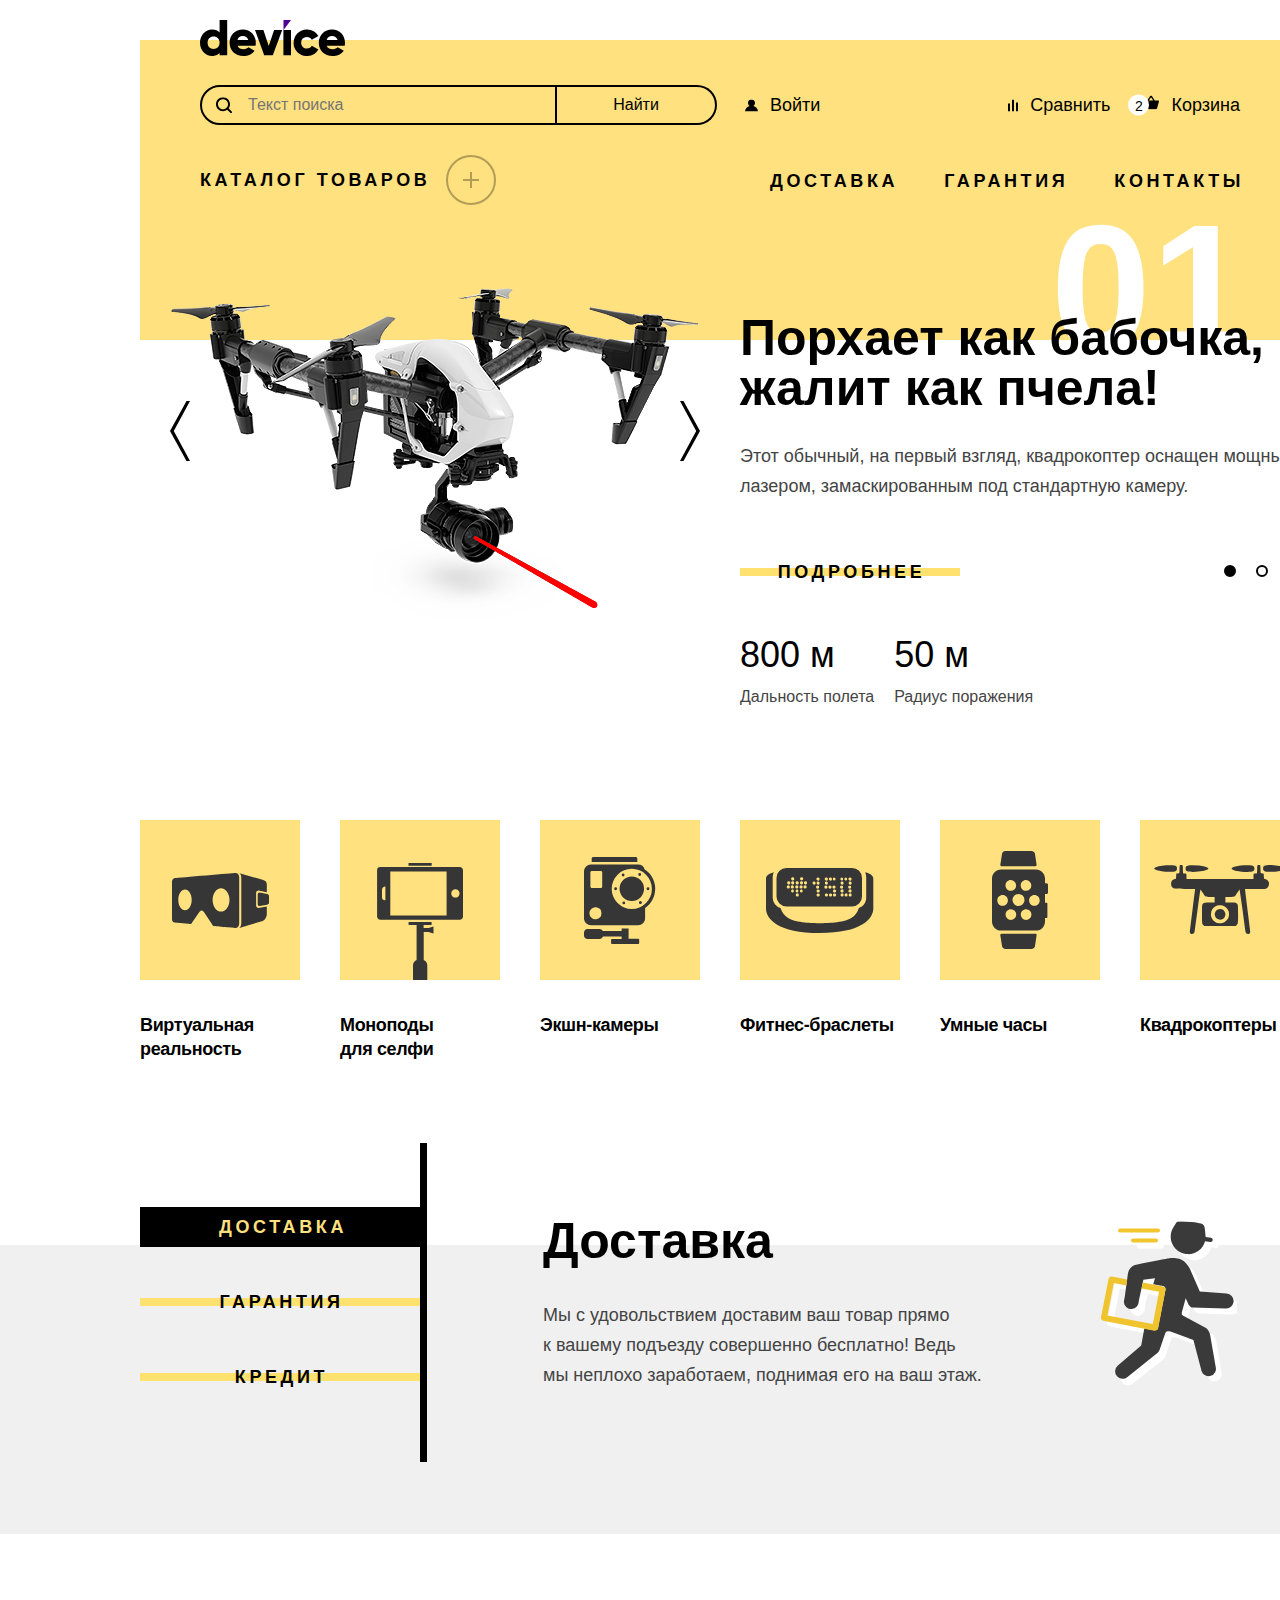
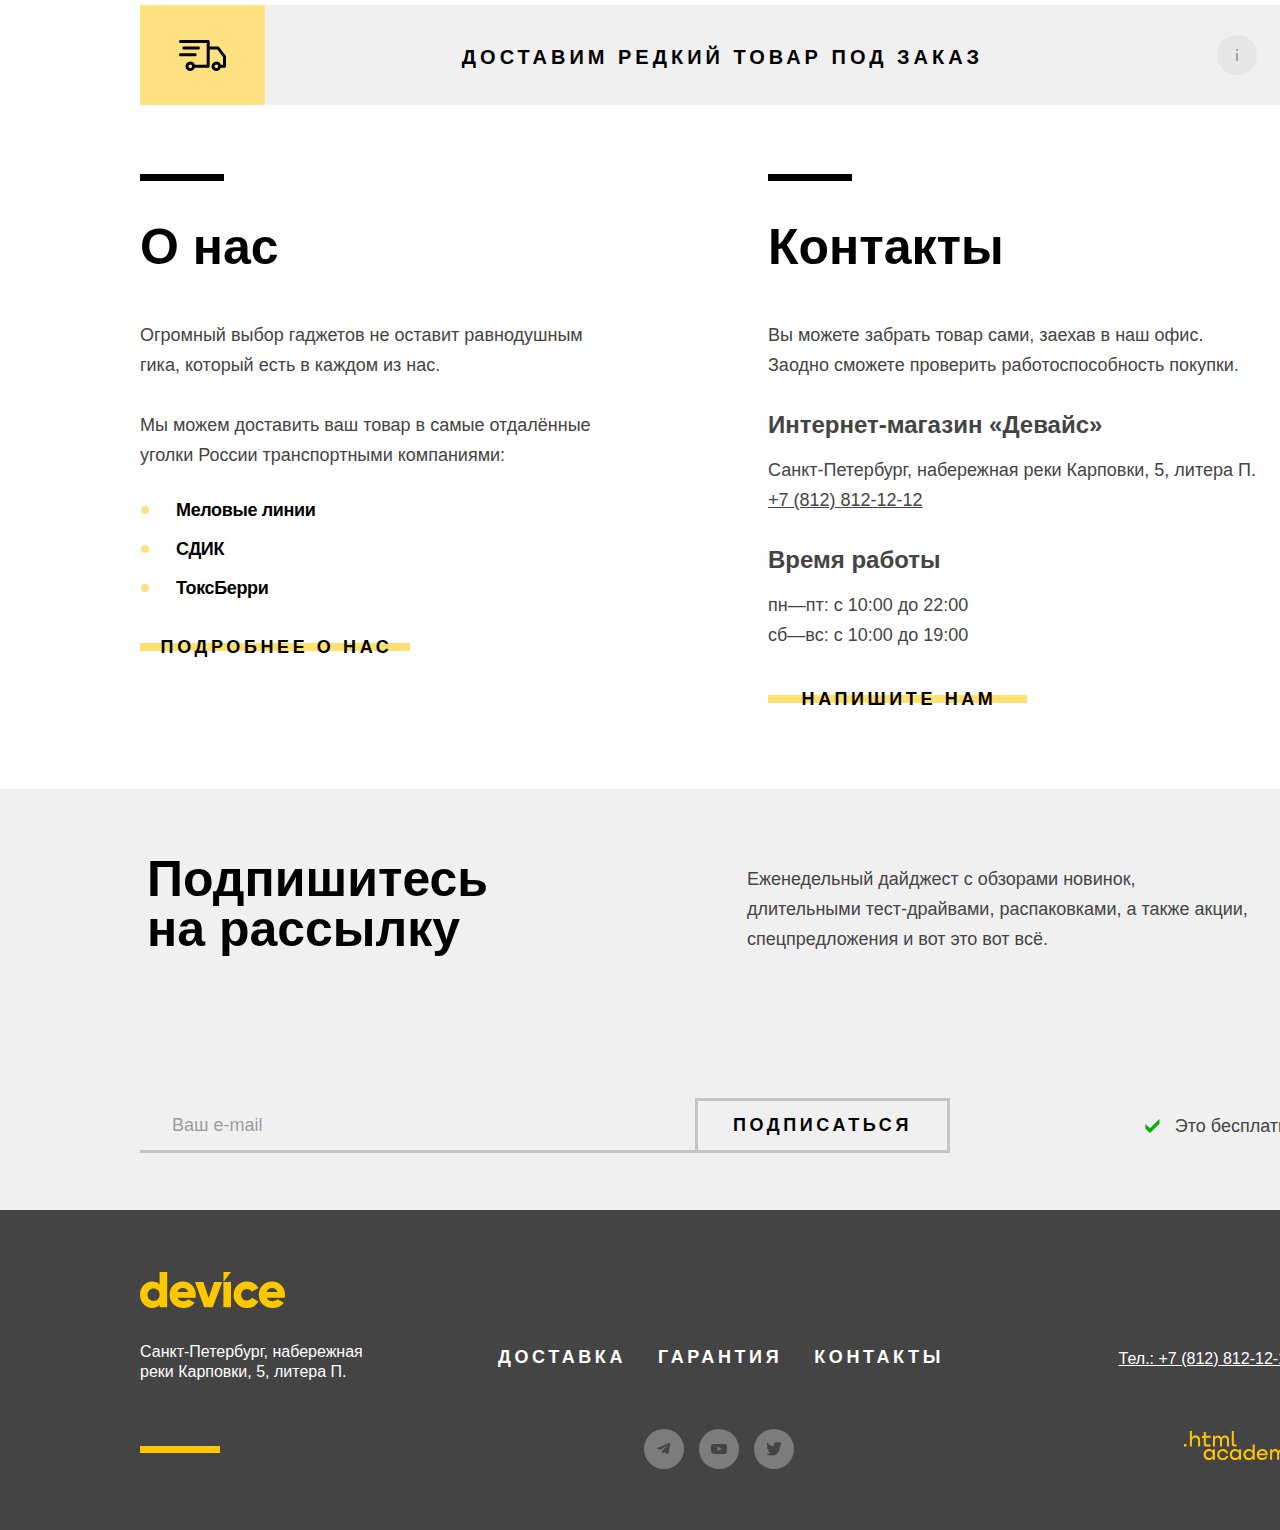
==== commit 4e21f5ce: "Merge pull request #1 from IsaevaOlga/master" ====
--- a/index.html
+++ b/index.html
@@ -1,26 +1,30 @@
 <!DOCTYPE html>
 <html lang="ru">
 
-  <head>
-    <meta charset="utf-8">
-    <title>HTML Academy: Девайс</title>
-    <link rel="stylesheet" href="styles/styles.css">
-  </head>
-
-  <body>
-    <!-- Шапка -->
-    <div class="page_wrapper">
-      <header class="page_header container">
-        <a href="#">
-          <img class="page_logo" alt="Логотип Девайс." src="image/logo_device.svg" width="145" height="36">
+<head>
+  <meta charset="utf-8">
+  <title>HTML Academy: Девайс</title>
+  <link rel="stylesheet" href="styles/styles.css">
+  <link rel="icon" type="image/x-icon" href="favicon.ico" />
+  <link rel="icon" type="image/png" href="image/favicon.png" />
+</head>
+
+<body>
+  <!-- Шапка -->
+  <div class="page_wrapper">
+    <div class="container">
+      <header class="page_header">
+        <a class="page_logo" href="#">
+          <img alt="Логотип Девайс." src="image/logo_device.svg" width="145" height="36">
         </a>
-
         <div class="header_user_bar">
           <form class="search_form" action="https://echo.htmlacademy.ru/" method="post">
             <label class="visually_hidden" for="text_search">
               Поиск по сайту.
             </label>
-            <input class="text_search" type="text" name="text_search" placeholder="Текст поиска">
+            <div class="header_search_wrapper">
+              <input class="text_search" type="text" name="text_search" id="text_search" placeholder="Текст поиска">
+            </div>
             <button class="button_search" type="submit">
               Найти
             </button>
@@ -35,9 +39,62 @@
             <a class="header_link compare_link" href="#">
               Сравнить
             </a>
-            <button class="header_link basket_link" type="button">
-              Корзина
-            </button>
+
+            <div class="basket_container">
+              <button class="header_link basket_link" type="button">
+                Корзина
+              </button>
+              <div class="basket_tooltip">
+                <h2 class="visually_hidden">
+                  Корзина.
+                </h2>
+                <ul class="basket_list">
+                  <li class="basket_item">
+                    <a class="basket_item_link" href="#">
+                      <img class="basket_img" src="image/product_1.jpg" alt="Селфи-палка для любителей." width="39"
+                        height="43">
+                      <h3 class="basket_title">
+                        Любительская
+                        <br>
+                        селфи-палка
+                      </h3>
+                    </a>
+                    <button class="basket_button_delete">
+                      <span class="visually_hidden">
+                        Удалить товар из корзины.
+                      </span>
+                    </button>
+                  </li>
+                  <li class="basket_item">
+                    <a class="basket_item_link" href="#">
+                      <img class="basket_img" src="image/product_2.jpg" alt="Селфи-палка для любителей." width="39"
+                        height="43">
+                      <h3 class="basket_title">
+                        Профессиональная
+                        <br>
+                        селфи-палка
+                      </h3>
+                    </a>
+                    <button class="basket_button_delete">
+                      <span class="visually_hidden">
+                        Удалить товар из корзины.
+                      </span>
+                    </button>
+                  </li>
+                </ul>
+                <div class="basket_summary">
+                  <p class="basket_summary_text count">
+                    Товаров: 2
+                  </p>
+                  <p class="basket_summary_text total">
+                    Сумма: 2000 ₽
+                  </p>
+                </div>
+                <a class="basket_tooltip_link" href="#">
+                  Открыть корзину
+                </a>
+              </div>
+            </div>
           </div>
         </div>
 
@@ -46,9 +103,9 @@
           <div class="catalog_sublist_container">
             <button class="catalog_button" type="button">
               Каталог товаров
+              <span class="catalog_dropdown">
+              </span>
             </button>
-            <span class="catalog_dropdown">
-            </span>
             <div class="submenu">
               <ul class="submenu_list">
                 <li class="submenu_item">
@@ -57,7 +114,7 @@
                   </a>
                 </li>
                 <li class="submenu_item">
-                  <a class="submenu_item_link" href="#">
+                  <a class="submenu_item_link" href="catalog.html">
                     Моноподы для cелфи
                   </a>
                 </li>
@@ -66,6 +123,9 @@
                     Экшн-камеры
                   </a>
                 </li>
+              </ul>
+
+              <ul class="submenu_list">
                 <li class="submenu_item">
                   <a class="submenu_item_link" href="#">
                     Фитнес-браслеты
@@ -76,6 +136,9 @@
                     Умные часы
                   </a>
                 </li>
+              </ul>
+
+              <ul class="submenu_list">
                 <li class="submenu_item">
                   <a class="submenu_item_link" href="#">
                     Квадрокоптеры
@@ -109,350 +172,350 @@
           </div>
         </nav>
       </header>
-
-      <main class="main_container">
-        <h1 class="visually_hidden">
-          Девайс
-        </h1>
-        <section class="slider container">
-          <h2 class="visually_hidden">Слайдер с товарами</h2>
-          <div class="slider_controls">
-            <button class="slider_button button_previous" type="button">
-              <span class="visually_hidden">Предыдущее фото</span>
+    </div>
+
+    <main>
+      <h1 class="visually_hidden">
+        Девайс
+      </h1>
+      <section class="slider container">
+        <h2 class="visually_hidden">Слайдер с товарами</h2>
+        <div class="slider_controls">
+          <button class="slider_button button_previous" type="button">
+            <span class="visually_hidden">Предыдущее фото</span>
+          </button>
+          <button class="slider_button button_next" type="button">
+            <span class="visually_hidden">Следующее фото</span>
+          </button>
+        </div>
+
+        <div class="slider_pagination">
+          <button class="slides_radio is_active " type="button">
+            <span class="visually_hidden">1</span>
+          </button>
+          <button class="slides_radio" type="button">
+            <span class="visually_hidden">2</span>
+          </button>
+          <button class="slides_radio" type="button">
+            <span class="visually_hidden">3</span>
+          </button>
+        </div>
+
+        <div class="slider_item is_active">
+          <img class="slider_image" src="image/slider_1.png" alt="Фото квадрокоптера.">
+          <div class="slider_desc_wrapper">
+            <span class="number_slide">
+              01
+            </span>
+            <h3 class="title slogan_slider">
+              Порхает как бабочка,<br> жалит как пчела!
+            </h3>
+            <p class="description_slide">
+              Этот обычный, на первый взгляд, квадрокоптер оснащен мощным лазером, замаскированным
+              под стандартную
+              камеру.
+            </p>
+            <a class="button button_about" href="#">
+              Подробнее
+            </a>
+
+            <dl class="advantages_list">
+              <div class="slider_advantages_item">
+                <dt class="slider_advantages_name">
+                  Дальность полета
+                </dt>
+                <dd class="slider_advantages_value">
+                  800 м
+                </dd>
+              </div>
+              <div class="slider_advantages_item">
+                <dt class="slider_advantages_name">
+                  Радиус поражения
+                </dt>
+                <dd class="slider_advantages_value">
+                  50 м
+                </dd>
+              </div>
+            </dl>
+          </div>
+        </div>
+
+        <div class="slider_item">
+          <img class="slider_image" src="image/slider_2.png" alt="Фото квадрокоптера.">
+          <div class="slider_desc_wrapper">
+            <span class="number_slide">
+              02
+            </span>
+            <h3 class="title slogan_slider">
+              Худеем правильно!
+            </h3>
+            <p class="description_slide">
+              Мотивирующие фитнес-браслеты помогут найти в себе силы не пропускать занятия и соблюдать
+              диету.
+            </p>
+            <a class="button button_about " href="#">
+              Подробнее
+            </a>
+
+            <dl class="advantages_list">
+              <div class="slider_advantages_item ">
+                <dt class="slider_advantages_name">
+                  Без подзарядки
+                </dt>
+                <dd class="slider_advantages_value">
+                  48 часов
+                </dd>
+              </div>
+            </dl>
+          </div>
+        </div>
+
+        <div class="slider_item">
+          <img class="slider_image" src="image/slider_3.png" alt="Фото квадрокоптера.">
+          <div class="slider_desc_wrapper">
+            <span class="number_slide">
+              03
+            </span>
+            <h3 class="title slogan_slider">
+              Делай селфи,
+              <br>
+              как Бен Стиллер!
+            </h3>
+            <p class="description_slide">Самая длинная палка для селфи доступна в нашем магазине. Восемь
+              (Восемь, Карл!) метров
+              длиной и весом всего 5 кг.
+            </p>
+            <a class="button button_about " href="#">
+              Подробнее
+            </a>
+
+            <dl class="advantages_list">
+              <div class="slider_advantages_item">
+                <dt class="slider_advantages_name">
+                  Длина палки
+                </dt>
+                <dd class="slider_advantages_value">
+                  8,5 м
+                </dd>
+              </div>
+              <div class="slider_advantages_item">
+                <dt class="slider_advantages_name">
+                  Вес палки
+                </dt>
+                <dd class="slider_advantages_value">
+                  5 кг
+                </dd>
+              </div>
+              <div class="slider_advantages_item">
+                <dt class="slider_advantages_name">
+                  Материал
+                </dt>
+                <dd class="slider_advantages_value">
+                  Карбон
+                </dd>
+              </div>
+            </dl>
+          </div>
+        </div>
+      </section>
+
+      <section class="section_submenu_products container">
+        <h2 class="visually_hidden">
+          Категории товаров
+        </h2>
+        <ul class="submenu_products">
+          <li class="submenu_products_item">
+            <a class="submenu_products_link virtual_reality" href="#">
+              <h3 class="submenu_products_text">
+                Виртуальная
+                <br>
+                реальность
+              </h3>
+            </a>
+          </li>
+
+          <li class="submenu_products_item">
+            <a class="submenu_products_link monopods" href="catalog.html">
+              <h3 class="submenu_products_text">
+                Моноподы
+                <br>
+                для селфи
+              </h3>
+            </a>
+          </li>
+
+          <li class="submenu_products_item">
+            <a class="submenu_products_link action_camera" href="#">
+              <h3 class="submenu_products_text">
+                Экшн-камеры
+              </h3>
+            </a>
+          </li>
+
+          <li class="submenu_products_item">
+            <a class="submenu_products_link fitness_bracelet" href="#">
+              <h3 class="submenu_products_text">
+                Фитнес-браслеты
+              </h3>
+            </a>
+          </li>
+
+          <li class="submenu_products_item">
+            <a class="submenu_products_link smart_watch" href="#">
+              <h3 class="submenu_products_text">
+                Умные часы
+              </h3>
+            </a>
+          </li>
+
+          <li class="submenu_products_item">
+            <a class="submenu_products_link drones" href="#">
+              <h3 class="submenu_products_text">
+                Квадрокоптеры
+              </h3>
+            </a>
+          </li>
+        </ul>
+      </section>
+
+
+      <!-- Tab-->
+      <section class="advantages_tabs">
+        <h2 class="visually_hidden">
+          Преимущества интернет-магазина Device.
+        </h2>
+        <div class="container tabs_wrapper">
+          <div class="tabs_button">
+            <button class="button tabs_caption is_active" type="button">
+              Доставка
             </button>
-            <button class="slider_button button_next" type="button">
-              <span class="visually_hidden">Следующее фото</span>
+            <button class="button tabs_caption" type="button">
+              Гарантия
             </button>
-          </div>
-
-          <div class="slider_pagination">
-            <button class="slides_radio is_active " type="button">
-              <span class="visually_hidden">1</span>
+            <button class="button tabs_caption" type="button">
+              Кредит
             </button>
-            <button class="slides_radio" type="button">
-              <span class="visually_hidden">2</span>
-            </button>
-            <button class="slides_radio" type="button">
-              <span class="visually_hidden">3</span>
-            </button>
-          </div>
-
-          <div class="slider_item is_active">
-            <img class="slider_image" src="image/slider_1.jpg" alt="Фото квадрокоптера.">
-            <div class="slider_desc_wrapper">
-              <span class="number_slide">
-                01
-              </span>
-              <h3 class="title slogan_slider">
-                Порхает как бабочка,
-                жалит как пчела!
-              </h3>
-              <p class="description_slide">
-                Этот обычный, на первый взгляд, квадрокоптер оснащен мощным лазером, замаскированным
-                под стандартную
-                камеру.
+          </div>
+          <div class="container_tabs">
+            <div class="content_tabs delivery_tabs is_active">
+              <h3 class="title title_tabs">
+                Доставка
+              </h3>
+              <p class="tabs_text">
+                Мы с удовольствием доставим ваш товар прямо
+                <br>
+                к вашему подъезду совершенно бесплатно! Ведь
+                <br>
+                мы неплохо заработаем, поднимая его на ваш этаж.
               </p>
-              <a class="button button_about" href="#">
-                Подробнее
-              </a>
-
-              <dl class="advantages_list">
-                <div class="slider_advantages_item">
-                  <dt class="slider_advantages_name">
-                    Дальность полета
-                  </dt>
-                  <dd class="slider_advantages_value">
-                    800 м
-                  </dd>
-                </div>
-                <div class="slider_advantages_item">
-                  <dt class="slider_advantages_name">
-                    Радиус поражения
-                  </dt>
-                  <dd class="slider_advantages_value">
-                    50 м
-                  </dd>
-                </div>
-              </dl>
-            </div>
-          </div>
-
-          <div class="slider_item">
-            <img class="slider_image" src="image/slider_2.jpg" alt="Фото квадрокоптера.">
-            <div class="slider_desc_wrapper">
-              <span class="number_slide">
-                02
-              </span>
-              <h3 class="title slogan_slider">
-                Худеем правильно!
-              </h3>
-              <p class="description_slide">
-                Мотивирующие фитнес-браслеты помогут найти в себе силы не пропускать занятия и соблюдать
-                диету.
+            </div>
+            <div class="content_tabs guarantee_tabs">
+              <h3 class="title title_tabs">
+                Гарантия
+              </h3>
+              <p class="tabs_text">
+                Если из-за возгорания купленного у нас товара у вас
+                <br>
+                сгорит дом — не переживайте, мы выдадим вам новый.
+                <br>
+                Товар, не дом, конечно же.
               </p>
-              <a class="button button_about " href="#">
-                Подробнее
-              </a>
-
-              <dl class="advantages_list">
-                <div class="slider_advantages_item ">
-                  <dt class="slider_advantages_name">
-                    Без подзарядки
-                  </dt>
-                  <dd class="slider_advantages_value">
-                    48 часов
-                  </dd>
-                </div>
-              </dl>
-            </div>
-          </div>
-
-          <div class="slider_item">
-            <img class="slider_image" src="image/slider_3.jpg" alt="Фото квадрокоптера.">
-            <div class="slider_desc_wrapper">
-              <span class="number_slide">
-                03
-              </span>
-              <h3 class="title slogan_slider">
-                Делай селфи, как Бен Стиллер!
-              </h3>
-              <p class="description_slide">Самая длинная палка для селфи доступна в нашем магазине. Восемь
-                (Восемь, Карл!) метров
-                длиной и весом всего 5 кг.
+            </div>
+            <div class="content_tabs credit_tabs">
+              <h3 class="title title_tabs">
+                Кредит
+              </h3>
+              <p class="tabs_text">
+                Залезть в долговую яму стало проще! Кредитные
+                <br>
+                консультанты подберут для вас наиболее выгодные
+                <br>
+                условия кредита. Выгодные для банка, разумеется.
               </p>
-              <a class="button button_about " href="#">
-                Подробнее
-              </a>
-
-              <dl class="advantages_list">
-                <div class="slider_advantages_item">
-                  <dt class="slider_advantages_name">
-                    Длина палки
-                  </dt>
-                  <dd class="slider_advantages_value">
-                    8,5 м
-                  </dd>
-                </div>
-                <div class="slider_features_item">
-                  <dt class="slider_advantages_name">
-                    Вес палки
-                  </dt>
-                  <dd class="slider_advantages_value">
-                    5 кг
-                  </dd>
-                </div>
-                <div class="slider_features_item">
-                  <dt class="slider_advantages_name">
-                    Материал
-                  </dt>
-                  <dd class="slider_advantages_value">
-                    Карбон
-                  </dd>
-                </div>
-              </dl>
-            </div>
-          </div>
+            </div>
+          </div>
+        </div>
+      </section>
+
+      <section class="container delivery">
+        <h2 class="visually_hidden">
+          Доставка под заказ
+        </h2>
+        <button class="button_delivery" type="button">
+          Доставим редкий товар под заказ
+        </button>
+      </section>
+
+
+      <!-- о нас -->
+      <div class="container contacts_wrapper">
+        <section class="section_about_us">
+          <h2 class="visually_hidden">
+            Информация о компании
+          </h2>
+          <h3 class="title title_about_us">
+            О нас
+          </h3>
+          <p class="description_about_us">Огромный выбор гаджетов не оставит равнодушным
+            <br> гика, который есть в каждом из нас.
+          </p>
+          <p class="description_about_us">Мы можем доставить ваш товар в самые отдалённые
+            <br> уголки России транспортными компаниями:
+          </p>
+          <ul class="about_us_list">
+            <li class="transport_item">
+              Меловые линии
+            </li>
+            <li class="transport_item">
+              СДИК
+            </li>
+            <li class="transport_item">
+              ТоксБерри
+            </li>
+          </ul>
+          <a class="button button_about_us" href="#">
+            Подробнее о нас
+          </a>
         </section>
 
-        <section class="section_submenu_products container">
+        <section class="section_contacts">
           <h2 class="visually_hidden">
-            Категории товаров
+            Контакты компании
           </h2>
-          <ul class="submenu_products">
-            <li class="submenu_products_item">
-              <a class="submenu_products_link virtual_reality" href="#">
-                <h3 class="submenu_products_text">
-                  Виртуальная
-                  <br>
-                  реальность
-                </h3>
-              </a>
-            </li>
-
-            <li class="submenu_products_item">
-              <a class="submenu_products_link monopods" href="#">
-                <h3 class="submenu_products_text">
-                  Моноподы
-                  <br>
-                  для селфи
-                </h3>
-                </h3>
-              </a>
-            </li>
-
-            <li class="submenu_products_item">
-              <a class="submenu_products_link action_camera" href="#">
-                <h3 class="submenu_products_text">
-                  Экшн-камеры
-                </h3>
-              </a>
-            </li>
-
-            <li class="submenu_products_item">
-              <a class="submenu_products_link fitness_bracelet" href="#">
-                <h3 class="submenu_products_text">
-                  Фитнес-браслеты
-                </h3>
-              </a>
-            </li>
-
-            <li class="submenu_products_item">
-              <a class="submenu_products_link smart_watch" href="#">
-                <h3 class="submenu_products_text">
-                  Умные часы
-                </h3>
-              </a>
-            </li>
-
-            <li class="submenu_products_item">
-              <a class="submenu_products_link drones" href="#">
-                <h3 class="submenu_products_text">
-                  Квадрокоптеры
-                </h3>
-              </a>
-            </li>
-          </ul>
+          <h3 class="title title_about_us">
+            Контакты
+          </h3>
+          <p class="description_about_us">
+            Вы можете забрать товар сами, заехав в наш офис.
+            <br>
+            Заодно сможете проверить работоспособность покупки.
+          </p>
+          <h4 class="subtitle_about_us">
+            Интернет-магазин «Девайс»
+          </h4>
+          <address class="description_about_us">
+            <p class="adress_about_us">
+              Санкт-Петербург, набережная реки Карповки, 5, литера П.
+            </p>
+            <a class="contacts_phone" href="tel:+78128121212">
+              +7 (812) 812-12-12
+            </a>
+          </address>
+          <h4 class="subtitle_about_us">
+            Время работы
+          </h4>
+          <div class="time_list">
+            <p class="time_item">пн—пт: с 10:00 до 22:00</p>
+            <p class="time_item">сб—вс: с 10:00 до 19:00</p>
+          </div>
+          <a class="button button_contact" href="#">
+            Напишите нам
+          </a>
         </section>
-
-
-        <!-- Tab-->
-        <section class="advantages_tabs">
-          <h2 class="visually_hidden">
-            Преимущества интернет-магазина Device.
-          </h2>
-          <div class="container tabs_wrapper">
-            <div class="tabs_button">
-              <button class="button tabs_caption is_active" type="button">
-                Доставка
-              </button>
-              <button class="button tabs_caption" type="button">
-                Гарантия
-              </button>
-              <button class="button tabs_caption" type="button">
-                Кредит
-              </button>
-            </div>
-            <div class="content_tabs">
-              <div class="content_tabs delivery_tabs is_active">
-                <h3 class="title title_tabs">
-                  Доставка
-                </h3>
-                <p class="tabs_text">
-                  Мы с удовольствием доставим ваш товар прямо
-                  <br>
-                  к вашему подъезду совершенно бесплатно!
-                  <br>
-                  Ведь мы неплохо заработаем, поднимая его на ваш этаж.
-                </p>
-              </div>
-              <div class="content_tabs guarantee_tabs">
-                <h3 class="title title_tabs">
-                  Гарантия
-                </h3>
-                <p class="tabs_text">
-                  Если из-за возгорания купленного у нас товара у вас
-                  <br>
-                  сгорит дом — не переживайте, мы выдадим вам новый.
-                  <br>
-                  Товар, не дом, конечно же.
-                </p>
-              </div>
-              <div class="content_tabs credit_tabs">
-                <h3 class="title title_tabs">
-                  Кредит
-                </h3>
-                <p class="tabs_text">
-                  Залезть в долговую яму стало проще! Кредитные
-                  <br>
-                  консультанты подберут для вас наиболее
-                  <br>
-                  выгодные условия кредита. Выгодные
-                  для банка, разумеется.
-                </p>
-              </div>
-            </div>
-          </div>
-        </section>
-
-        <section class="container delivery">
-          <h2 class="visually_hidden">
-            Доставка под заказ
-          </h2>
-          <button class="button_delivery" type="button">
-            Доставим редкий товар под заказ
-          </button>
-        </section>
-
-
-        <!-- о нас -->
-        <div class="container contacts_wrapper">
-          <section class="section_about_us">
-            <h2 class="visually_hidden">
-              Информация о компании
-            </h2>
-            <h3 class="title title_about_us">
-              О нас
-            </h3>
-            <p class="description_about_us">Огромный выбор гаджетов не оставит равнодушным
-              <br> гика, который есть в каждом из нас.
-            </p>
-            <p class="description_about_us">Мы можем доставить ваш товар в самые отдалённые
-              <br> уголки России транспортными компаниями:
-            </p>
-            <ul class="about_us_list">
-              <li class="transport_item">
-                Меловые линии
-              </li>
-              <li class="transport_item">
-                СДИК
-              </li>
-              <li class="transport_item">
-                ТоксБерри
-              </li>
-            </ul>
-            <a class="button button_about_us" href="#">
-              Подробнее о нас
-            </a>
-          </section>
-
-          <section class="section_contacts">
-            <h2 class="visually_hidden">
-              Контакты компании
-            </h2>
-            <h3 class="title title_about_us">
-              Контакты
-            </h3>
-            <p class="description_about_us">
-              Вы можете забрать товар сами, заехав в наш офис.
-              <br>
-              Заодно сможете проверить работоспособность покупки.
-            </p>
-            <h4 class="subtitle_about_us">
-              Интернет-магазин «Девайс»
-            </h4>
-            <address class="description_about_us">
-              <p class="adress_about_us">
-                Санкт-Петербург, набережная реки Карповки, 5, литера П.
-              </p>
-              <a class="contacts_phone" href="tel:+78128121212">
-                +7 812 812-12-12
-              </a>
-            </address>
-            <h4 class="subtitle_about_us">
-              Время работы
-            </h4>
-            <div class="time_list">
-              <p class="time_item">пн—пт: с 10:00 до 22:00</p>
-              <p class="time_item">сб—вс: с 10:00 до 19:00</p>
-            </div>
-            <a class="button button_contact" href="#">
-              Напишите нам
-            </a>
-          </section>
-        </div>
-
-        <section class="subscribe">
-          <div class="container ">
+      </div>
+
+      <section class="subscribe">
+        <div class="container ">
           <h2 class="visually_hidden">
             Подписка на рассылку
           </h2>
@@ -472,96 +535,181 @@
           <div class="subscribe_form">
             <form class="form_email" action="https://echo.htmlacademy.ru/" method="post">
               <input class="input_email" type="email" name="email" placeholder="Ваш e-mail" required=""
-              aria-label="Ваш e-mail">
+                aria-label="Ваш e-mail">
               <button class="button_subscribe" type="submit">
                 Подписаться
               </button>
             </form>
-          <span class="check_mark">
-            Это бесплатно
-          </span>
-        </div>
-        </div>
-        </section>
-      </main>
-
-      <footer class="footer">
-        <div class="container">
-        <a href="#">
-          <img class="footer_page_logo" alt="Логотип Девайс." src="image/logo_device_footer.svg" width="145"
-            height="36">
+            <span class="check_mark">
+              Это бесплатно
+            </span>
+          </div>
+        </div>
+      </section>
+    </main>
+
+    <footer class="footer">
+      <div class="container">
+        <a class="footer_page_logo" href="#">
+          <img alt="Логотип Девайс." src="image/logo_device_footer.svg" width="145" height="36">
         </a>
 
-          <section class="section_footer">
-            <h2 class="visually_hidden">
-              Контактная информация
-            </h2>
-
+        <section class="section_footer">
+          <h2 class="visually_hidden">
+            Контактная информация
+          </h2>
+          <address>
             <p class="contacts_address">
               Санкт-Петербург, набережная
               <br>
               реки Карповки, 5, литера П.
             </p>
-
-            <ul class="footer_list">
-              <li class="footer_item">
-                <a class="footer_navigation_link" href="#">
-                  Доставка
-                </a>
-              </li>
-              <li class="footer_item">
-                <a class="footer_navigation_link" href="#">
-                  Гарантия
-                </a>
-              </li>
-              <li class="footer_item">
-                <a class="footer_navigation_link" href="#">
-                  Контакты
-                </a>
-              </li>
-            </ul>
-
-              <a class="contacts_phone_footer" href="tel:+78128121212">
-                +7 812 812-12-12
+          </address>
+
+          <ul class="footer_list">
+            <li class="footer_item">
+              <a class="footer_navigation_link" href="#">
+                Доставка
               </a>
-
-            <ul class="footer_social_list">
-              <li class="footer_social_item">
-                <a class="footer_social_link social_link_tg" href="https://t.me/htmlacademy">
-                  <span class="visually_hidden">
-                    Телеграм.
-                  </span>
-                </a>
-              </li>
-
-              <li class="footer_social_item">
-                <a class="footer_social_link social_link_yout" href="https://www.youtube.com/user/htmlacademyru">
-                  <span class="visually_hidden">
-                    YouTube.
-                  </span>
-                </a>
-              </li>
-
-              <li class="footer_social_item">
-                <a class="footer_social_link social_link_tw" href="https://twitter.com/htmlacademy_ru">
-                  <span class="visually_hidden">
-                    Twitter.
-                  </span>
-                </a>
-              </li>
-            </ul>
-
-            <a class="footer_logo_link" href="https://htmlacademy.ru/">
-              <svg width="115" height="33" viewBox="0 0 115 33" fill="none" xmlns="http://www.w3.org/2000/svg">
-                <path
-                  d="M0 12.9v2.6h2.5v-2.6H0ZM11.6 4.5c-1.6 0-2.8.7-3.6 1.7h-.1V0h-2v15.5h2v-5.3c0-2.1 1.3-3.6 3.3-3.6 1.8 0 2.9 1.4 2.9 3.2v5.7h2V9.4c.1-3-1.8-4.9-4.5-4.9ZM26.6 4.8h-4.8V1.1h-2v3.8h-1.9v2h1.9v6c0 1.7 1 2.7 2.7 2.7h4.1v-2h-3.7c-.7 0-1.1-.4-1.1-1.1V6.8h4.8v-2ZM41.1 4.6c-1.6 0-2.9.8-3.5 2.1h-.1a3.7 3.7 0 0 0-3.4-2.1c-1.4 0-2.5.8-3.1 1.8h-.1V4.8H29v10.6h2V10c0-2 1-3.5 2.6-3.5 1.5 0 2.4 1 2.4 2.6v6.3h2V9.8c0-2.4 1.4-3.3 2.6-3.3 1.5 0 2.4 1 2.4 2.6v6.3h2V8.9c.1-2.5-1.4-4.3-3.9-4.3ZM47.8 12.7c0 1.7 1 2.7 2.8 2.7h2v-2h-1.7c-.7 0-1.1-.4-1.1-1.1V0h-2v12.7ZM28.9 19.7a4.9 4.9 0 0 0-3.9-1.8c-3.1 0-5.4 2.3-5.4 5.6s2.3 5.6 5.4 5.6c1.8 0 3-.8 3.8-1.9h.1v1.6h2V18.2h-2v1.5Zm-3.6 7.4a3.5 3.5 0 0 1-3.6-3.6c0-2 1.4-3.6 3.6-3.6s3.6 1.6 3.6 3.6c0 1.9-1.4 3.6-3.6 3.6ZM44.2 22c-.5-2.4-2.6-4.1-5.4-4.1a5.4 5.4 0 0 0-5.6 5.6c0 3.1 2.2 5.6 5.6 5.6 2.8 0 4.9-1.8 5.4-4.2h-2.1a3.4 3.4 0 0 1-3.3 2.3 3.5 3.5 0 0 1-3.6-3.6c0-2 1.4-3.6 3.6-3.6 1.6 0 2.8 1 3.3 2.2h2.1V22ZM55.1 19.7a4.9 4.9 0 0 0-3.9-1.8c-3.1 0-5.4 2.3-5.4 5.6s2.3 5.6 5.4 5.6c1.8 0 3-.8 3.8-1.9h.1v1.6h2V18.2h-2v1.5Zm-3.6 7.4a3.5 3.5 0 0 1-3.6-3.6c0-2 1.4-3.6 3.6-3.6s3.6 1.6 3.6 3.6c0 1.9-1.5 3.6-3.6 3.6ZM68.7 19.8a5 5 0 0 0-3.9-1.9c-3.1 0-5.4 2.3-5.4 5.6s2.2 5.6 5.4 5.6c1.7 0 3-.8 3.8-1.8h.1v1.5h2V13.4h-2v6.4Zm-3.6 7.3a3.5 3.5 0 0 1-3.6-3.6c0-2 1.4-3.6 3.6-3.6s3.6 1.6 3.6 3.6c-.1 2-1.5 3.6-3.6 3.6ZM78.3 17.9a5.4 5.4 0 0 0-5.5 5.6c0 3 2.1 5.6 5.5 5.6 2.5 0 4.5-1.3 5.2-3.6h-2.1c-.5 1-1.6 1.6-3 1.6-1.9 0-3.3-1.3-3.4-2.9h8.8c.2-3.6-2-6.3-5.5-6.3Zm0 1.9c1.7 0 3 1 3.3 2.6h-6.5a3.2 3.2 0 0 1 3.2-2.6ZM98.2 17.9a4 4 0 0 0-3.6 2h-.1c-.6-1.2-1.8-2-3.4-2-1.4 0-2.5.7-3.1 1.8v-1.5h-1.9v10.6h2v-5.4c0-2 1-3.4 2.6-3.5 1.5 0 2.4 1 2.4 2.6v6.3h2v-5.6c0-2.4 1.4-3.3 2.6-3.3 1.5 0 2.4 1 2.4 2.6v6.3h2v-6.5c.1-2.6-1.4-4.4-3.9-4.4ZM109.4 27l-3.6-8.9h-2.2l4.8 11.6c-.3.9-.7 1.2-1.7 1.2h-2.5v2h2.5c1.8 0 2.8-.8 3.5-2.6l4.7-12.2h-2.1l-3.4 8.9Z"
-                  fill="#FFC700" />
-              </svg>
-            </a>
-          </section>
-        </div>
-      </footer>
+            </li>
+            <li class="footer_item">
+              <a class="footer_navigation_link" href="#">
+                Гарантия
+              </a>
+            </li>
+            <li class="footer_item">
+              <a class="footer_navigation_link" href="#">
+                Контакты
+              </a>
+            </li>
+          </ul>
+
+          <a class="contacts_phone_footer" href="tel:+78128121212">
+            Тел.: +7 (812) 812-12-12
+          </a>
+
+          <ul class="footer_social_list">
+            <li class="footer_social_item">
+              <a class="footer_social_link social_link_tg" href="https://t.me/htmlacademy">
+                <span class="visually_hidden">
+                  Телеграм.
+                </span>
+              </a>
+            </li>
+
+            <li class="footer_social_item">
+              <a class="footer_social_link social_link_yout" href="https://www.youtube.com/user/htmlacademyru">
+                <span class="visually_hidden">
+                  YouTube.
+                </span>
+              </a>
+            </li>
+
+            <li class="footer_social_item">
+              <a class="footer_social_link social_link_tw" href="https://twitter.com/htmlacademy_ru">
+                <span class="visually_hidden">
+                  Twitter.
+                </span>
+              </a>
+            </li>
+          </ul>
+
+          <a class="footer_logo_link" href="https://htmlacademy.ru/">
+            <svg width="115" height="33" viewBox="0 0 115 33" xmlns="http://www.w3.org/2000/svg">
+              <path
+                d="M0 12.9v2.6h2.5v-2.6H0ZM11.6 4.5c-1.6 0-2.8.7-3.6 1.7h-.1V0h-2v15.5h2v-5.3c0-2.1 1.3-3.6 3.3-3.6 1.8 0 2.9 1.4 2.9 3.2v5.7h2V9.4c.1-3-1.8-4.9-4.5-4.9ZM26.6 4.8h-4.8V1.1h-2v3.8h-1.9v2h1.9v6c0 1.7 1 2.7 2.7 2.7h4.1v-2h-3.7c-.7 0-1.1-.4-1.1-1.1V6.8h4.8v-2ZM41.1 4.6c-1.6 0-2.9.8-3.5 2.1h-.1a3.7 3.7 0 0 0-3.4-2.1c-1.4 0-2.5.8-3.1 1.8h-.1V4.8H29v10.6h2V10c0-2 1-3.5 2.6-3.5 1.5 0 2.4 1 2.4 2.6v6.3h2V9.8c0-2.4 1.4-3.3 2.6-3.3 1.5 0 2.4 1 2.4 2.6v6.3h2V8.9c.1-2.5-1.4-4.3-3.9-4.3ZM47.8 12.7c0 1.7 1 2.7 2.8 2.7h2v-2h-1.7c-.7 0-1.1-.4-1.1-1.1V0h-2v12.7ZM28.9 19.7a4.9 4.9 0 0 0-3.9-1.8c-3.1 0-5.4 2.3-5.4 5.6s2.3 5.6 5.4 5.6c1.8 0 3-.8 3.8-1.9h.1v1.6h2V18.2h-2v1.5Zm-3.6 7.4a3.5 3.5 0 0 1-3.6-3.6c0-2 1.4-3.6 3.6-3.6s3.6 1.6 3.6 3.6c0 1.9-1.4 3.6-3.6 3.6ZM44.2 22c-.5-2.4-2.6-4.1-5.4-4.1a5.4 5.4 0 0 0-5.6 5.6c0 3.1 2.2 5.6 5.6 5.6 2.8 0 4.9-1.8 5.4-4.2h-2.1a3.4 3.4 0 0 1-3.3 2.3 3.5 3.5 0 0 1-3.6-3.6c0-2 1.4-3.6 3.6-3.6 1.6 0 2.8 1 3.3 2.2h2.1V22ZM55.1 19.7a4.9 4.9 0 0 0-3.9-1.8c-3.1 0-5.4 2.3-5.4 5.6s2.3 5.6 5.4 5.6c1.8 0 3-.8 3.8-1.9h.1v1.6h2V18.2h-2v1.5Zm-3.6 7.4a3.5 3.5 0 0 1-3.6-3.6c0-2 1.4-3.6 3.6-3.6s3.6 1.6 3.6 3.6c0 1.9-1.5 3.6-3.6 3.6ZM68.7 19.8a5 5 0 0 0-3.9-1.9c-3.1 0-5.4 2.3-5.4 5.6s2.2 5.6 5.4 5.6c1.7 0 3-.8 3.8-1.8h.1v1.5h2V13.4h-2v6.4Zm-3.6 7.3a3.5 3.5 0 0 1-3.6-3.6c0-2 1.4-3.6 3.6-3.6s3.6 1.6 3.6 3.6c-.1 2-1.5 3.6-3.6 3.6ZM78.3 17.9a5.4 5.4 0 0 0-5.5 5.6c0 3 2.1 5.6 5.5 5.6 2.5 0 4.5-1.3 5.2-3.6h-2.1c-.5 1-1.6 1.6-3 1.6-1.9 0-3.3-1.3-3.4-2.9h8.8c.2-3.6-2-6.3-5.5-6.3Zm0 1.9c1.7 0 3 1 3.3 2.6h-6.5a3.2 3.2 0 0 1 3.2-2.6ZM98.2 17.9a4 4 0 0 0-3.6 2h-.1c-.6-1.2-1.8-2-3.4-2-1.4 0-2.5.7-3.1 1.8v-1.5h-1.9v10.6h2v-5.4c0-2 1-3.4 2.6-3.5 1.5 0 2.4 1 2.4 2.6v6.3h2v-5.6c0-2.4 1.4-3.3 2.6-3.3 1.5 0 2.4 1 2.4 2.6v6.3h2v-6.5c.1-2.6-1.4-4.4-3.9-4.4ZM109.4 27l-3.6-8.9h-2.2l4.8 11.6c-.3.9-.7 1.2-1.7 1.2h-2.5v2h2.5c1.8 0 2.8-.8 3.5-2.6l4.7-12.2h-2.1l-3.4 8.9Z" />
+            </svg>
+          </a>
+        </section>
+      </div>
+    </footer>
+  </div>
+
+  <!-- Модальное окно -->
+  <div class="modal_container">
+    <div class="modal_delivery_wrapper">
+      <button class="modal_close_button focus_element" type="button">
+      </button>
+      <h2 class="modal_title">
+        Доставка под заказ
+      </h2>
+
+      <form class="modal_form" action="https://echo.htmlacademy.ru/" method="post">
+        <div class="inputs_wrapper">
+          <div class="input_wrapper">
+            <label class="modal_form_label" for="user_name">
+              Ваше имя:
+            </label>
+            <input class="modal_form_input user_name_input focus_element" type="text" name="user-name" required=""
+              value="" placeholder="Введите имя" id="user_name">
+            <span class="info_text">
+              Добавьте имя
+            </span>
+          </div>
+
+          <div class="input_wrapper input_wrapper_email">
+            <label class="modal_form_label" for="user_email">
+              Ваш e-mail:
+            </label>
+            <!-- Если поле ввода e-mail заполнено неверно к <input> c классом email_input добавить класс is_invalid для показа сообщения -->
+            <input class="modal_form_input email_input focus_element is_invalid" type="email" name="user-email"
+              required="" value="" placeholder="почта" id="user_email">
+            <span class="error_text">
+              Забавный у вас адрес
+            </span>
+          </div>
+        </div>
+
+        <div class="inputs_wrapper product_wrapper">
+          <div class="input_wrapper">
+            <label class="modal_form_label" for="product">
+              Что нужно привезти:
+            </label>
+            <input class="modal_form_input product_input focus_element" type="text" name="product" required="" value=""
+              placeholder="В свободной форме" id="product">
+          </div>
+
+          <div class="input_wrapper input_wrapper_amount">
+            <div class="amount_label">
+              <label class="modal_form_label" for="product_amount">
+                Количество:
+              </label>
+              <span class="tooltip">
+                <button class="tooltip_button" type="button" aria-labelledby="tooltip_label">
+                </button>
+                <span class="tooltip_text" role="tooltip" id="tooltip_label">
+                  Постараемся найти, сколько нужно.
+                  Привезём
+                  сколько получится по требованиям
+                  к провозу багажа.
+                </span>
+              </span>
+            </div>
+
+            <div class="input_buttons_wrapper">
+              <button class="less_more_button number_down_button focus_element" type="button">
+                <span class="visually_hidden">
+                  Уменьшить количество товара.
+                </span>
+              </button>
+              <input class="modal_form_input product_amount_input" type="text" name="product_amount" id="product_amount"
+                value="1">
+              <button class="less_more_button number_up_button focus_element" type="button">
+                <span class="visually_hidden">
+                  Увеличить количество товара.
+                </span>
+              </button>
+            </div>
+          </div>
+        </div>
+        <button class="order_form_submit button" type="submit">
+          Отправить
+        </button>
+      </form>
     </div>
-  </body>
+  </div>
+
+  <script src="js/index.js"></script>
+</body>
 
 </html>
--- a/styles/styles.css
+++ b/styles/styles.css
@@ -4,7 +4,7 @@
   font-family: "Rubik";
   font-style: normal;
   font-weight: 400;
-  src: url("../fonts/rubik-400.woff2") format("woff2");
+  src: url("../fonts/rubik/rubik-400.woff2") format("woff2");
   font-display: swap;
 }
 
@@ -12,7 +12,7 @@
   font-family: "Rubik";
   font-style: normal;
   font-weight: 700;
-  src: url("../fonts/rubik-700.woff2") format("woff2");
+  src: url("../fonts/rubik/rubik-700.woff2") format("woff2");
   font-display: swap;
 }
 
@@ -20,7 +20,7 @@
   font-family: "Raleway";
   font-style: normal;
   font-weight: 800;
-  src: url("../fonts/raleway-800.woff2") format("woff2");
+  src: url("../fonts/raleway/raleway-800.woff2") format("woff2");
   font-display: swap;
 }
 
@@ -55,6 +55,7 @@
   background-color: #ffffff;
 }
 
+*,
 *::before,
 *::after {
   box-sizing: border-box;
@@ -71,7 +72,7 @@
   padding: 0 40px;
 }
 
-.page_wrapper{
+.page_wrapper {
   display: flex;
   flex-direction: column;
   width: 100%;
@@ -91,7 +92,7 @@
 
 /* Кнопки */
 
-.button{
+.button {
   display: inline-block;
   border: none;
   padding: 10px 10px 9px 13px;
@@ -104,13 +105,11 @@
   line-height: 21px;
   letter-spacing: 0.2em;
   text-transform: uppercase;
-  background-image: linear-gradient(
-    rgba(255, 255, 255, 0) 40%,
-    #ffe16f 40%,
-    #ffe16f 60%,
-    rgba(255, 255, 255, 0) 60%,
-    rgba(255, 255, 255, 0) 100%
-  );
+  background-image: linear-gradient(rgba(255, 255, 255, 0) 40%,
+      #ffe16f 40%,
+      #ffe16f 60%,
+      rgba(255, 255, 255, 0) 60%,
+      rgba(255, 255, 255, 0) 100%);
   background-position: center;
   background-size: 100% 100%;
   background-color: transparent;
@@ -119,32 +118,39 @@
 }
 
 /* шапка */
-.page_header{
-    padding: 20px 60px 22px 60px;
-    background-image: linear-gradient(transparent 40px, #ffe17f 40px);
-    position: relative;
-}
-
-.page_logo{
+.page_header {
+  padding: 20px 60px 22px 60px;
+  background-image: linear-gradient(transparent 40px, #ffe17f 40px);
+  position: relative;
+}
+
+.page_logo {
   display: inline-block;
   margin-bottom: 20px;
   transition: opacity 0.3s;
 }
 
-.header_user_bar{
+.header_user_bar {
   display: flex;
   flex-wrap: wrap;
   margin-bottom: 30px;
   justify-content: space-between;
 }
 
-.search_form{
+.search_form {
   display: flex;
   align-items: flex-start;
-}
-
-.text_search{
-  width: 359px;
+  width: 517px;
+}
+
+.header_search_wrapper {
+  display: flex;
+  max-width: 359px;
+  flex-grow: 1;
+}
+
+.text_search {
+  width: 100%;
   padding: 8px 46px;
   font: inherit;
   font-size: 16px;
@@ -153,13 +159,14 @@
   background-color: transparent;
   border: 2px solid #000000;
   border-radius: 50px 0 0 50px;
-  background-image: url("../images/svg/header-search.svg");
+  background-image: url("../image/icons_search.svg");
   background-repeat: no-repeat;
   background-position: 14px;
 }
 
-.button_search{
-  width: 160px;
+.button_search {
+  min-width: 160px;
+  max-width: 250px;
   padding: 8px;
   text-align: center;
   font: inherit;
@@ -175,7 +182,7 @@
   position: relative;
 }
 
-.user_bar_wrapper{
+.user_bar_wrapper {
   display: flex;
   flex-wrap: wrap;
   min-width: 497px;
@@ -197,10 +204,11 @@
 
 .link_wrapper {
   display: flex;
+  flex-wrap: wrap;
   flex-grow: 1;
 }
 
-.login_link{
+.login_link {
   align-self: center;
   padding-left: 27px;
   background-image: url("../image/login.svg");
@@ -208,7 +216,11 @@
   background-position: 1px;
 }
 
-.compare_link{
+.exit_link {
+  opacity: 0.3;
+}
+
+.compare_link {
   padding-left: 22px;
   background-image: url("../image/compare.svg");
   background-repeat: no-repeat;
@@ -216,14 +228,14 @@
   grid-column-start: 3;
 }
 
-/* .basket-container {
+.basket_container {
   display: flex;
   margin-left: 18px;
   align-items: center;
   position: relative;
-} */
-
-.basket_link{
+}
+
+.basket_link {
   padding: 0;
   padding-left: 43px;
   background-image: url("../image/basket.svg");
@@ -233,7 +245,7 @@
   cursor: pointer;
 }
 
-/* .basket-link::before {
+.basket_link::before {
   content: "2";
   position: absolute;
   width: 21px;
@@ -247,9 +259,204 @@
   left: 0;
   top: 50%;
   transform: translateY(-50%);
-} */
-
-
+}
+
+/* Тултип */
+.basket_tooltip {
+  display: none;
+  flex-direction: column;
+  flex-wrap: wrap;
+  position: absolute;
+  width: 320px;
+  background-color: #000000;
+  color: #ffffff;
+  font-size: 16px;
+  line-height: 20px;
+  z-index: 4;
+  top: calc(100% + 5px);
+  right: -77px;
+}
+
+.basket_container:hover .basket_tooltip,
+.basket_container:focus-within .basket_tooltip,
+.basket_container:active .basket_tooltip {
+  display: flex;
+}
+
+.basket_tooltip::before {
+  content: "";
+  position: absolute;
+  top: 0;
+  left: 50%;
+  width: 14px;
+  height: 6px;
+  transform: translateX(-50%) translateY(-6px);
+  background-color: #000000;
+  clip-path: polygon(50% 0%, 0% 100%, 100% 100%);
+}
+
+.basket_tooltip::after {
+  content: "";
+  position: absolute;
+  top: -20px;
+  left: 0;
+  width: 100%;
+  height: 20px;
+}
+
+.basket_list {
+  list-style: none;
+  margin: 0;
+  padding: 0;
+}
+
+.basket_item {
+  display: flex;
+  padding: 20px;
+  width: 100%;
+}
+
+.basket_item:not(:last-child) {
+  border-bottom: 1px solid rgba(220, 220, 220, 0.1);
+}
+
+.basket_item_link {
+  display: flex;
+  text-decoration: none;
+  color: #ffffff;
+}
+
+.basket_img {
+  margin-right: 23px;
+}
+
+.basket_title {
+  margin: 0;
+  font: inherit;
+  display: flex;
+}
+
+.basket_item_link:hover {
+  opacity: 0.6;
+}
+
+.basket_item_link:active {
+  opacity: 0.3;
+}
+
+.basket_item_link:focus {
+  outline: #af4fff 2px solid;
+  outline-offset: 2px;
+}
+
+.basket_button_delete {
+  border: none;
+  background-color: transparent;
+  cursor: pointer;
+  width: 30px;
+  height: 30px;
+  position: relative;
+  transform: translate(30%, -30%);
+  margin-left: auto;
+}
+
+.basket_button_delete::before,
+.basket_button_delete::after {
+  content: "";
+  width: 2px;
+  height: 14px;
+  background-color: #ffffff;
+  top: 50%;
+  left: 50%;
+  position: absolute;
+}
+
+.basket_button_delete::before {
+  transform: translateY(-50%) translateX(-50%) rotate(45deg);
+}
+
+.basket_button_delete::after {
+  transform: translateY(-50%) translateX(-50%) rotate(-45deg);
+}
+
+.basket_button_delete:hover {
+  opacity: 0.6;
+}
+
+.basket_button_delete:active {
+  opacity: 0.3;
+}
+
+.basket_button_delete:focus {
+  outline: #af4fff 2px solid;
+  outline-offset: -8px;
+}
+
+.basket_summary {
+  padding: 15px 20px;
+  display: grid;
+  grid-template-columns: 120px 1fr;
+  gap: 10px;
+  background-color: #444444;
+  margin-bottom: 20px;
+}
+
+.basket_summary_text {
+  margin: 0;
+}
+
+.total {
+  text-align: end;
+}
+
+.basket_tooltip_link {
+  width: calc(100% - 40px);
+  margin: 0 auto 20px auto;
+  background: #ffffff;
+  min-height: 50px;
+  padding: 14px;
+  text-decoration: none;
+  font-family: "Raleway", "Arial", sans-serif;
+  font-weight: 800;
+  font-size: 18px;
+  line-height: 21px;
+  text-align: center;
+  letter-spacing: 0.2em;
+  text-transform: uppercase;
+  color: #000000;
+  align-items: center;
+}
+
+.basket_tooltip_link:hover {
+  background-color: #ffe17f;
+}
+
+.basket_tooltip_link:active {
+  background-color: #ffe17f;
+  color: rgba(0, 0, 0, 0.3);
+}
+
+.basket_tooltip_link:focus {
+  outline: #af4fff 2px solid;
+  outline-offset: 2px;
+}
+
+.basket_tooltip_link:disabled {
+  color: rgba(0, 0, 0, 0.3);
+  cursor: none;
+}
+
+.navigation {
+  display: grid;
+  padding: 0;
+  width: 100%;
+  grid-template-columns: 1fr 630px;
+  align-items: center;
+  gap: 26px;
+  justify-content: space-between;
+  position: relative;
+  z-index: 3;
+}
 
 .navigation_link {
   text-decoration: none;
@@ -262,14 +469,13 @@
   text-transform: uppercase;
 }
 
-.navigation_link.is-active {
+.navigation_link.is_active {
   border-bottom: 2px solid #000000;
   padding-bottom: 2px;
 }
 
 .catalog_button {
-  width: 293px;
-  padding: 15px 57px 15px 0;
+  padding: 15px 66px 15px 0;
   border: none;
   background-color: transparent;
   cursor: pointer;
@@ -362,9 +568,9 @@
   min-height: 161px;
 }
 
-.catalog_button:active ~ .submenu,
-.catalog_button:focus ~ .submenu,
-.catalog_sublist_container:focus-within > .submenu{
+.catalog_button:active~.submenu,
+.catalog_button:focus~.submenu,
+.catalog_sublist_container:focus-within>.submenu {
   display: flex;
 }
 
@@ -381,7 +587,7 @@
   margin-bottom: 6px;
 }
 
-.menu-sublist-link {
+.submenu_item_link {
   text-decoration: none;
   color: #000000;
   font-size: 16px;
@@ -403,7 +609,7 @@
   padding-bottom: 35px;
 }
 
-.slider_controls{
+.slider_controls {
   display: flex;
   width: 530px;
   justify-content: space-between;
@@ -435,7 +641,7 @@
   transform: rotate(180deg);
 }
 
-.slider_pagination{
+.slider_pagination {
   width: 76px;
   position: absolute;
   right: 40px;
@@ -527,6 +733,8 @@
   grid-template-columns: 1fr;
   gap: 12px;
   margin: 0 20px 0 0;
+  max-width: 180px;
+  min-width: 100px;
 }
 
 .slider_advantages_item:nth-child(3n) {
@@ -548,8 +756,8 @@
 
 /* Подменю */
 
-.section_submenu_products{
-padding-top: 73px;
+.section_submenu_products {
+  padding-top: 73px;
   padding-bottom: 35px;
 }
 
@@ -642,7 +850,7 @@
 
 
 /*tabs*/
-.advantages_tabs{
+.advantages_tabs {
   background-image: linear-gradient(#ffffff 149px, #f0f0f0 149px);
   width: 100%;
   padding-top: 47px;
@@ -655,7 +863,7 @@
   grid-template-columns: 287px 1fr;
 }
 
-.tabs_button{
+.tabs_button {
   display: flex;
   flex-direction: column;
   flex-wrap: wrap;
@@ -667,8 +875,8 @@
   display: flex;
   position: relative;
   justify-content: center;
-  width: 160px;
-  height: 40px;
+  min-width: 160px;
+  min-height: 40px;
   margin-bottom: 35px;
   z-index: 1;
 }
@@ -699,13 +907,13 @@
   outline-offset: 2px;
 }
 
+.container_tabs {
+  padding: 73px 278px 55px 116px;
+  position: relative;
+}
+
 .content_tabs {
-  padding: 73px 278px 55px 116px;
-  position: relative;
-}
-
-.content_tabs {
-
+  display: none;
   background-repeat: no-repeat;
   transition: 0.25s;
 }
@@ -717,11 +925,36 @@
   position: absolute;
 }
 
+.delivery_tabs::after {
+  height: 164px;
+  width: 136px;
+  right: 63px;
+  background-image: url("../image/delivery_icons.svg");
+  background-size: cover;
+  background-repeat: no-repeat;
+  z-index: 1;
+}
+
+.guarantee_tabs::after {
+  height: 195px;
+  width: 171px;
+  right: 26px;
+  background-image: url("../image/guarantee_icons.svg");
+}
+
+.credit_tabs::after {
+  height: 188px;
+  width: 156px;
+  right: 25px;
+  background-image: url("../image/credit_icons.svg");
+}
+
+
 .title_tabs {
   margin-bottom: 34px;
 }
 
-.tabs_text{
+.tabs_text {
   margin: 0;
 }
 
@@ -730,7 +963,7 @@
 }
 
 /*Заказ товаров*/
-.delivery{
+.delivery {
   padding-top: 71px;
   padding-bottom: 35px;
 }
@@ -872,7 +1105,7 @@
   margin: 0;
 }
 
-.contacts_phone{
+.contacts_phone {
   font-style: normal;
   color: #444444;
 }
@@ -914,7 +1147,7 @@
   margin: 0;
   padding: 0;
   padding-top: 10px;
-  max-width: 553px;
+  min-width: 553px;
 }
 
 .subscribe_form {
@@ -926,16 +1159,22 @@
 .form_email {
   display: flex;
   align-items: center;
+  width: 810px;
 }
 
 .input_email {
   font: inherit;
   border: none;
   background-color: transparent;
-  width: 558px;
+  max-width: 558px;
+  min-width: 300px;
+  flex-grow: 1;
   min-height: 55px;
+  padding: 12px 20px 10px 16px;
   border-bottom: 3px solid #c4c4c4;
   outline: none;
+  align-self: flex-end;
+  height: 100%;
 }
 
 .input_email::placeholder {
@@ -945,7 +1184,7 @@
 
 .button_subscribe {
   max-width: 330px;
-  padding: 16px 35px;
+  padding: 14px 35px;
   font-family: "Raleway", Arial, sans-serif;
   font-weight: 800;
   font-size: 18px;
@@ -989,7 +1228,7 @@
   height: 7px;
   position: absolute;
   left: 0;
-  top: 104px;
+  bottom: 31px;
   background-color: #ffc700;
 }
 
@@ -1063,7 +1302,7 @@
   margin-right: 0;
 }
 
-.footer_social_link{
+.footer_social_link {
   width: 40px;
   height: 40px;
   border-radius: 50%;
@@ -1121,395 +1360,1258 @@
   fill: #FFC700;
 }
 
-/*
-
-
-
-
-/* Картинки ссылок подменю */
-/*
-
-/* Описание */
-/* .description {
-  max-width: 560px;
-  color: #444444;
-  margin: 0;
-}
-
-.container_delivery {
-  width: 1160px;
-  margin: 0 auto;
-  padding: 70px 0 70px 0;
-  position: relative;
-}
-
-.button_delivery {
-  font-family: 'Raleway';
-  font-style: normal;
+/* Каталог */
+/* Хлебные крошки */
+
+.breadcrumbs {
+  padding: 34px 100px 34px 100px;
+}
+
+.breadcrumbs_title {
+  margin: 0;
+  margin-bottom: 16px;
+}
+
+.breadcrumbs_list {
+  list-style-type: none;
+  font-size: 16px;
+  line-height: 19px;
+  margin: 0;
+  display: flex;
+  padding: 0;
+  flex-wrap: wrap;
+}
+
+.breadcrumbs_item_link {
+  display: inline-block;
+  text-align: left;
+  margin: auto 0;
+  text-decoration: none;
+  color: inherit;
+  transition: opacity 0.3s;
+}
+
+.breadcrumbs_item {
+  position: relative;
+  margin-right: 37px;
+}
+
+.breadcrumbs_item::after {
+  content: "";
+  position: absolute;
+  background-image: url("../image/arrow_breadcrumbs.svg");
+  background-repeat: no-repeat;
+  background-size: cover;
+  height: 7px;
+  width: 4px;
+  top: 49%;
+  transform: translateY(-50%);
+  right: -21px;
+}
+
+.breadcrumbs_item:last-child::after {
+  content: none;
+}
+
+
+/*Фильтр*/
+
+.catalog_form {
+  max-width: 320px;
+  display: flex;
+  flex-direction: column;
+  flex-wrap: wrap;
+  padding: 25px 60px;
+}
+
+.catalog_title {
+  font-family: "Raleway", Arial, sans-serif;
   font-weight: 800;
-  font-size: 20px;
-  line-height: 23px;
-  text-align: center;
+  line-height: 19px;
+  font-size: 16px;
   letter-spacing: 0.2em;
   text-transform: uppercase;
-  display: flex;
-  justify-content: center;
-  align-items: center;
-  width: 1160px;
-  height: 100px;
-  background-color: #F0F0F0;
+  color: #000000;
+  margin: 0;
+  margin-bottom: 58px;
+}
+
+.catalog_filter {
   border: none;
-}
-
-.transport_item {
-  font-family: 'Rubik';
-  font-style: normal;
+  padding: 0;
+  margin: 0;
+  margin-bottom: 34px;
+}
+
+.catalog_filter_title {
+  width: 100%;
+  padding: 14px 0 0 0;
   font-weight: 700;
-  font-size: 18px;
   line-height: 20px;
   letter-spacing: -0.02em;
-}
-
-.transport_item:not(:last-child) {
+  margin: 0;
+  margin-bottom: 20px;
+  color: #000000;
+  position: relative;
+}
+
+.catalog_filter_title::before {
+  content: "";
+  position: absolute;
+  width: 200px;
+  height: 2px;
+  background-color: #000000;
+  top: 0;
+  left: 0;
+}
+
+/*Блок с продуктами*/
+
+.main_container {
+  background-color: #f0f0f0;
+}
+
+.product_catalog {
+  display: flex;
+}
+
+/*Range*/
+
+.range {
+  max-width: 200px;
+  padding-top: 8px;
+}
+
+.range_scale {
+  position: relative;
+  height: 2px;
+  background-color: #dcdcdc;
+  margin-bottom: 15px;
+}
+
+.range_bar {
+  position: absolute;
+  height: 2px;
+  background-color: #000000;
+}
+
+.range_toggle {
+  padding: 0;
+  margin: 0;
+  position: absolute;
+  width: 18px;
+  height: 18px;
+  background-color: #ebebeb;
+  border: 2px solid #000000;
+  border-radius: 50%;
+  top: 50%;
+  transform: translateY(-50%);
+  cursor: pointer;
+}
+
+.toggle_min {
+  left: 0;
+  transform: translateX(-50%) translateY(-50%);
+}
+
+.toggle_max {
+  right: 0;
+  transform: translateX(50%) translateY(-50%);
+}
+
+.range_wrapper_inputs {
+  display: flex;
+}
+
+.catalog_filter_label {
+  display: flex;
+  font: inherit;
+  font-size: 15px;
+  line-height: 18px;
+  margin-left: 5px;
+  color: rgba(0, 0, 0, 0.3);
+}
+
+.range_input {
+  width: 60px;
+  padding: 0;
+  margin-left: 5px;
+  font: inherit;
+  text-align: left;
+  background-color: transparent;
+  border: none;
+  -webkit-appearance: textfield;
+  appearance: textfield;
+  color: rgba(0, 0, 0, 0.3);
+}
+
+.range_input_from {
+  transform: translateX(-24%);
+}
+
+.range_input_to {
+  transform: translateX(-4%);
+}
+
+.range_input::-webkit-outer-spin-button,
+.range_input::-webkit-inner-spin-button {
+  -webkit-appearance: none;
+  appearance: none;
+  margin: 0;
+}
+
+.catalog_filter_list {
+  margin: 0;
+  padding: 0;
+  font-size: 16px;
+  line-height: 19px;
+  color: #000000;
+  list-style-type: none;
+}
+
+.catalog_filter_item:not(:last-child) {
   margin-bottom: 18px;
 }
 
-.tab_container {
-  display: flex;
-  width: 1440px;
-  min-height: 289px;
-  margin: 0 auto;
-  position: relative;
-}
-
-.tab_container::before {
+.control {
+  position: relative;
+  display: inline-block;
+  padding-left: 36px;
+  cursor: pointer;
+}
+
+.control_mark {
+  position: absolute;
+  width: 20px;
+  height: 20px;
+  background-color: transparent;
+  border: 2px solid #cccccc;
+  left: 0;
+  border-radius: 3px;
+}
+
+.control_input_checkbox:checked+.control_mark {
+  background-image: url("../image/tick.svg");
+  background-position: 50% 50%;
+  background-repeat: no-repeat;
+  border-color: #000000;
+}
+
+.control_radio {
+  position: absolute;
+  width: 20px;
+  height: 20px;
+  background-color: transparent;
+  border: 2px solid #cccccc;
+  left: 0;
+  border-radius: 50%;
+}
+
+.control_input_radio:checked+.control_radio {
+  border-color: #000000;
+}
+
+.control_input_radio:checked+.control_radio::before {
+  position: absolute;
+  width: 8px;
+  height: 8px;
+  background-color: #000000;
+  border-radius: 50%;
   content: "";
-  width: 1440px;
-  height: 289px;
-  background-color: #F0F0F0;
-  position: absolute;
-  z-index: -1;
-  top: 40px
-}
-
-.tab_links_delivery {
+  top: 50%;
+  left: 50%;
+  transform: translateX(-50%) translateY(-50%);
+}
+
+.filter_group_down {
+  margin-bottom: 38px;
+}
+
+.catalog_filter_button {
+  width: 220px;
+}
+
+.catalog_right_column {
+  width: 100%;
+}
+
+.container_sorting {
+  padding: 20px 40px;
+  display: grid;
+  grid-template-columns: 250px auto 164px;
+  justify-content: space-between;
+}
+
+.sorting_title {
+  margin: auto 0;
+}
+
+.select_sorting {
+  border: none;
+  background-color: transparent;
+  font: inherit;
+  padding: 0;
+  padding-right: 32px;
+  -webkit-appearance: none;
+  appearance: none;
+  background-image: url("../images/svg/select-arrow.svg");
+  background-repeat: no-repeat;
+  background-position: right 12px top 50%;
+  max-width: 400px;
+}
+
+.card_toggle {
+  display: grid;
+  grid-template-columns: 11px 11px;
+  grid-gap: 20px;
+  justify-content: flex-end;
+  margin-right: 10px;
+}
+
+.card_toggle_sorting {
+  display: flex;
+  position: relative;
+  width: 11px;
+  height: 10px;
+  align-self: center;
+}
+
+.card_toggle_sorting::after {
+  content: "";
+  position: absolute;
+  width: 100%;
+  height: 100%;
+  background-color: rgba(0, 0, 0, 0.2);
+  -webkit-clip-path: polygon(50% 0%, 0% 100%, 100% 100%);
+  clip-path: polygon(50% 0%, 0% 100%, 100% 100%);
+}
+
+.card_toggle_sorting::before {
+  content: "";
+  position: absolute;
+  width: 30px;
+  height: 30px;
+  left: 50%;
+  top: 50%;
+  transform: translate(-50%, -50%);
+  cursor: pointer;
+}
+
+.card_toggle_down {
+  transform: rotate(180deg);
+}
+
+.product_container {
+  background-color: #ffffff;
+  padding: 70px 40px 78px 40px;
+}
+
+.product_list {
+  list-style-type: none;
+  margin: 0;
+  margin-bottom: 44px;
+  padding: 0;
+  display: grid;
+  grid-template-columns: repeat(2, 1fr);
+  gap: 44px 40px;
+}
+
+.product_item {
+  position: relative;
+  padding: 0;
+}
+
+.product_card_link {
+  display: flex;
+  flex-wrap: wrap;
+  text-decoration: none;
+  color: #000000;
+  font-weight: 700;
+  line-height: 20px;
+  font-size: 18px;
+  letter-spacing: -0.02em;
+}
+
+.product_img {
+  background-color: #f0f0f0;
+  margin-bottom: 32px;
+}
+
+.container_text_product {
+  display: grid;
+  grid-template-columns: 230px 1fr;
+  gap: 20px;
+  width: 100%;
+}
+
+.product_title {
+  max-width: 230px;
+  font: inherit;
+  margin: 0;
+  margin-right: auto;
+}
+
+.description_price {
+  font-weight: 400;
+  line-height: 21px;
+  letter-spacing: 0;
+  margin-left: auto;
+}
+
+.product_about {
+  display: none;
+  position: absolute;
+  width: 220px;
+  top: 170px;
+  left: 70px;
+  z-index: 2;
+}
+
+.new_product {
+  position: relative;
+}
+
+.new_product::after {
+  position: absolute;
+  content: "new";
+  width: 60px;
+  height: 60px;
+  top: 27px;
+  right: 27px;
+  border: 2px solid rgba(0, 0, 0, 0.6);
+  border-radius: 50%;
+  font-family: "Raleway", Arial, sans-serif;
+  font-weight: 800;
+  font-size: 14px;
+  line-height: 16px;
+  letter-spacing: 0.2em;
+  text-transform: uppercase;
+  padding: 21px 12px 23px 8px;
+  color: rgba(0, 0, 0, 0.6);
+}
+
+.download_button {
   display: block;
-  padding-right: 120px;
-  padding-left: 14px;
-  padding-top: 10px;
-  padding-bottom: 10px;
-  background-color: #000000;
-  color: #FFE17F;
-  border: none;
-}
-
-.tab_links {
-  border: none;
-}
-
-.button_delivery::after {
-  content: "";
-  width: 125px;
-  height: 100px;
-  z-index: 1;
-  background: #FFE17F;
-  position: absolute;
-  left: 0;
-  background-image: url("../image/car.svg");
-  background-repeat: no-repeat;
-  background-position: center;
-} */
-
-/* О нас */
-.flex_info {
-  /* display: grid;
-  grid-template-columns: 520px 532px;
-  grid-template-rows: 1fr;
-  gap: 108px;
-  width: 1160px;
-  margin: 0 auto;
-  padding: 0 0 70px 0;
-}
-
-.title_about_us {
-  margin: 48px 0 48px 0;
-} */
-
-.description_about_us {
-  margin-bottom: 30px;
-}
-
-.title_contacts {
-  margin: 0;
-  margin-top: 30px;
-  margin-bottom: 15px;
-}
-
-.about_us_list {
-  padding: 0;
-  margin: 0;
-  margin-bottom: 30px;
-  list-style-type: none;
-} */
-
-/* Подписаться на рассылку */
-/* .section_subscribe {
-  display: flex;
-  flex-wrap: wrap;
-  background-color: #F0F0F0;
-  padding-top: 64px;
-  padding-bottom: 56px;
-  width: 1440px;
-  margin: 0 auto;
-  position: relative;
-  padding: 64px 140px 56px 146px;
-}
-
-.title_subscribe {
-  margin: 0 252px 144px 0
-}
-
-.description_subscribe {
-  margin-top: 10px;
-}
-
-.check_mark {
-  min-width: 160px;
-  margin-left: 188px;
-  padding: 13px 0 13px 0;
-} */
-
-/* Форма */
-/* .form_email {
-  display: flex;
-}
-
-.input_email {
-  font-family: 'Rubik';
-  font-style: normal;
-  font-weight: 400;
-  font-size: 18px;
-  line-height: 30px;
-  color: #444444;
-  opacity: 0.5;
-  width: 500px;
-  height: 52px;
-  border: none;
-  border-bottom: 3px solid #C4C4C4;
-  background-color: #F0F0F0;
-  padding-left: 16px;
-}
-
-.button_subscribe {
-  font-family: 'Raleway';
-  font-style: normal;
+  width: 100%;
+  text-decoration: none;
+  text-align: center;
+  font-family: "Raleway", Arial, sans-serif;
+  font-weight: 800;
+  font-size: 16px;
+  line-height: 19px;
+  letter-spacing: 0.2em;
+  text-transform: uppercase;
+  color: #000000;
+  padding: 15px;
+  border: 3px solid #e5e5e5;
+  margin: 0;
+  margin-bottom: 44px;
+}
+
+.pagination_container {
+  width: 100%;
+  margin: 0;
+  display: grid;
+  grid-template-columns: auto 280px auto;
+  justify-content: space-between;
+  background-color: #f0f0f0;
+}
+
+.pagination_button {
+  padding: 25px;
+  font-family: "Raleway", Arial, sans-serif;
   font-weight: 800;
   font-size: 18px;
   line-height: 21px;
   letter-spacing: 0.2em;
   text-transform: uppercase;
-  width: 253px;
-  height: 57px;
-  border: 3px solid #C4C4C4;
-} */
-
-/* Подвал */
-
-/* .footer_container {
+  color: #000000;
+  text-decoration: none;
+}
+
+.pagination_list {
+  margin: auto auto;
+  padding: 0;
+  list-style-type: none;
+  display: flex;
+  flex-wrap: wrap;
+}
+
+.pagination_item {
+  display: flex;
+}
+
+.pagination_link {
+  min-width: 40px;
+  height: 40px;
+  text-align: center;
+  text-decoration: none;
+  color: inherit;
+  opacity: 0.3;
+  padding: 5px 0;
+  outline: none;
+}
+
+.pagination_link.is_active {
+  opacity: 0.6;
+}
+
+
+/*Состояния*/
+
+.page_logo:hover,
+.footer_page_logo:hover,
+.breadcrumbs_item_link:hover,
+.select_sorting:hover,
+.contacts_phone:hover {
+  opacity: 0.6;
+  transition: opacity 0.3s;
+}
+
+.page_logo:active,
+.footer_page_logo:active,
+.breadcrumbs_item_link:active,
+.select_sorting:active,
+.contacts_phone:active {
+  opacity: 0.3;
+  transition: opacity 0.3s;
+}
+
+.page_logo:focus,
+.footer_page_logo:focus,
+.breadcrumbs_item_link:focus,
+.select_sorting:focus,
+.contacts_phone:focus {
+  outline-offset: 2px;
+  outline: 2px solid #af4fff;
+}
+
+.button:hover {
+  background-size: 100% 500%;
+}
+
+.button:active {
+  background-color: #ffcc33;
+  background-image: none;
+}
+
+.button:focus {
+  outline: 2px solid #af4fff;
+}
+
+
+.button:disabled,
+.download_button:disabled,
+.button_subscribe:disabled {
+  opacity: 0.3;
+}
+
+.download_button:hover {
+  border: 3px solid #000000;
+  cursor: pointer;
+}
+
+.download_button:active {
+  opacity: 0.3;
+  transition: opacity 0.3s;
+}
+
+.download_button:focus {
+  outline: 2px solid #af4fff;
+  outline-offset: 2px;
+}
+
+.button_subscribe:hover {
+  color: #ffffff;
+  background-color: #000000;
+  border: 3px solid #000000;
+}
+
+.button_subscribe:active {
+  color: rgba(255, 255, 255, 0.3);
+  background-color: #000000;
+  border: 3px solid #000000;
+}
+
+.button_subscribe:focus {
+  outline: 2px solid #af4fff;
+  outline-offset: 2px;
+}
+
+.control:hover,
+.control:hover {
+  opacity: 0.6;
+}
+
+.control:active,
+.control:active {
+  opacity: 0.3;
+}
+
+.control_input_radio:focus+.control_radio::after,
+.control_input_checkbox:focus+.control_mark::after {
+  content: "";
+  width: 20px;
+  height: 20px;
+  left: -2px;
+  top: -2px;
+  position: absolute;
+  outline: 2px solid #af4fff;
+  outline-offset: 2px;
+}
+
+.control_input_radio:disabled,
+.control_input_checkbox:disabled,
+.control_input_radio:disabled,
+.control_input_checkbox:disabled {
+  opacity: 0.1;
+}
+
+.select_sorting:disabled {
+  opacity: 0.1;
+}
+
+.catalog_button:active .catalog_dropdown::after,
+.catalog_button:focus .catalog_dropdown::after {
+  transform: rotate(0deg);
+}
+
+.text_search:focus {
+  outline: none;
+}
+
+.text_search:active {
+  color: #000000;
+}
+
+.text_search:disabled {
+  opacity: 0.3;
+}
+
+.header_search_wrapper:focus-within {
+  outline: 2px solid #af4fff;
+  outline-offset: 2px;
+}
+
+.button_search:hover {
+  background-color: #000000;
+  color: #ffffff;
+}
+
+.button_search:active {
+  color: rgba(255, 255, 255, 0.3);
+  background-color: #000000;
+}
+
+.button_search:disabled {
+  opacity: 0.3;
+}
+
+.button_search:focus::after {
+  content: "";
+  position: absolute;
+  top: 0;
+  bottom: 0;
+  left: 0;
+  right: 0;
+  outline: 2px solid #af4fff;
+  outline-offset: 4px;
+}
+
+.header_link:hover,
+.submenu_item_link:hover,
+.navigation_link:hover {
+  opacity: 0.6;
+}
+
+.header_link:active,
+.submenu_item_link:active,
+.navigation_link:active {
+  opacity: 0.3;
+}
+
+.header_link:focus,
+.submenu_item_link:focus,
+.navigation_link:focus {
+  outline: 2px solid #af4fff;
+  outline-offset: 2px;
+}
+
+.catalog_button:hover .catalog_dropdown {
+  opacity: 1;
+}
+
+.catalog_button:active .catalog_dropdown,
+.catalog_button:active {
+  opacity: 1;
+}
+
+.catalog_button:focus {
+  outline: 2px solid #af4fff;
+  outline-offset: 2px;
+}
+
+.slider_button:hover,
+.slides_radio:hover {
+  opacity: 0.6;
+}
+
+.slider_button:focus {
+  outline: #af4fff solid 2px;
+  outline-offset: 2px;
+}
+
+.slides_radio:focus::after {
+  content: "";
+  position: absolute;
+  top: 0;
+  bottom: 0;
+  left: 0;
+  right: 0;
+  outline: 2px solid #af4fff;
+  outline-offset: 4px;
+}
+
+.slider_button:active,
+.slides_radio:active,
+.slides_radio:active::after {
+  opacity: 0.3;
+  outline: none;
+}
+
+.slider_button:disabled,
+.slides_radio:disabled {
+  opacity: 0.1;
+}
+
+.footer_social_item:focus-within {
+  outline: 2px solid #af4fff;
+  outline-offset: 2px;
+}
+
+.footer_logo_link:hover {
+  fill: #ffffff;
+}
+
+.footer_logo_link:active {
+  fill: #ffffff;
+  opacity: 0.3;
+}
+
+.footer_logo_link:focus {
+  outline: 1px solid #af4fff;
+  outline-offset: 2px;
+}
+
+.footer_navigation_link:hover {
+  color: #ffc700;
+  padding-bottom: 2px;
+  border-bottom: #ffc700 2px solid;
+}
+
+.footer_navigation_link:active {
+  color: #ffc700;
+  padding-bottom: 2px;
+  border-bottom: #ffc700 2px solid;
+  opacity: 0.3;
+}
+
+.footer_navigation_link:focus {
+  outline: 2px solid #af4fff;
+  outline-offset: 2px;
+}
+
+.contacts_phone_footer:hover {
+  color: #ffc700;
+}
+
+.contacts_phone_footer:active {
+  color: #ffc700;
+  opacity: 0.3;
+}
+
+.contacts_phone_footer:focus {
+  outline: 2px solid #af4fff;
+  outline-offset: 2px;
+}
+
+.submenu_products_link:hover::before {
+  background-color: #ffc700;
+}
+
+.submenu_products_link:active {
+  opacity: 0.3;
+}
+
+.submenu_products_link:focus {
+  outline: #af4fff 2px solid;
+  outline-offset: 2px;
+}
+
+.tabs_caption.is_active:hover {
+  color: rgba(255, 225, 127, 0.5);
+  background-color: #000000;
+}
+
+.tabs_caption.is_active:active {
+  color: rgba(255, 225, 127, 0.3);
+  background-color: #000000;
+}
+
+.button_delivery:hover::before {
+  background-color: #ffc700;
+}
+
+.button_delivery:hover::after {
+  opacity: 1;
+}
+
+.button_delivery:active {
+  opacity: 0.3;
+}
+
+.button_delivery:focus {
+  outline: #af4fff 2px solid;
+  outline-offset: 2px;
+}
+
+.catalog_filter_label:focus-within {
+  outline: #af4fff 2px solid;
+  outline-offset: 2px;
+}
+
+.range_input:focus {
+  border: none;
+  outline: none;
+}
+
+.range_toggle:hover {
+  border: 2px solid rgba(0, 0, 0, 0.5);
+  background-color: #f0f0f0;
+}
+
+.range_toggle:active {
+  opacity: 1;
+  background-color: #000000;
+}
+
+.range_toggle:focus:after {
+  content: "";
+  position: absolute;
+  top: 0;
+  bottom: 0;
+  left: 0;
+  right: 0;
+  outline: 2px solid #af4fff;
+  outline-offset: 4px;
+}
+
+.card_toggle_sorting:hover:after {
+  background-color: rgba(0, 0, 0, 0.5);
+}
+
+.card_toggle_sorting:active:after {
+  background-color: #000000;
+}
+
+.card_toggle_sorting:focus::before {
+  outline: #af4fff 2px solid;
+  outline-offset: 2px;
+}
+
+.product_card_link:hover::before {
+  content: "";
+  position: absolute;
+  top: 0;
+  right: 0;
+  bottom: 0;
+  left: 0;
+  background-color: rgba(255, 255, 255, 0.6);
+  z-index: 1;
+}
+
+.product_card_link:hover .product_about {
+  display: block;
+  opacity: 1;
+}
+
+.product_card_link:active::before {
+  content: "";
+  position: absolute;
+  top: 0;
+  right: 0;
+  bottom: 0;
+  left: 0;
+  background-color: rgba(255, 255, 255, 0.3);
+  z-index: 1;
+}
+
+.product_card_link:active .product_about {
+  display: block;
+  opacity: 1;
+  background-image: linear-gradient(rgba(255, 255, 255, 0) 40%,
+      #ffc700 40%,
+      #ffc700 60%,
+      rgba(255, 255, 255, 0) 60%,
+      rgba(255, 255, 255, 0) 100%);
+  z-index: 1;
+}
+
+.product_card_link:focus {
+  outline: #af4fff 2px solid;
+  outline-offset: 2px;
+}
+
+.pagination_link:hover {
+  opacity: 1;
+}
+
+.pagination_link:active {
+  opacity: 0.1;
+}
+
+.pagination_item:focus-within {
+  outline: #af4fff 2px solid;
+  outline-offset: 2px;
+}
+
+.pagination_link.is_active:hover {
+  opacity: 0.6;
+}
+
+.pagination_link.is_active:active {
+  opacity: 0.6;
+}
+
+.pagination_button:hover {
+  background-color: #dcdcdc;
+}
+
+.pagination_button:active {
+  background-color: #dcdcdc;
+  color: rgba(0, 0, 0, 0.3);
+}
+
+.pagination_button:focus {
+  outline: #af4fff 2px solid;
+  outline-offset: 2px;
+}
+
+/* Модальное окно */
+
+.modal_container {
+  display: none;
+  position: fixed;
+  z-index: 15;
+  top: 0;
+  bottom: 0;
+  right: 0;
+  left: 0;
+  background-color: rgba(240, 240, 240, 0.9);
+}
+
+.modal_container.is_open {
+  display: block;
+}
+
+.modal_delivery_wrapper {
+  position: absolute;
+  top: 50%;
+  left: 50%;
+  transform: translate(-50%, -50%);
+  width: 920px;
+  background-color: #ffffff;
+  color: #000000;
+  padding: 62px 70px;
+  border: 10px solid #000000;
+  box-shadow: 0 10px 0 rgba(0, 0, 0, 0.1);
+}
+
+.modal_close_button {
+  position: absolute;
+  top: 73px;
+  right: 69px;
+  width: 26px;
+  height: 26px;
+  margin: 0;
+  padding: 0;
+  background-color: #ffffff;
+  border: none;
+  cursor: pointer;
+}
+
+.modal_close_button:hover.modal_close_button::before,
+.modal_close_button:hover.modal_close_button::after {
+  opacity: 0.6;
+}
+
+.modal_close_button:active.modal_close_button::before,
+.modal_close_button:active.modal_close_button::after {
+  opacity: 0.3;
+}
+
+.modal_close_button::before,
+.modal_close_button::after {
+  position: absolute;
+  top: 50%;
+  left: 50%;
+  width: 36px;
+  height: 3px;
+  content: "";
+  background-color: #000000;
+}
+
+.modal_close_button::before {
+  transform: translate(-50%, -50%) rotate(-45deg);
+}
+
+.modal_close_button::after {
+  transform: translate(-50%, -50%) rotate(45deg);
+}
+
+.modal_title {
+  font-family: "Raleway", "Arial", sans-serif;
+  font-size: 50px;
+  line-height: 50px;
+  font-weight: 800;
+  margin: 0 0 42px;
+  max-width: 700px;
+}
+
+.inputs_wrapper {
   display: grid;
-  grid-template-columns: 239px 509px 239px;
-  column-gap: 119px;
-  row-gap: 47px;
-}
-
-.footer_list {
-  display: flex;
-  list-style-type: none;
-  margin: 0;
-}
-
-.social_list {
-  list-style-type: none;
-}
-
-.footer {
-  width: 1440px;
-  padding: 62px 140px 62px 140px;
-  margin: 0 auto;
-  background-color: #444444;
-}
-
-.contacts_address {
-  margin: 0;
-  font-family: 'Rubik';
-  font-style: normal;
-  font-weight: 400;
+  grid-template-columns: 1fr 1fr;
+  gap: 40px;
+  margin-bottom: 62px;
+}
+
+.inputs_wrapper:last-of-type {
+  margin-bottom: 42px;
+}
+
+.input_wrapper {
+  position: relative;
+  display: flex;
+  flex-direction: column;
+}
+
+.modal_form_label {
+  font-size: 18px;
+  line-height: 20px;
+  font-weight: 700;
+  letter-spacing: -0.02em;
+  margin-bottom: 14px;
+  cursor: pointer;
+  max-width: 220px;
+}
+
+.amount_label .modal_form_label {
+  max-width: 150px;
+}
+
+.modal_form_input {
+  padding: 20px 40px 20px 20px;
+  border: none;
+  background-color: #f0f0f0;
+  font-family: inherit;
   font-size: 16px;
   line-height: 20px;
-  color: #FFFFFF;
-}
-
-.footer_navigation_link {
-  display: flex;
-  flex-wrap: wrap;
-  width: 130px;
-  font-family: 'Raleway';
-  font-style: normal;
-  font-weight: 800;
-  font-size: 18px;
-  line-height: 21px;
-  letter-spacing: 0.2em;
-  text-transform: uppercase;
-  color: #FFFFFF;
-  margin-right: 35px;
-  padding: 0;
-} */
-
-/* Хлебные крошки */
-/* .breadcrumbs {
-  list-style-type: none;
-  display: flex;
-}
-
-.breadcrumbs_item_link {
-  font-family: 'Rubik';
-  font-style: normal;
-  font-weight: 400;
-  font-size: 16px;
-  line-height: 19px;
-}
-
-.flex_container {
-  display: flex;
-  background-color: #F0F0F0;
-}
-
-.background_container {
-  padding-bottom: 78px;
-  background-color: #FFFFFF;
-}
-
-.product_list {
-  list-style-type: none;
-  display: grid;
-  grid-template-columns: repeat(2, 1fr);
-  grid-template-rows: repeat(2, 1fr);
-  grid-column-gap: 40px;
-  grid-row-gap: 44px;
-  padding-top: 70px;
-  padding-right: 40px;
-  margin: 0;
-}
-
-.container_text_product {
-  display: flex;
-  justify-content: space-between;
-} */
-
-/* Заголовки секций */
-/* .select_sorting_title {
-  font-family: 'Raleway';
-  font-style: normal;
-  font-weight: 800;
-  font-size: 16px;
-  line-height: 19px;
-  letter-spacing: 0.2em;
-  text-transform: uppercase;
-}
- */
-/* Заголовки чекбоксов */
-/* .catalog_filter_title {
-  font-family: 'Rubik';
-  font-style: normal;
-  font-weight: 700;
-  font-size: 18px;
-  line-height: 20px;
-  letter-spacing: -0.02em;
-}
-
-.catalog_filter_list {
-  list-style-type: none;
-} */
-
-/* Чекбоксы */
-/* .control {
-  font-family: 'Rubik';
-  font-style: normal;
-  font-weight: 400;
-  font-size: 16px;
-  line-height: 19px;
-}
-
-.product_card_link {
-  font-family: 'Rubik';
-  font-style: normal;
-  font-weight: 700;
-  font-size: 18px;
-  line-height: 20px;
-  letter-spacing: -0.02em;
-}
-
-.description_price {
-  font-family: 'Rubik';
-  font-style: normal;
-  font-weight: 400;
-  font-size: 18px;
-  line-height: 21px;
-  color: #444444;
-  margin-top: 0;
-}
-
-.button_catalog {
-  font-family: 'Raleway';
-  font-style: normal;
-  font-weight: 800;
-  font-size: 16px;
-  line-height: 19px;
-  letter-spacing: 0.2em;
-  text-transform: uppercase;
-  width: 760px;
-  min-height: 55px;
-  border: 3px solid #E5E5E5;
-  background-color: #FFFFFF;
-}
-
-.pagination_button {
-  font-family: 'Raleway';
-  font-style: normal;
-  font-weight: 800;
-  font-size: 18px;
-  line-height: 21px;
-  display: flex;
-  align-items: center;
-  letter-spacing: 0.2em;
-  text-transform: uppercase;
-}
-
-.pagination_link {
-  font-family: 'Rubik';
-  font-style: normal;
-  font-weight: 400;
+}
+
+.modal_form_input ::placeholder {
+  font-family: inherit;
   font-size: 16px;
   line-height: 20px;
+  color: rgba(0, 0, 0, 0.3);
+}
+
+.modal_form_input:hover {
+  background-color: #dcdcdc;
+}
+
+.email_input {
+  background-image: url("../image/modal_email_icons.svg");
+  background-repeat: no-repeat;
+  background-position: right 24px center;
+}
+
+.email_input.is_invalid {
+  outline: 2px solid #ff3d3d;
+}
+
+.email_input:disabled {
+  opacity: 0.3;
+  pointer-events: none;
+}
+
+.error_text {
+  position: absolute;
+  left: 0;
+  bottom: -21px;
+  color: #ff3d3d;
+  font-size: 14px;
+  line-height: 20px;
+  display: none;
+}
+
+.email_input.is_invalid+.error_text {
+  display: block;
+}
+
+.info_text {
+  position: absolute;
+  left: 0;
+  bottom: -21px;
+  color: #000000;
+  font-size: 14px;
+  line-height: 20px;
+  display: none;
+}
+
+.user_name_input {
+  background-image: url("../image/modal_user_icons.svg");
+  background-repeat: no-repeat;
+  background-position: right 24px center;
+}
+
+.user_name_input:placeholder-shown+.info_text {
+  display: block;
+}
+
+.product_wrapper {
+  grid-template-columns: 540px 180px;
+}
+
+.amount_label {
+  position: relative;
+  display: flex;
+  z-index: 2;
+}
+
+.tooltip {
+  display: flex;
+  margin-left: 9px;
+  transform: translateY(-3px);
+}
+
+.tooltip_text {
+  position: absolute;
+  opacity: 0;
+  visibility: hidden;
+  transition: opacity 0.3s, visibility 0s linear 0.3s;
+  width: 200px;
+  top: 36px;
+  right: -34px;
+  margin: 0;
+  padding: 19px 17px 19px 19px;
+  background-color: #000000;
+  color: #ffffff;
+  font-size: 16px;
+  line-height: 20px;
+  box-shadow: 0 10px 0 rgba(0, 0, 0, 0.1);
+  z-index: 5;
+}
+
+.tooltip_text::after {
+  position: absolute;
+  content: "";
+  width: 14px;
+  height: 6px;
+  background-color: #000000;
+  -webkit-clip-path: polygon(50% 0%, 0% 100%, 100% 100%);
+  clip-path: polygon(50% 0%, 0% 100%, 100% 100%);
+  top: -6px;
+  left: 73%;
+}
+
+.tooltip_button {
+  border: none;
+  width: 26px;
+  height: 26px;
+  border-radius: 50%;
+  background-color: #ffe17f;
+  background-image: url("../image/modal_tooltip_i.svg");
+  background-repeat: no-repeat;
+  background-position: center;
+  padding: 0;
+  cursor: pointer;
+}
+
+.tooltip_button:focus {
+  outline: none;
+}
+
+.tooltip_button:hover+.tooltip_text,
+.tooltip_button:focus+.tooltip_text {
+  opacity: 1;
+  visibility: visible;
+  transition-delay: 0s;
+}
+
+.input_buttons_wrapper {
+  display: grid;
+  grid-template-columns: repeat(3, 60px);
+}
+
+.input_buttons_wrapper.is_invalid {
+  border: 2px solid #ff3d3d;
+}
+
+.product_amount_input {
   text-align: center;
-  color: #444444;
+  padding: 0 5px;
+  max-width: 60px;
+}
+
+.product_amount_input:focus {
+  outline: none;
+}
+
+.less_more_button {
+  position: relative;
+  background-color: #f0f0f0;
+  padding: 0;
+  width: 60px;
+  height: 60px;
+  border: none;
+  cursor: pointer;
+}
+
+.less_more_button:hover.number_down_button::before,
+.less_more_button:hover.number_up_button::before,
+.less_more_button:hover.number_up_button::after {
+  opacity: 0.6;
+}
+
+.less_more_button:active.number_down_button::before,
+.less_more_button:active.number_up_button::before,
+.less_more_button:active.number_up_button::after {
   opacity: 0.3;
 }
 
-.pagination {
-  list-style-type: none;
-  display: flex;
-  flex-wrap: wrap;
-  width: 760px;
-  min-height: 71px;
-  background: #EBEBEB;
-}
-
-.pagination_item_number {
-  display: flex;
-  justify-content: center;
-  width: 40px;
-  height: 40px;
-  padding-top: 25px;
-} */
-/*  */
+.less_more_button.number_down_button::before,
+.less_more_button.number_up_button::before {
+  position: absolute;
+  content: "";
+  width: 16px;
+  height: 2px;
+  top: 50%;
+  left: 50%;
+  transform: translate(-50%, -50%);
+  background-color: #000000;
+}
+
+.less_more_button.number_up_button::after {
+  position: absolute;
+  content: "";
+  width: 16px;
+  height: 2px;
+  top: 50%;
+  left: 50%;
+  transform: translate(-50%, -50%) rotate(90deg);
+  background-color: #000000;
+}
+
+.order_form_submit {
+  width: 200px;
+}
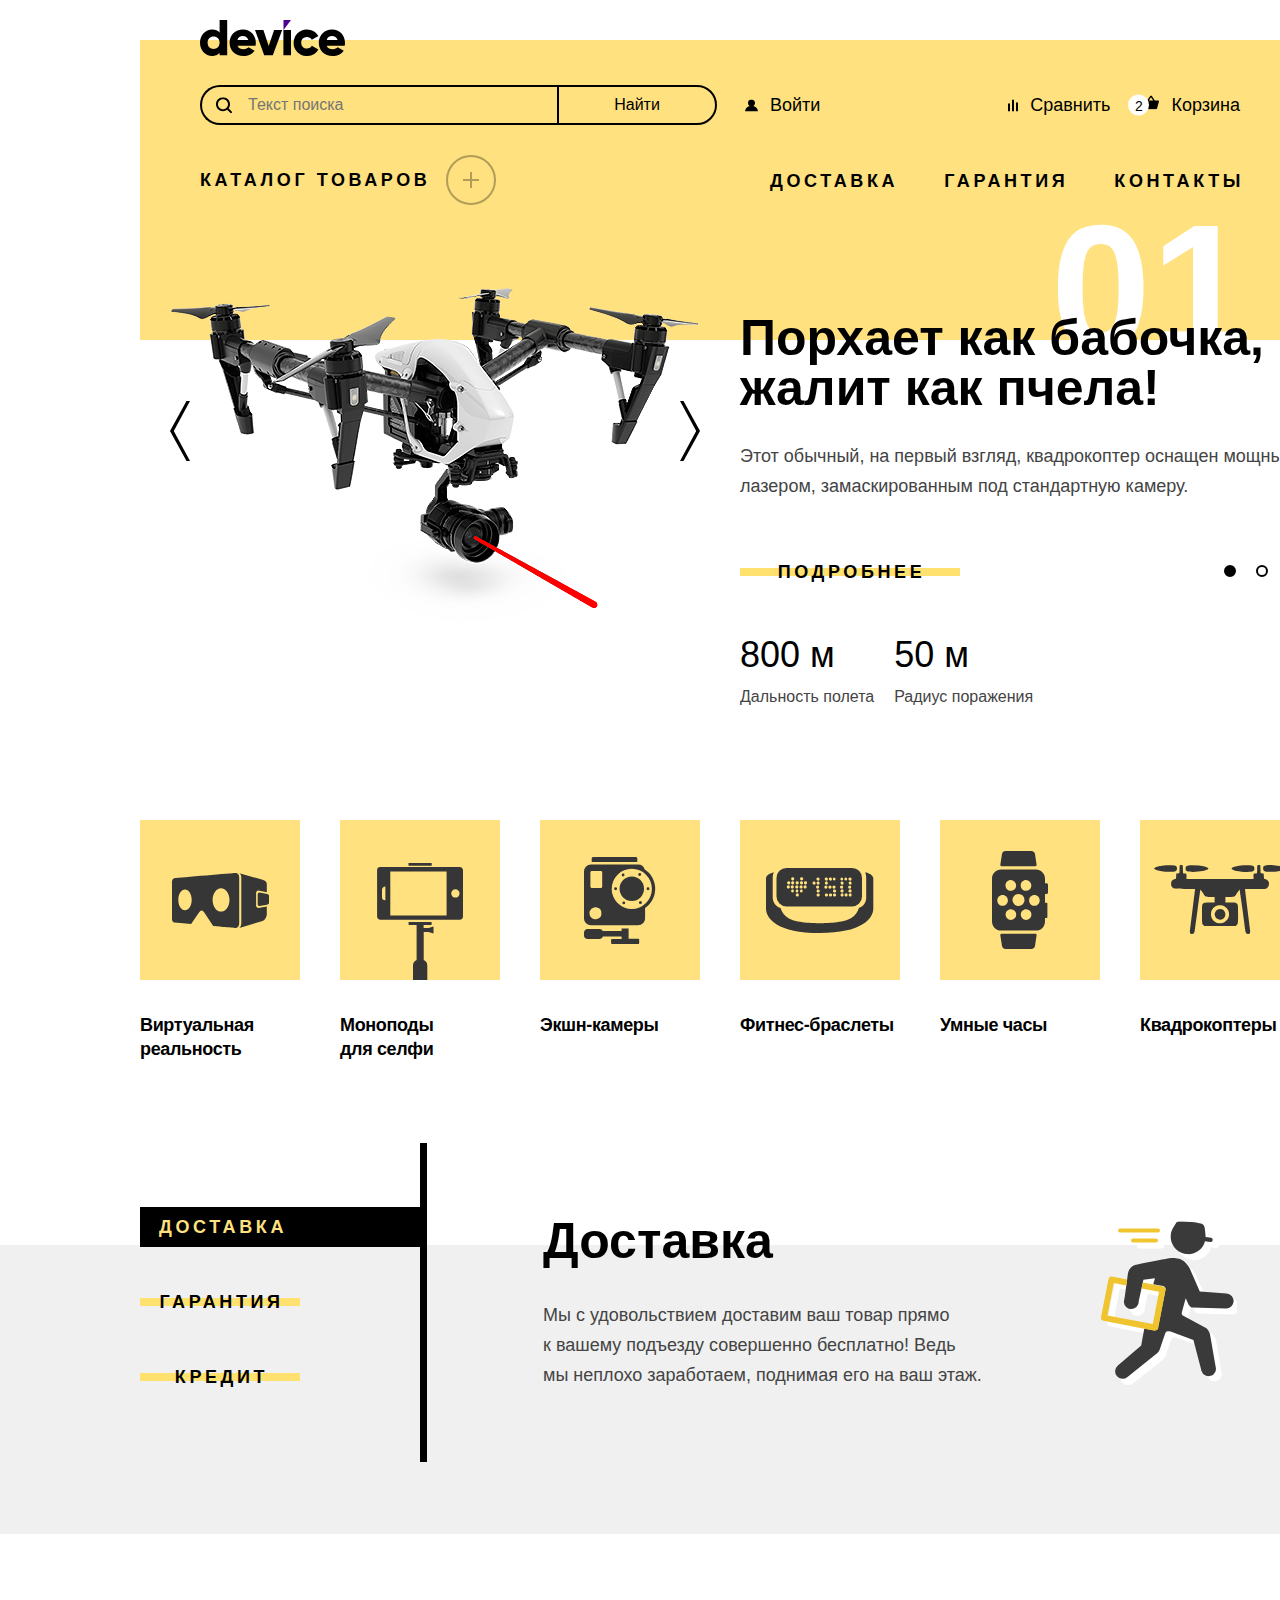
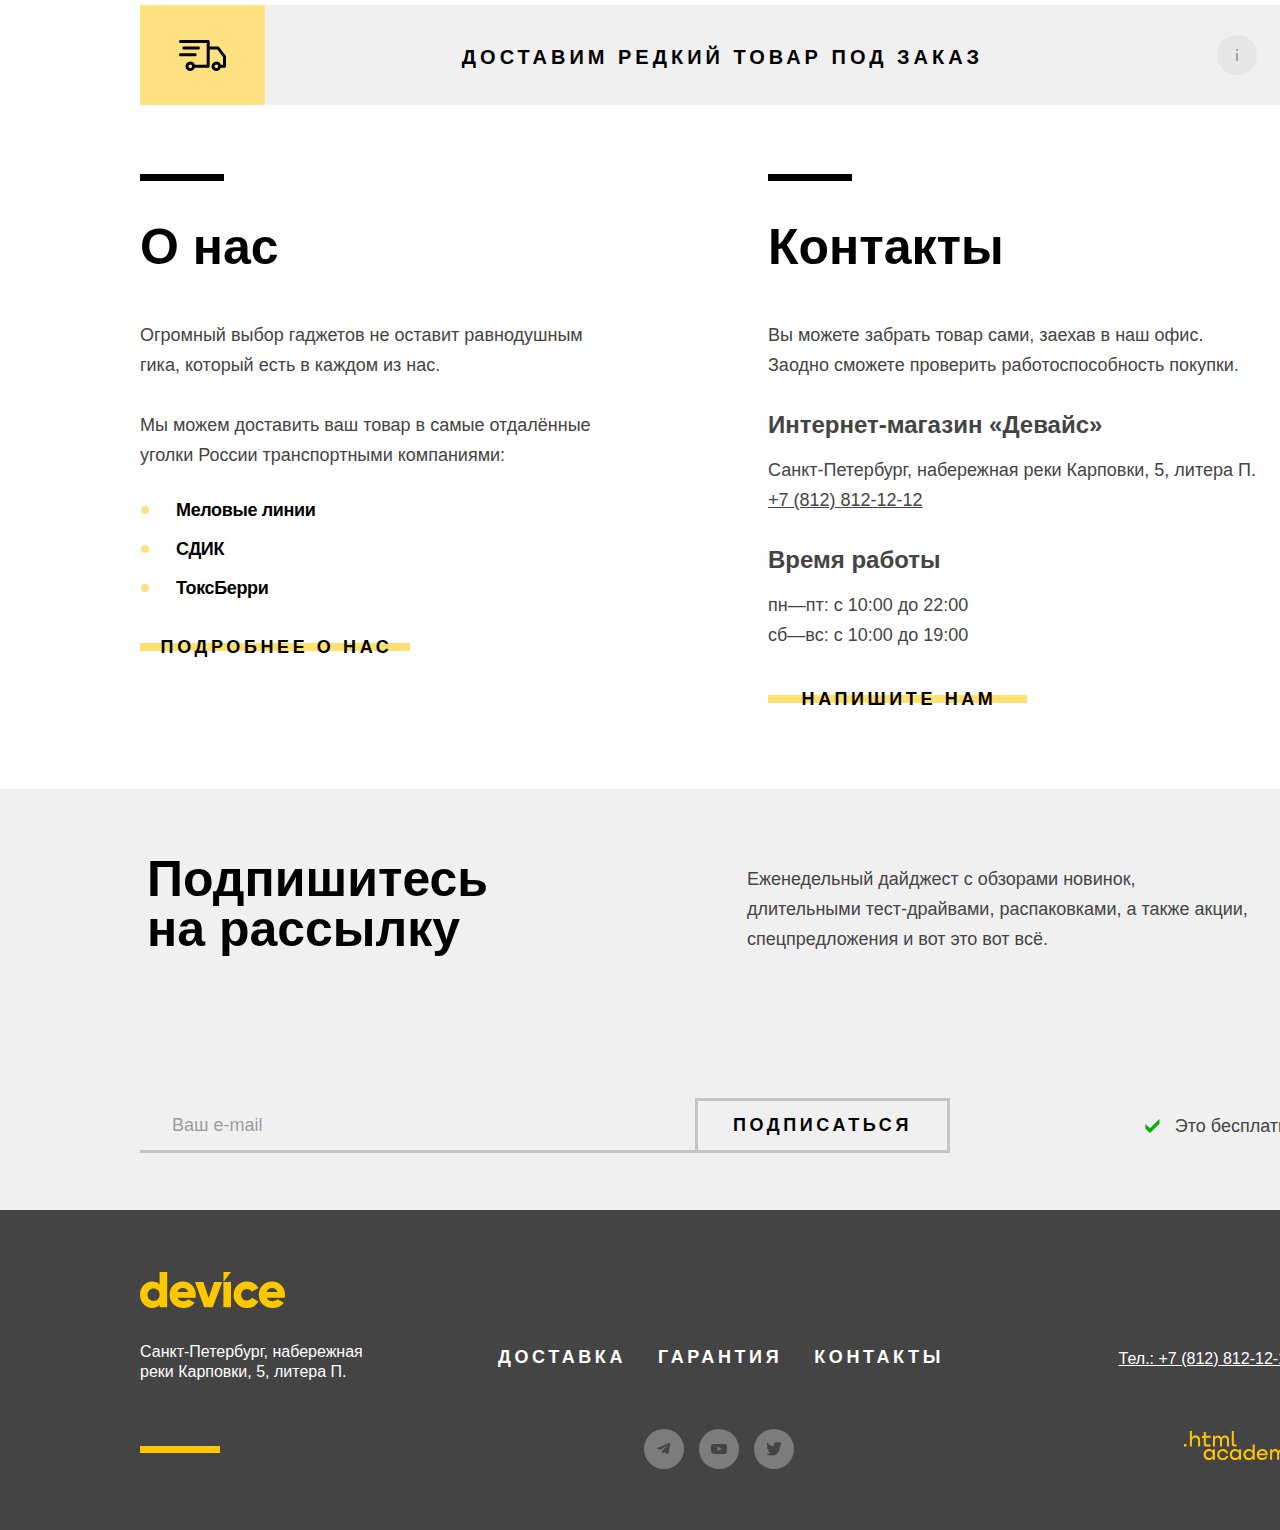
==== commit 0a6247c3: "Merge pull request #2 from IsaevaOlga/master" ====
--- a/index.html
+++ b/index.html
@@ -4,7 +4,7 @@
 <head>
   <meta charset="utf-8">
   <title>HTML Academy: Девайс</title>
-  <link rel="stylesheet" href="styles/styles.css">
+  <link rel="stylesheet" href="styles/styles.css" />
   <link rel="icon" type="image/x-icon" href="favicon.ico" />
   <link rel="icon" type="image/png" href="image/favicon.png" />
 </head>
@@ -14,7 +14,7 @@
   <div class="page_wrapper">
     <div class="container">
       <header class="page_header">
-        <a class="page_logo" href="#">
+        <a class="page_logo" href="index.html">
           <img alt="Логотип Девайс." src="image/logo_device.svg" width="145" height="36">
         </a>
         <div class="header_user_bar">
@@ -59,7 +59,7 @@
                         селфи-палка
                       </h3>
                     </a>
-                    <button class="basket_button_delete">
+                    <button class="basket_button_delete" type="button">
                       <span class="visually_hidden">
                         Удалить товар из корзины.
                       </span>
@@ -75,7 +75,7 @@
                         селфи-палка
                       </h3>
                     </a>
-                    <button class="basket_button_delete">
+                    <button class="basket_button_delete" type="button">
                       <span class="visually_hidden">
                         Удалить товар из корзины.
                       </span>
@@ -191,18 +191,18 @@
 
         <div class="slider_pagination">
           <button class="slides_radio is_active " type="button">
-            <span class="visually_hidden">1</span>
+            <span class="visually_hidden">1.</span>
           </button>
           <button class="slides_radio" type="button">
-            <span class="visually_hidden">2</span>
+            <span class="visually_hidden">2.</span>
           </button>
           <button class="slides_radio" type="button">
-            <span class="visually_hidden">3</span>
+            <span class="visually_hidden">3.</span>
           </button>
         </div>
 
         <div class="slider_item is_active">
-          <img class="slider_image" src="image/slider_1.png" alt="Фото квадрокоптера.">
+          <img class="slider_image" src="image/slider_1.png" alt="Фото квадрокоптера." width="560" height="560">
           <div class="slider_desc_wrapper">
             <span class="number_slide">
               01
@@ -241,7 +241,7 @@
         </div>
 
         <div class="slider_item">
-          <img class="slider_image" src="image/slider_2.png" alt="Фото квадрокоптера.">
+          <img class="slider_image" src="image/slider_2.png" alt="Фото квадрокоптера." width="560" height="560">
           <div class="slider_desc_wrapper">
             <span class="number_slide">
               02
@@ -271,7 +271,7 @@
         </div>
 
         <div class="slider_item">
-          <img class="slider_image" src="image/slider_3.png" alt="Фото квадрокоптера.">
+          <img class="slider_image" src="image/slider_3.png" alt="Фото квадрокоптера." width="560" height="560">
           <div class="slider_desc_wrapper">
             <span class="number_slide">
               03
@@ -629,6 +629,9 @@
   <div class="modal_container">
     <div class="modal_delivery_wrapper">
       <button class="modal_close_button focus_element" type="button">
+        <span class="visually_hidden">
+          Закрыть.
+        </span>
       </button>
       <h2 class="modal_title">
         Доставка под заказ
@@ -640,8 +643,8 @@
             <label class="modal_form_label" for="user_name">
               Ваше имя:
             </label>
-            <input class="modal_form_input user_name_input focus_element" type="text" name="user-name" required=""
-              value="" placeholder="Введите имя" id="user_name">
+            <input class="modal_form_input user_name_input focus_element" type="text" name="user-name" id="user_name"
+              placeholder="Введите имя" required="">
             <span class="info_text">
               Добавьте имя
             </span>
@@ -653,7 +656,7 @@
             </label>
             <!-- Если поле ввода e-mail заполнено неверно к <input> c классом email_input добавить класс is_invalid для показа сообщения -->
             <input class="modal_form_input email_input focus_element is_invalid" type="email" name="user-email"
-              required="" value="" placeholder="почта" id="user_email">
+              id="user_email" placeholder="почта" required="">
             <span class="error_text">
               Забавный у вас адрес
             </span>
@@ -665,8 +668,8 @@
             <label class="modal_form_label" for="product">
               Что нужно привезти:
             </label>
-            <input class="modal_form_input product_input focus_element" type="text" name="product" required="" value=""
-              placeholder="В свободной форме" id="product">
+            <input class="modal_form_input product_input focus_element" type="text" name="product" id="product"
+              placeholder="В свободной форме" required="">
           </div>
 
           <div class="input_wrapper input_wrapper_amount">
--- a/styles/styles.css
+++ b/styles/styles.css
@@ -82,7 +82,7 @@
 
 /* Заголовки */
 .title {
-  font-family: "Raleway", Arial, sans-serif;
+  font-family: "Raleway", "Arial", sans-serif;
   font-size: 50px;
   font-weight: 800;
   line-height: 50px;
@@ -99,7 +99,7 @@
   text-decoration: none;
   color: #000000;
   text-align: center;
-  font-family: "Raleway", Arial, sans-serif;
+  font-family: "Raleway", "Arial", sans-serif;
   font-size: 18px;
   font-weight: 800;
   line-height: 21px;
@@ -158,6 +158,7 @@
   color: #000000;
   background-color: transparent;
   border: 2px solid #000000;
+  border-right: none;
   border-radius: 50px 0 0 50px;
   background-image: url("../image/icons_search.svg");
   background-repeat: no-repeat;
@@ -166,7 +167,7 @@
 
 .button_search {
   min-width: 160px;
-  max-width: 250px;
+  max-width: 305px;
   padding: 8px;
   text-align: center;
   font: inherit;
@@ -177,7 +178,6 @@
   border: 2px solid #000000;
   border-radius: 0 50px 50px 0;
   cursor: pointer;
-  border-left: none;
   outline: none;
   position: relative;
 }
@@ -461,7 +461,7 @@
 .navigation_link {
   text-decoration: none;
   color: #000000;
-  font-family: "Raleway", Arial, sans-serif;
+  font-family: "Raleway", "Arial", sans-serif;
   font-size: 18px;
   font-weight: 800;
   line-height: 21px;
@@ -485,7 +485,7 @@
   z-index: 3;
   text-decoration: none;
   color: #000000;
-  font-family: "Raleway", Arial, sans-serif;
+  font-family: "Raleway", "Arial", sans-serif;
   font-size: 18px;
   font-weight: 800;
   line-height: 21px;
@@ -525,18 +525,6 @@
   transition: transform 0.2s ease-in;
 }
 
-.navigation {
-  display: grid;
-  padding: 0;
-  width: 100%;
-  grid-template-columns: 1fr 630px;
-  align-items: center;
-  gap: 26px;
-  justify-content: space-between;
-  position: relative;
-  z-index: 3;
-}
-
 .navigation_list_container {
   display: flex;
   flex-wrap: wrap;
@@ -568,9 +556,9 @@
   min-height: 161px;
 }
 
-.catalog_button:active~.submenu,
-.catalog_button:focus~.submenu,
-.catalog_sublist_container:focus-within>.submenu {
+.catalog_button:active ~ .submenu,
+.catalog_button:focus ~ .submenu,
+.catalog_sublist_container:focus-within > .submenu {
   display: flex;
 }
 
@@ -782,7 +770,7 @@
   background-color: transparent;
   text-decoration: none;
   color: #000000;
-  font-family: "Raleway", Arial, sans-serif;
+  font-family: "Raleway", "Arial", sans-serif;
   font-weight: 800;
   line-height: 24px;
   letter-spacing: -0.02em;
@@ -875,8 +863,8 @@
   display: flex;
   position: relative;
   justify-content: center;
-  min-width: 160px;
-  min-height: 40px;
+  width: 160px;
+  height: 40px;
   margin-bottom: 35px;
   z-index: 1;
 }
@@ -975,7 +963,7 @@
   padding: 41px 140px 36px 145px;
   text-decoration: none;
   color: #000000;
-  font-family: "Raleway", Arial, sans-serif;
+  font-family: "Raleway", "Arial", sans-serif;
   font-weight: 800;
   font-size: 20px;
   line-height: 23px;
@@ -1185,7 +1173,7 @@
 .button_subscribe {
   max-width: 330px;
   padding: 14px 35px;
-  font-family: "Raleway", Arial, sans-serif;
+  font-family: "Raleway", "Arial", sans-serif;
   font-weight: 800;
   font-size: 18px;
   line-height: 21px;
@@ -1262,7 +1250,7 @@
 .footer_navigation_link {
   text-decoration: none;
   color: #ffffff;
-  font-family: "Raleway", Arial, sans-serif;
+  font-family: "Raleway", "Arial", sans-serif;
   font-weight: 800;
   font-size: 18px;
   line-height: 21px;
@@ -1357,7 +1345,7 @@
   text-decoration: none;
   padding: 2px 3px 0 0;
   margin-left: auto;
-  fill: #FFC700;
+  fill: #ffc700;
 }
 
 /* Каталог */
@@ -1425,7 +1413,7 @@
 }
 
 .catalog_title {
-  font-family: "Raleway", Arial, sans-serif;
+  font-family: "Raleway", "Arial", sans-serif;
   font-weight: 800;
   line-height: 19px;
   font-size: 16px;
@@ -1533,7 +1521,7 @@
 }
 
 .range_input {
-  width: 60px;
+  width: 40px;
   padding: 0;
   margin-left: 5px;
   font: inherit;
@@ -1590,7 +1578,7 @@
   border-radius: 3px;
 }
 
-.control_input_checkbox:checked+.control_mark {
+.control_input_checkbox:checked + .control_mark {
   background-image: url("../image/tick.svg");
   background-position: 50% 50%;
   background-repeat: no-repeat;
@@ -1607,11 +1595,11 @@
   border-radius: 50%;
 }
 
-.control_input_radio:checked+.control_radio {
+.control_input_radio:checked + .control_radio {
   border-color: #000000;
 }
 
-.control_input_radio:checked+.control_radio::before {
+.control_input_radio:checked + .control_radio::before {
   position: absolute;
   width: 8px;
   height: 8px;
@@ -1654,9 +1642,9 @@
   padding-right: 32px;
   -webkit-appearance: none;
   appearance: none;
-  background-image: url("../images/svg/select-arrow.svg");
+  background-image: url("../image/arrow_list.svg");
   background-repeat: no-repeat;
-  background-position: right 12px top 50%;
+  background-position: right 2px top 50%;
   max-width: 400px;
 }
 
@@ -1780,7 +1768,7 @@
   right: 27px;
   border: 2px solid rgba(0, 0, 0, 0.6);
   border-radius: 50%;
-  font-family: "Raleway", Arial, sans-serif;
+  font-family: "Raleway", "Arial", sans-serif;
   font-weight: 800;
   font-size: 14px;
   line-height: 16px;
@@ -1795,7 +1783,7 @@
   width: 100%;
   text-decoration: none;
   text-align: center;
-  font-family: "Raleway", Arial, sans-serif;
+  font-family: "Raleway", "Arial", sans-serif;
   font-weight: 800;
   font-size: 16px;
   line-height: 19px;
@@ -1819,7 +1807,7 @@
 
 .pagination_button {
   padding: 25px;
-  font-family: "Raleway", Arial, sans-serif;
+  font-family: "Raleway", "Arial", sans-serif;
   font-weight: 800;
   font-size: 18px;
   line-height: 21px;
@@ -1842,6 +1830,7 @@
 }
 
 .pagination_link {
+  margin-right: 2px;
   min-width: 40px;
   height: 40px;
   text-align: center;
@@ -1938,18 +1927,16 @@
   outline-offset: 2px;
 }
 
-.control:hover,
 .control:hover {
   opacity: 0.6;
 }
 
-.control:active,
 .control:active {
   opacity: 0.3;
 }
 
-.control_input_radio:focus+.control_radio::after,
-.control_input_checkbox:focus+.control_mark::after {
+.control_input_radio:focus + .control_radio::after,
+.control_input_checkbox:focus + .control_mark::after {
   content: "";
   width: 20px;
   height: 20px;
@@ -1960,8 +1947,6 @@
   outline-offset: 2px;
 }
 
-.control_input_radio:disabled,
-.control_input_checkbox:disabled,
 .control_input_radio:disabled,
 .control_input_checkbox:disabled {
   opacity: 0.1;
@@ -2382,7 +2367,7 @@
   display: grid;
   grid-template-columns: 1fr 1fr;
   gap: 40px;
-  margin-bottom: 62px;
+  margin-bottom: 42px;
 }
 
 .inputs_wrapper:last-of-type {
@@ -2445,23 +2430,19 @@
 }
 
 .error_text {
-  position: absolute;
-  left: 0;
-  bottom: -21px;
+  margin-top: 4px;
   color: #ff3d3d;
   font-size: 14px;
   line-height: 20px;
   display: none;
 }
 
-.email_input.is_invalid+.error_text {
+.email_input.is_invalid + .error_text {
   display: block;
 }
 
 .info_text {
-  position: absolute;
-  left: 0;
-  bottom: -21px;
+  margin-top: 4px;
   color: #000000;
   font-size: 14px;
   line-height: 20px;
@@ -2474,7 +2455,7 @@
   background-position: right 24px center;
 }
 
-.user_name_input:placeholder-shown+.info_text {
+.user_name_input:placeholder-shown + .info_text {
   display: block;
 }
 
@@ -2541,8 +2522,8 @@
   outline: none;
 }
 
-.tooltip_button:hover+.tooltip_text,
-.tooltip_button:focus+.tooltip_text {
+.tooltip_button:hover + .tooltip_text,
+.tooltip_button:focus + .tooltip_text {
   opacity: 1;
   visibility: visible;
   transition-delay: 0s;
@@ -2615,3 +2596,8 @@
 .order_form_submit {
   width: 200px;
 }
+
+.focus_element:focus{
+  outline: #af4fff 2px solid;
+  outline-offset: 2px;
+}
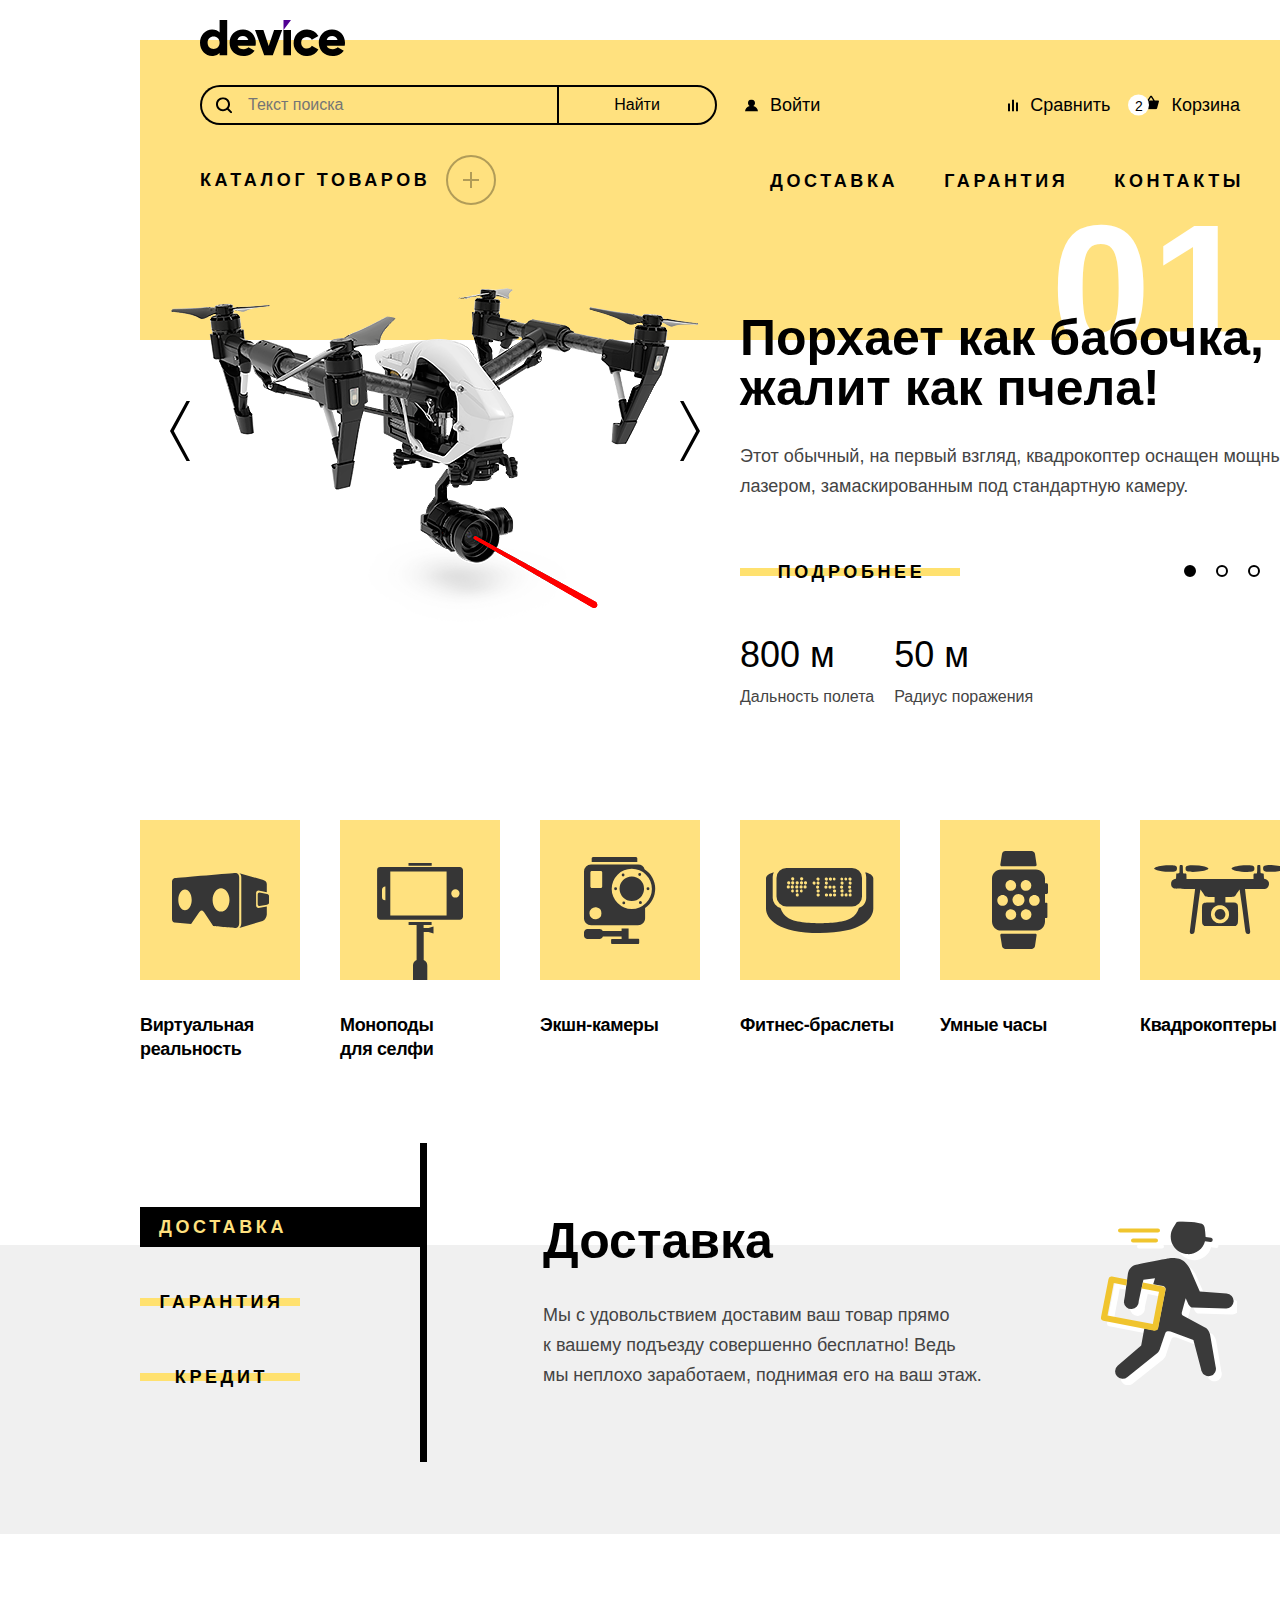
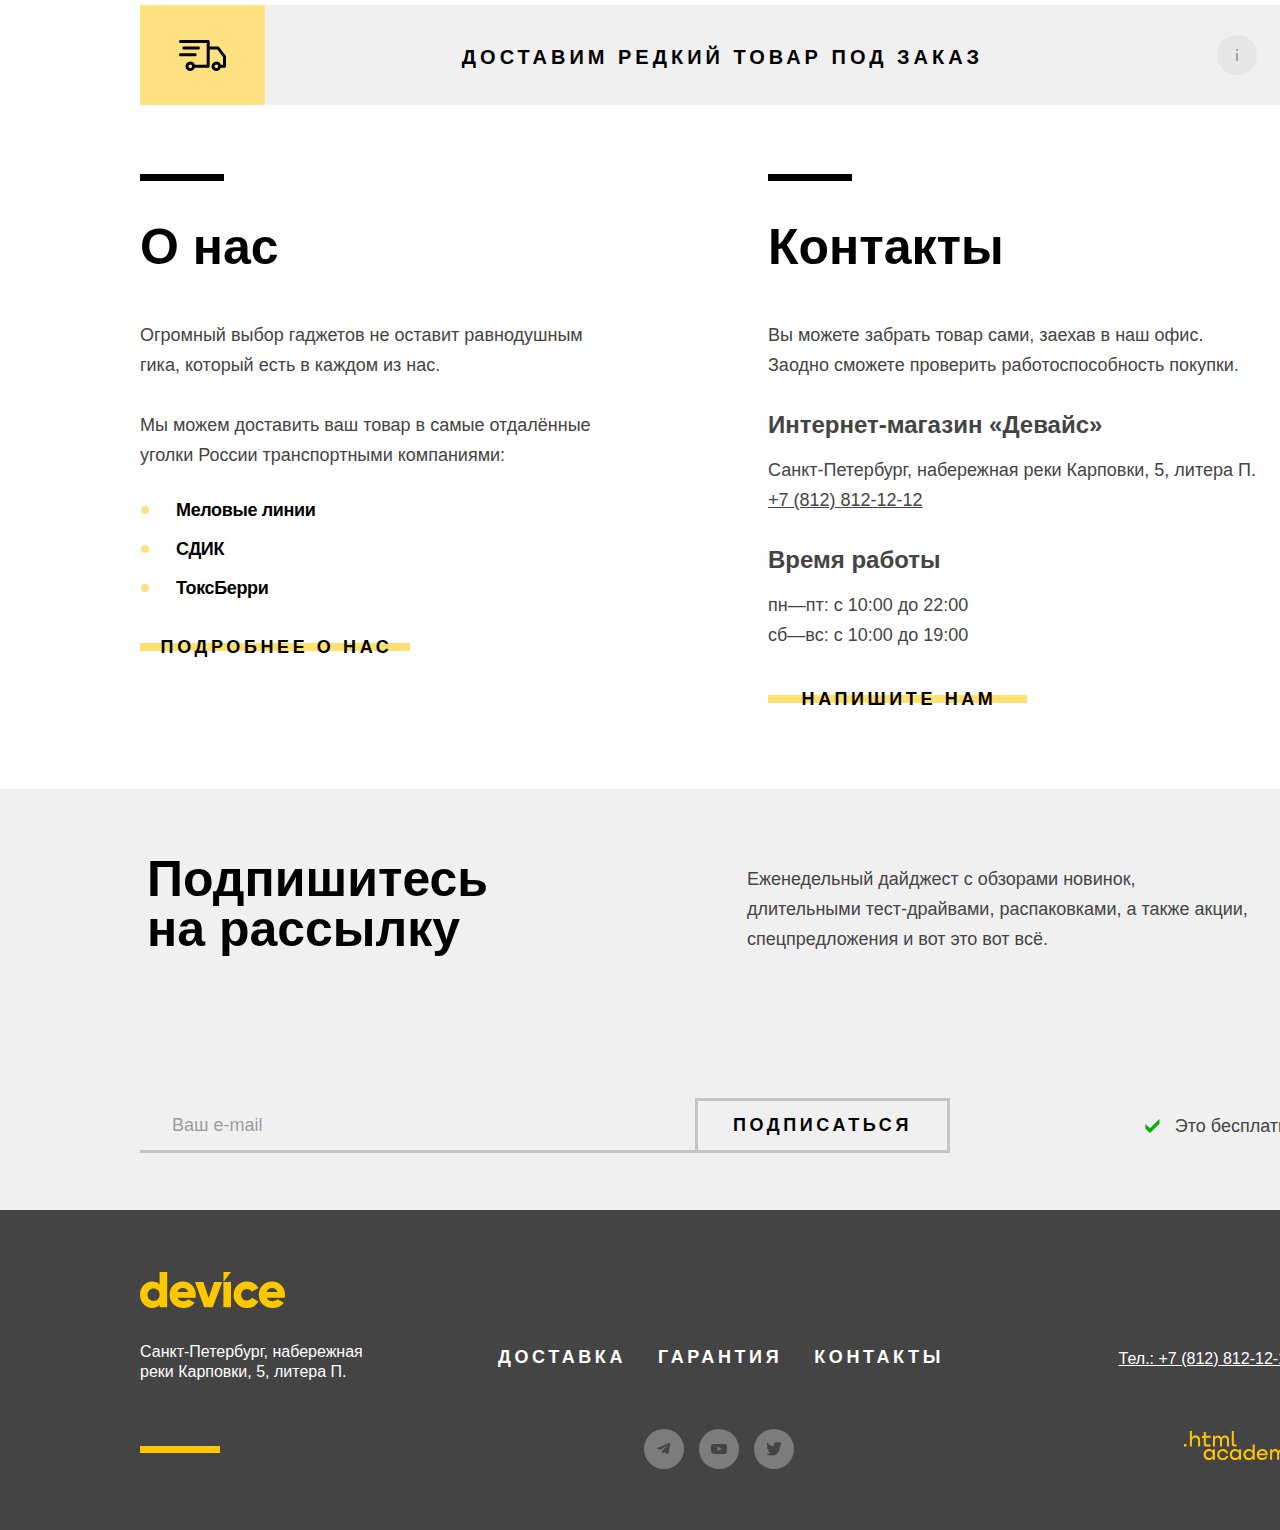
==== commit 003fbc40: "Merge pull request #3 from IsaevaOlga/master" ====
--- a/index.html
+++ b/index.html
@@ -4,9 +4,9 @@
 <head>
   <meta charset="utf-8">
   <title>HTML Academy: Девайс</title>
-  <link rel="stylesheet" href="styles/styles.css" />
-  <link rel="icon" type="image/x-icon" href="favicon.ico" />
-  <link rel="icon" type="image/png" href="image/favicon.png" />
+  <link rel="stylesheet" href="styles/styles.css">
+  <link rel="icon" type="image/x-icon" href="favicon.ico">
+  <link rel="icon" type="image/png" href="image/favicon.png">
 </head>
 
 <body>
@@ -534,8 +534,10 @@
 
           <div class="subscribe_form">
             <form class="form_email" action="https://echo.htmlacademy.ru/" method="post">
-              <input class="input_email" type="email" name="email" placeholder="Ваш e-mail" required=""
-                aria-label="Ваш e-mail">
+              <label class="visually_hidden" for="email">
+                E-mail
+              </label>
+              <input class="input_email" type="email" name="email" id="email" placeholder="Ваш e-mail" aria-label="Ваш e-mail"  required>
               <button class="button_subscribe" type="submit">
                 Подписаться
               </button>
@@ -644,7 +646,7 @@
               Ваше имя:
             </label>
             <input class="modal_form_input user_name_input focus_element" type="text" name="user-name" id="user_name"
-              placeholder="Введите имя" required="">
+              placeholder="Введите имя" required>
             <span class="info_text">
               Добавьте имя
             </span>
@@ -656,7 +658,7 @@
             </label>
             <!-- Если поле ввода e-mail заполнено неверно к <input> c классом email_input добавить класс is_invalid для показа сообщения -->
             <input class="modal_form_input email_input focus_element is_invalid" type="email" name="user-email"
-              id="user_email" placeholder="почта" required="">
+              id="user_email" placeholder="почта" required>
             <span class="error_text">
               Забавный у вас адрес
             </span>
@@ -669,7 +671,7 @@
               Что нужно привезти:
             </label>
             <input class="modal_form_input product_input focus_element" type="text" name="product" id="product"
-              placeholder="В свободной форме" required="">
+              placeholder="В свободной форме" required>
           </div>
 
           <div class="input_wrapper input_wrapper_amount">
--- a/styles/styles.css
+++ b/styles/styles.css
@@ -67,9 +67,9 @@
 }
 
 .container {
-  width: 1240px;
+  width: 1160px;
   margin: 0 auto;
-  padding: 0 40px;
+  padding: 0;
 }
 
 .page_wrapper {
@@ -603,7 +603,7 @@
   justify-content: space-between;
   position: absolute;
   top: 173px;
-  left: 70px;
+  left: 30px;
   z-index: 3;
 }
 
@@ -671,7 +671,7 @@
 .slider_image {
   position: absolute;
   top: 0;
-  left: 40px;
+  left: 0;
   width: 560px;
   margin-right: 40px;
   transform: translateY(-38px);
@@ -861,10 +861,11 @@
 
 .tabs_caption {
   display: flex;
+  flex-wrap: wrap;
   position: relative;
   justify-content: center;
-  width: 160px;
-  height: 40px;
+  max-width: 160px;
+  min-height: 40px;
   margin-bottom: 35px;
   z-index: 1;
 }
@@ -1352,7 +1353,7 @@
 /* Хлебные крошки */
 
 .breadcrumbs {
-  padding: 34px 100px 34px 100px;
+  padding: 34px 100px 34px 60px;
 }
 
 .breadcrumbs_title {
@@ -1830,7 +1831,6 @@
 }
 
 .pagination_link {
-  margin-right: 2px;
   min-width: 40px;
   height: 40px;
   text-align: center;
@@ -2180,7 +2180,7 @@
   background-color: #000000;
 }
 
-.range_toggle:focus:after {
+.range_toggle:focus::after {
   content: "";
   position: absolute;
   top: 0;
@@ -2191,11 +2191,11 @@
   outline-offset: 4px;
 }
 
-.card_toggle_sorting:hover:after {
+.card_toggle_sorting:hover::after {
   background-color: rgba(0, 0, 0, 0.5);
 }
 
-.card_toggle_sorting:active:after {
+.card_toggle_sorting:active::after {
   background-color: #000000;
 }
 
@@ -2257,7 +2257,6 @@
 
 .pagination_item:focus-within {
   outline: #af4fff 2px solid;
-  outline-offset: 2px;
 }
 
 .pagination_link.is_active:hover {
@@ -2414,17 +2413,19 @@
   background-color: #dcdcdc;
 }
 
-.email_input {
-  background-image: url("../image/modal_email_icons.svg");
-  background-repeat: no-repeat;
-  background-position: right 24px center;
-}
-
-.email_input.is_invalid {
+.input_email:active {
+  color: #444444;
+}
+
+.input_email:focus {
+  background-color: #dcdcdc;
+}
+
+.input_email.is_invalid {
   outline: 2px solid #ff3d3d;
 }
 
-.email_input:disabled {
+.input_email:disabled {
   opacity: 0.3;
   pointer-events: none;
 }
